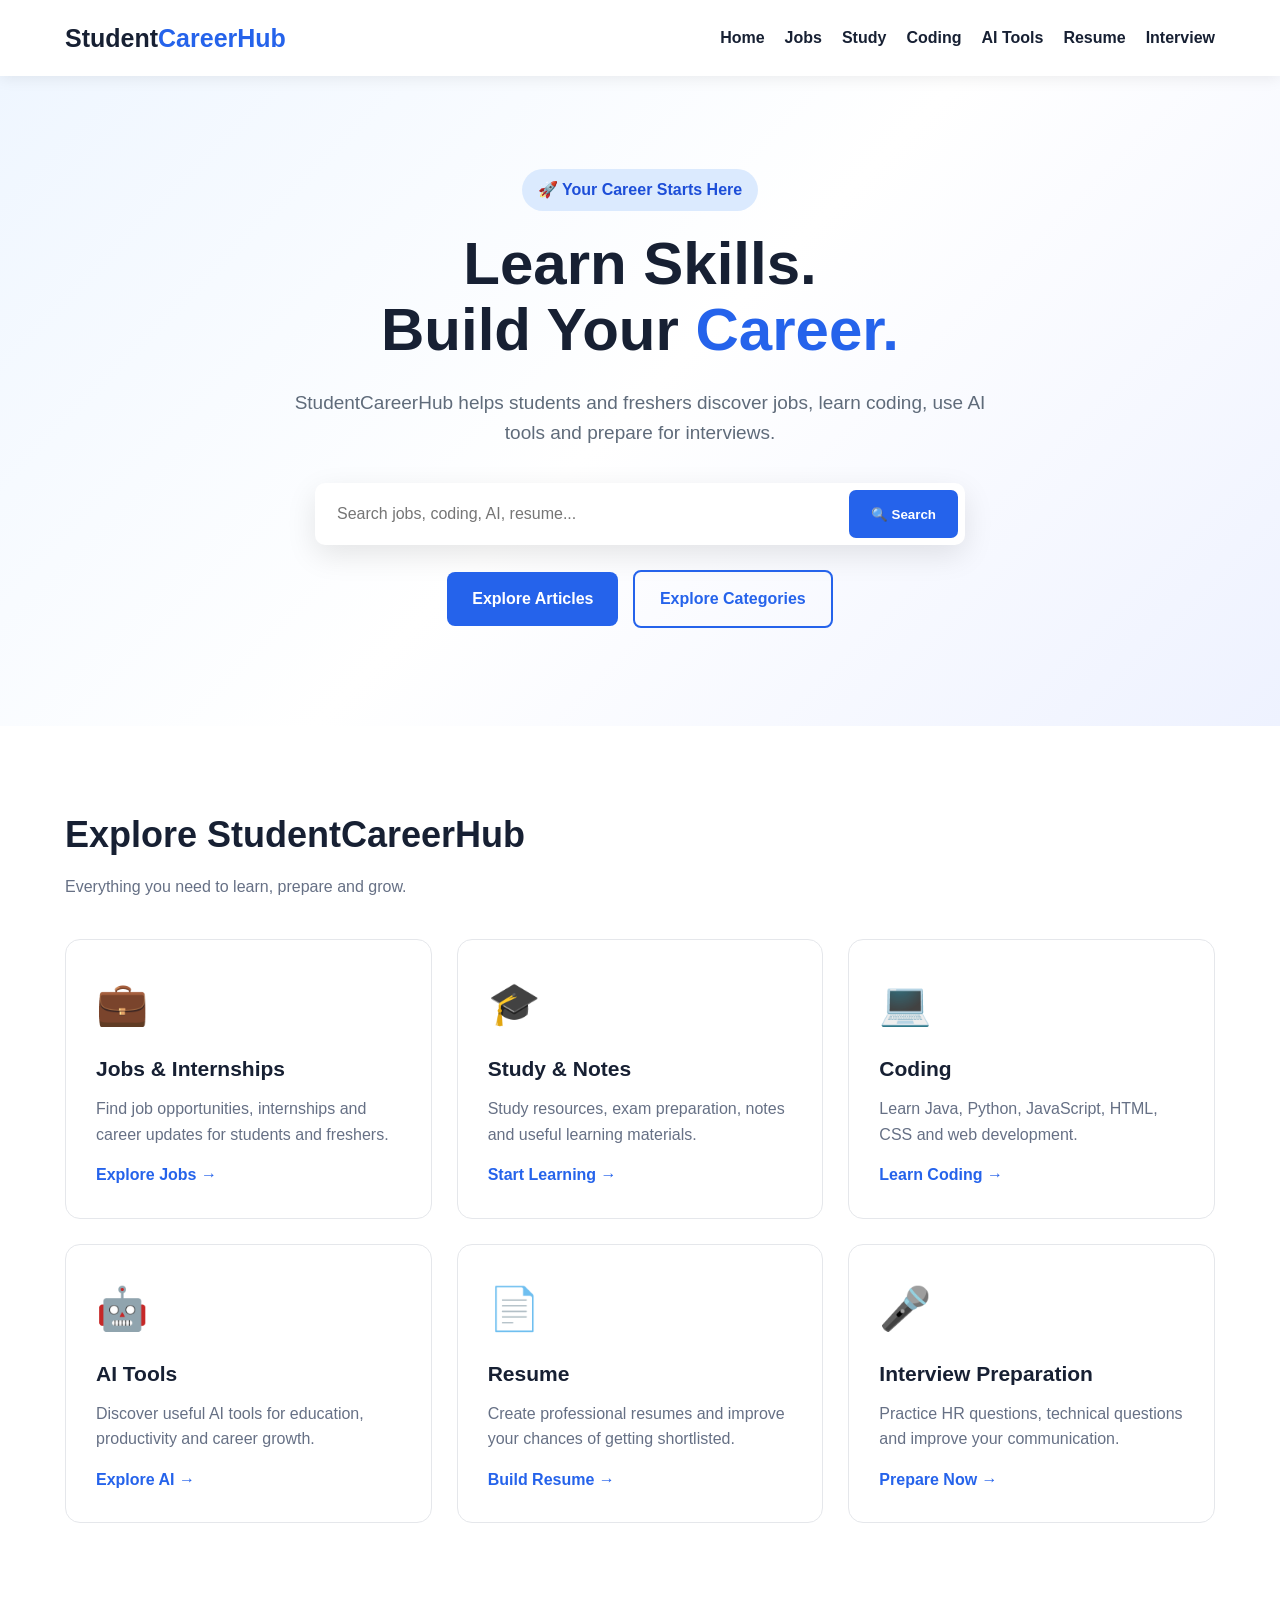
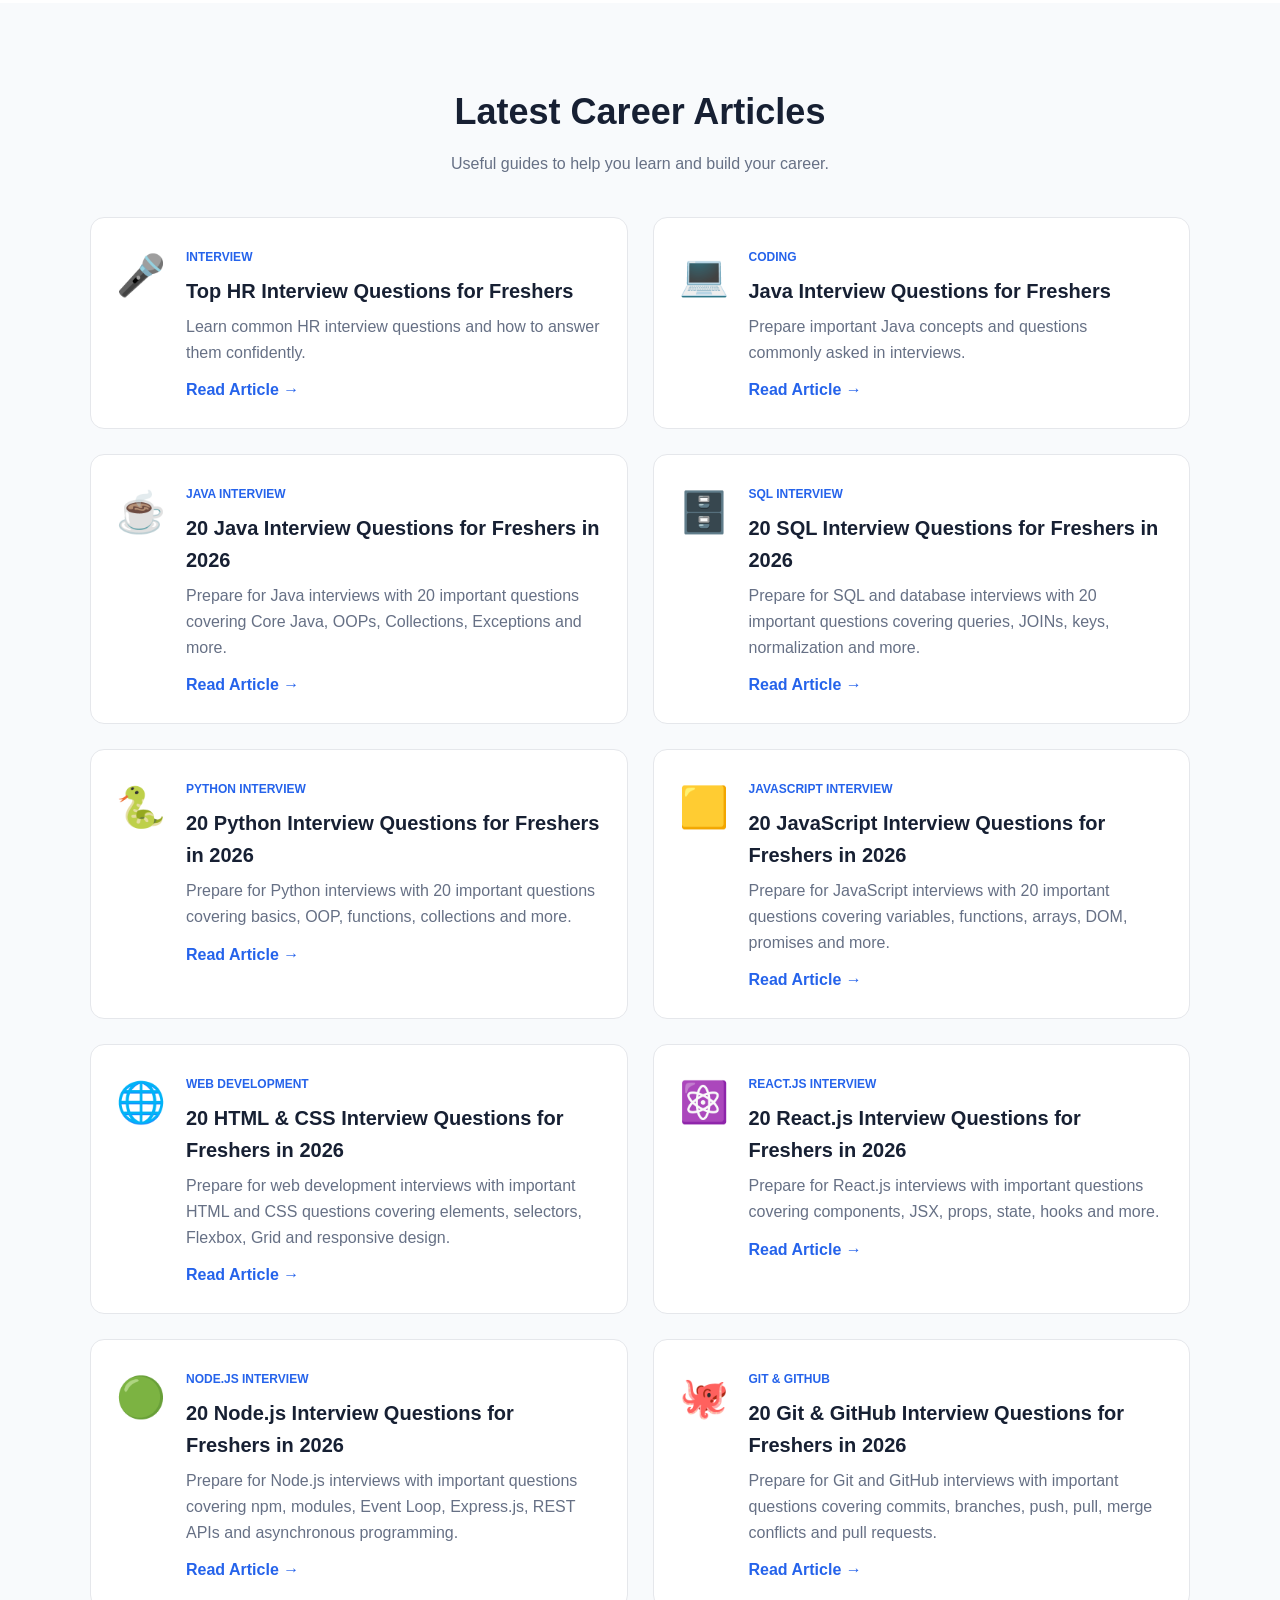
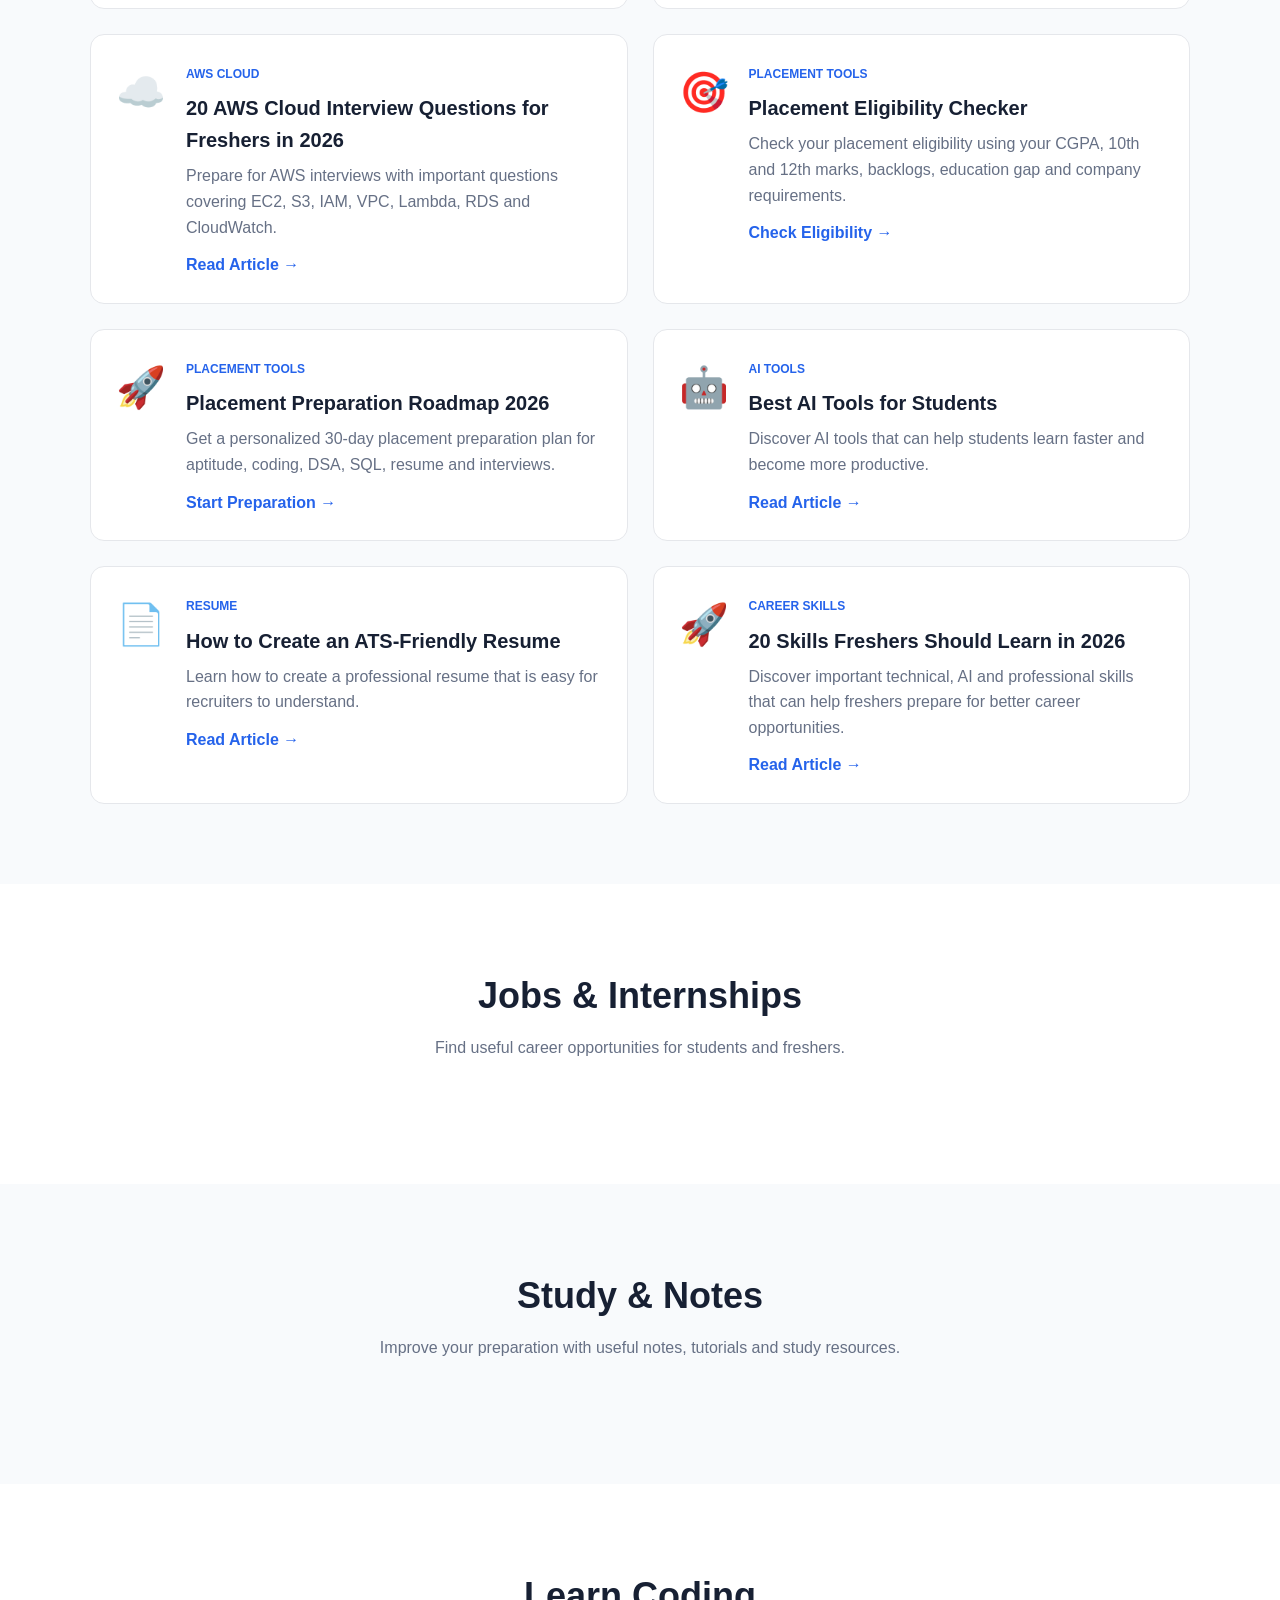
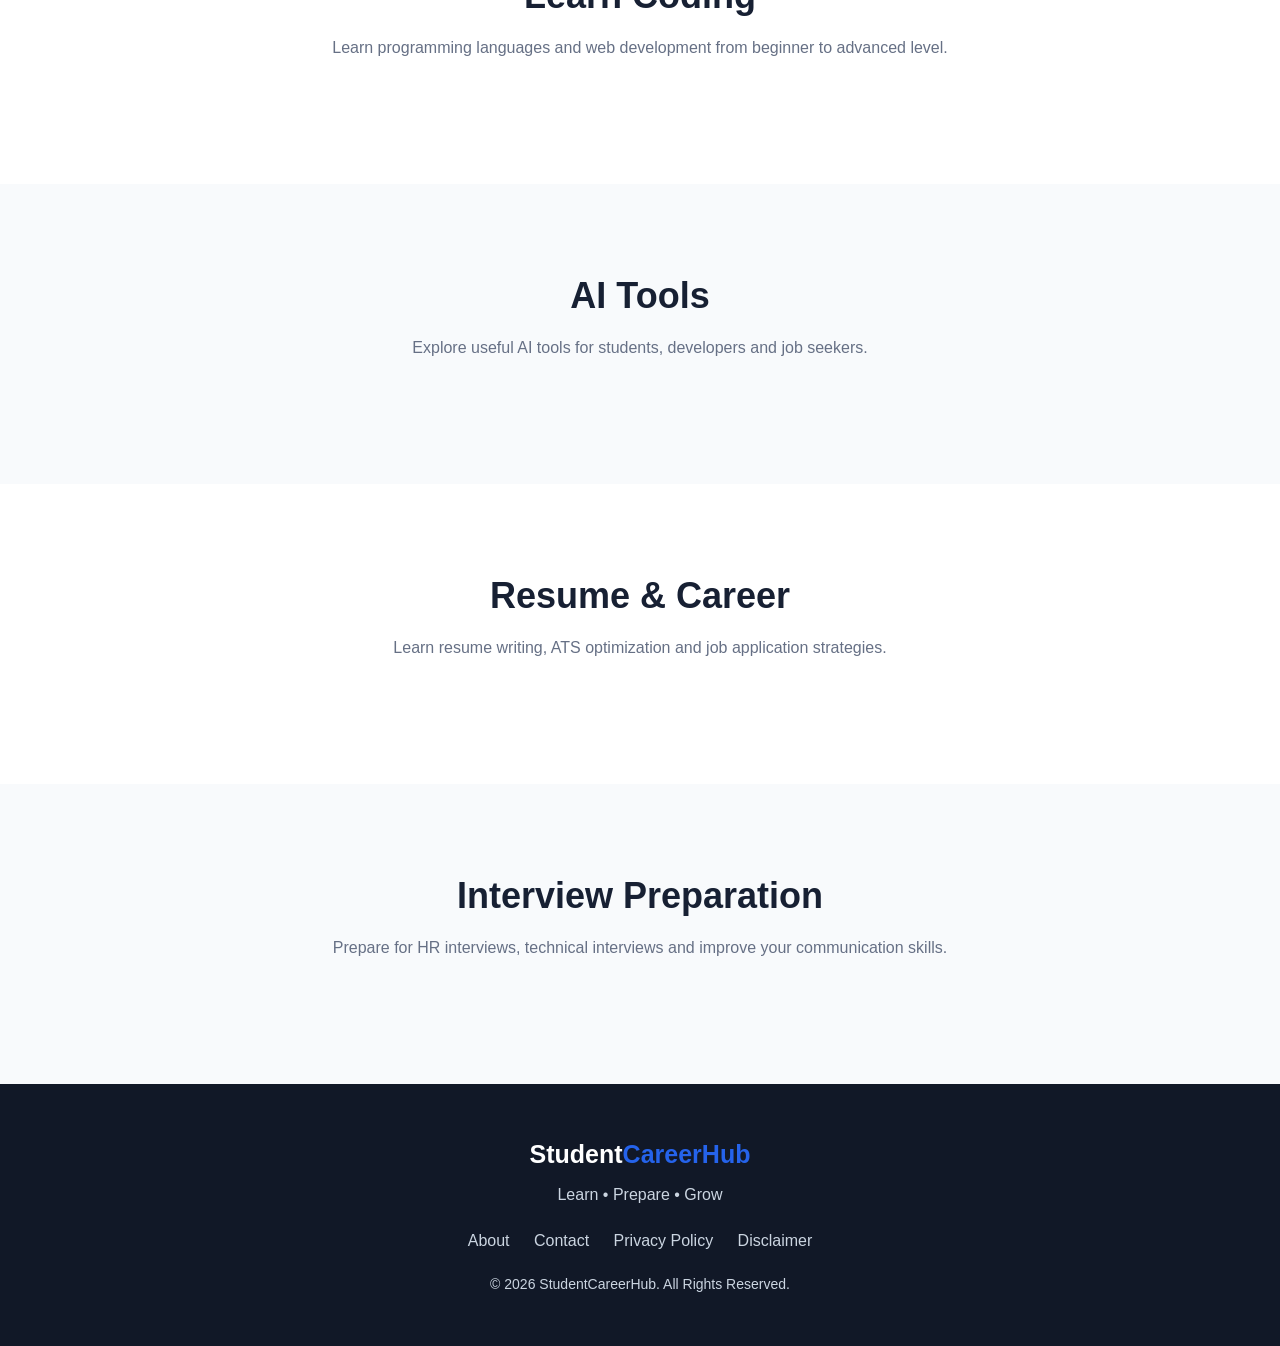
==== index.html @ 3f51d906 "Update index.html" ====
<!DOCTYPE html>
<html lang="en">
<head>

    <meta charset="UTF-8">
    <meta name="viewport" content="width=device-width, initial-scale=1.0">

    <meta name="google-site-verification"
        content="4oYXq6Z_dn-Oo9JOSTXt0IVfnlADn9JGjfWMFpP42fE" />

    <title>StudentCareerHub - Jobs, Coding, AI & Career Guidance</title>

    <meta name="description"
        content="StudentCareerHub provides students with career guidance, jobs, coding tutorials, AI tools, resume tips and interview preparation.">

    <link rel="stylesheet" href="style.css">

</head>

<body>


<!-- ================= NAVBAR ================= -->

<header>

    <nav class="navbar">

        <div class="logo">
            Student<span>CareerHub</span>
        </div>

        <ul class="nav-links">

            <li>
                <a href="#home">Home</a>
            </li>

            <li>
                <a href="#jobs">Jobs</a>
            </li>

            <li>
                <a href="#study">Study</a>
            </li>

            <li>
                <a href="#coding">Coding</a>
            </li>

            <li>
                <a href="#ai">AI Tools</a>
            </li>

            <li>
                <a href="#resume">Resume</a>
            </li>

            <li>
                <a href="#interview">Interview</a>
            </li>

        </ul>

    </nav>

</header>


<!-- ================= HERO ================= -->

<section id="home" class="hero">

    <div class="hero-content">

        <div class="badge">
            🚀 Your Career Starts Here
        </div>

        <h1>
            Learn Skills.<br>
            Build Your <span>Career.</span>
        </h1>

        <p>
            StudentCareerHub helps students and freshers discover
            jobs, learn coding, use AI tools and prepare for interviews.
        </p>


        <!-- SEARCH -->

        <div class="search-box">

            <input
                type="text"
                id="searchInput"
                placeholder="Search jobs, coding, AI, resume..."
            >

            <button onclick="searchContent()">
                🔍 Search
            </button>

        </div>


        <div class="hero-buttons">

            <a href="#latest" class="btn primary">
                Explore Articles
            </a>

            <a href="#categories" class="btn secondary">
                Explore Categories
            </a>

        </div>

    </div>

</section>


<!-- ================= CATEGORIES ================= -->

<section id="categories" class="categories">

    <h2>Explore StudentCareerHub</h2>

    <p class="section-description">
        Everything you need to learn, prepare and grow.
    </p>


    <div class="category-grid">


        <div class="category-card">

            <div class="icon">
                💼
            </div>

            <h3>
                Jobs & Internships
            </h3>

            <p>
                Find job opportunities, internships and
                career updates for students and freshers.
            </p>

            <a href="#jobs">
                Explore Jobs →
            </a>

        </div>



        <div class="category-card">

            <div class="icon">
                🎓
            </div>

            <h3>
                Study & Notes
            </h3>

            <p>
                Study resources, exam preparation,
                notes and useful learning materials.
            </p>

            <a href="#study">
                Start Learning →
            </a>

        </div>



        <div class="category-card">

            <div class="icon">
                💻
            </div>

            <h3>
                Coding
            </h3>

            <p>
                Learn Java, Python, JavaScript,
                HTML, CSS and web development.
            </p>

            <a href="#coding">
                Learn Coding →
            </a>

        </div>



        <div class="category-card">

            <div class="icon">
                🤖
            </div>

            <h3>
                AI Tools
            </h3>

            <p>
                Discover useful AI tools for education,
                productivity and career growth.
            </p>

            <a href="#ai">
                Explore AI →
            </a>

        </div>



        <div class="category-card">

            <div class="icon">
                📄
            </div>

            <h3>
                Resume
            </h3>

            <p>
                Create professional resumes and
                improve your chances of getting shortlisted.
            </p>

            <a href="#resume">
                Build Resume →
            </a>

        </div>



        <div class="category-card">

            <div class="icon">
                🎤
            </div>

            <h3>
                Interview Preparation
            </h3>

            <p>
                Practice HR questions, technical questions
                and improve your communication.
            </p>

            <a href="#interview">
                Prepare Now →
            </a>

        </div>


    </div>

</section>


<!-- ================= LATEST ARTICLES ================= -->

<section id="latest" class="latest">

    <div class="section-heading">

        <h2>
            Latest Career Articles
        </h2>

        <p>
            Useful guides to help you learn and build your career.
        </p>

    </div>


    <div class="article-grid">


        <!-- HR INTERVIEW -->

        <article class="article-card">

            <div class="article-icon">
                🎤
            </div>

            <div class="article-content">

                <span>
                    INTERVIEW
                </span>

                <h3>
                    Top HR Interview Questions for Freshers
                </h3>

                <p>
                    Learn common HR interview questions
                    and how to answer them confidently.
                </p>

                <a href="hr-interview-questions.html">
                    Read Article →
                </a>

            </div>

        </article>


        <!-- JAVA -->

        <article class="article-card">

            <div class="article-icon">
                💻
            </div>

            <div class="article-content">

                <span>
                    CODING
                </span>

                <h3>
                    Java Interview Questions for Freshers
                </h3>

                <p>
                    Prepare important Java concepts and
                    questions commonly asked in interviews.
                </p>

                <a href="java-interview-questions.html">
                    Read Article →
                </a>

            </div>

        </article>


        <!-- JAVA 2026 -->

        <article class="article-card">

            <div class="article-icon">
                ☕
            </div>

            <div class="article-content">

                <span>
                    JAVA INTERVIEW
                </span>

                <h3>
                    20 Java Interview Questions for Freshers in 2026
                </h3>

                <p>
                    Prepare for Java interviews with 20 important
                    questions covering Core Java, OOPs, Collections,
                    Exceptions and more.
                </p>

                <a href="java-interview-questions-2026.html">
                    Read Article →
                </a>

            </div>

        </article>


        <!-- SQL -->

        <article class="article-card">

            <div class="article-icon">
                🗄️
            </div>

            <div class="article-content">

                <span>
                    SQL INTERVIEW
                </span>

                <h3>
                    20 SQL Interview Questions for Freshers in 2026
                </h3>

                <p>
                    Prepare for SQL and database interviews with 20
                    important questions covering queries, JOINs,
                    keys, normalization and more.
                </p>

                <a href="sql-interview-questions-2026.html">
                    Read Article →
                </a>

            </div>

        </article>


        <!-- PYTHON -->

        <article class="article-card">

            <div class="article-icon">
                🐍
            </div>

            <div class="article-content">

                <span>
                    PYTHON INTERVIEW
                </span>

                <h3>
                    20 Python Interview Questions for Freshers in 2026
                </h3>

                <p>
                    Prepare for Python interviews with 20 important
                    questions covering basics, OOP, functions,
                    collections and more.
                </p>

                <a href="python-interview-questions-2026.html">
                    Read Article →
                </a>

            </div>

        </article>


        <!-- JAVASCRIPT -->

        <article class="article-card">

            <div class="article-icon">
                🟨
            </div>

            <div class="article-content">

                <span>
                    JAVASCRIPT INTERVIEW
                </span>

                <h3>
                    20 JavaScript Interview Questions for Freshers in 2026
                </h3>

                <p>
                    Prepare for JavaScript interviews with 20 important
                    questions covering variables, functions, arrays,
                    DOM, promises and more.
                </p>

                <a href="javascript-interview-questions-2026.html">
                    Read Article →
                </a>

            </div>

        </article>


        <!-- HTML CSS -->

        <article class="article-card">

            <div class="article-icon">
                🌐
            </div>

            <div class="article-content">

                <span>
                    WEB DEVELOPMENT
                </span>

                <h3>
                    20 HTML & CSS Interview Questions for Freshers in 2026
                </h3>

                <p>
                    Prepare for web development interviews with important
                    HTML and CSS questions covering elements, selectors,
                    Flexbox, Grid and responsive design.
                </p>

                <a href="html-css-interview-questions-2026.html">
                    Read Article →
                </a>

            </div>

        </article>


        <!-- REACT -->

        <article class="article-card">

            <div class="article-icon">
                ⚛️
            </div>

            <div class="article-content">

                <span>
                    REACT.JS INTERVIEW
                </span>

                <h3>
                    20 React.js Interview Questions for Freshers in 2026
                </h3>

                <p>
                    Prepare for React.js interviews with important questions
                    covering components, JSX, props, state, hooks and more.
                </p>

                <a href="reactjs-interview-questions-2026.html">
                    Read Article →
                </a>

            </div>

        </article>


        <!-- NODE JS -->

        <article class="article-card">

            <div class="article-icon">
                🟢
            </div>

            <div class="article-content">

                <span>
                    NODE.JS INTERVIEW
                </span>

                <h3>
                    20 Node.js Interview Questions for Freshers in 2026
                </h3>

                <p>
                    Prepare for Node.js interviews with important questions
                    covering npm, modules, Event Loop, Express.js, REST APIs
                    and asynchronous programming.
                </p>

                <a href="nodejs-interview-questions-2026.html">
                    Read Article →
                </a>

            </div>

        </article>


        <!-- GIT & GITHUB -->

        <article class="article-card">

            <div class="article-icon">
                🐙
            </div>

            <div class="article-content">

                <span>
                    GIT & GITHUB
                </span>

                <h3>
                    20 Git & GitHub Interview Questions for Freshers in 2026
                </h3>

                <p>
                    Prepare for Git and GitHub interviews with important
                    questions covering commits, branches, push, pull,
                    merge conflicts and pull requests.
                </p>

                <a href="git-github-interview-questions-2026.html">
                    Read Article →
                </a>

            </div>

        </article>


        <!-- AWS -->

        <article class="article-card">

            <div class="article-icon">
                ☁️
            </div>

            <div class="article-content">

                <span>
                    AWS CLOUD
                </span>

                <h3>
                    20 AWS Cloud Interview Questions for Freshers in 2026
                </h3>

                <p>
                    Prepare for AWS interviews with important questions
                    covering EC2, S3, IAM, VPC, Lambda, RDS and CloudWatch.
                </p>

                <a href="aws-cloud-interview-questions-2026.html">
                    Read Article →
                </a>

            </div>

        </article>


        <!-- ================= NEW PLACEMENT ELIGIBILITY CHECKER ================= -->

        <article class="article-card">

            <div class="article-icon">
                🎯
            </div>

            <div class="article-content">

                <span>
                    PLACEMENT TOOLS
                </span>

                <h3>
                    Placement Eligibility Checker
                </h3>

                <p>
                    Check your placement eligibility using your CGPA,
                    10th and 12th marks, backlogs, education gap and
                    company requirements.
                </p>

                <a href="placement-eligibility-checker.html">
                    Check Eligibility →
                </a>

            </div>

        </article>


        <!-- ================= NEW PLACEMENT PREPARATION ROADMAP ================= -->

        <article class="article-card">

            <div class="article-icon">
                🚀
            </div>

            <div class="article-content">

                <span>
                    PLACEMENT TOOLS
                </span>

                <h3>
                    Placement Preparation Roadmap 2026
                </h3>

                <p>
                    Get a personalized 30-day placement preparation plan
                    for aptitude, coding, DSA, SQL, resume and interviews.
                </p>

                <a href="placement-preparation-roadmap.html">
                    Start Preparation →
                </a>

            </div>

        </article>


        <!-- AI TOOLS -->

        <article class="article-card">

            <div class="article-icon">
                🤖
            </div>

            <div class="article-content">

                <span>
                    AI TOOLS
                </span>

                <h3>
                    Best AI Tools for Students
                </h3>

                <p>
                    Discover AI tools that can help students
                    learn faster and become more productive.
                </p>

                <a href="ai-tools-for-students.html">
                    Read Article →
                </a>

            </div>

        </article>


        <!-- RESUME -->

        <article class="article-card">

            <div class="article-icon">
                📄
            </div>

            <div class="article-content">

                <span>
                    RESUME
                </span>

                <h3>
                    How to Create an ATS-Friendly Resume
                </h3>

                <p>
                    Learn how to create a professional resume
                    that is easy for recruiters to understand.
                </p>

                <a href="ats-friendly-resume.html">
                    Read Article →
                </a>

            </div>

        </article>


        <!-- CAREER SKILLS -->

        <article class="article-card">

            <div class="article-icon">
                🚀
            </div>

            <div class="article-content">

                <span>
                    CAREER SKILLS
                </span>

                <h3>
                    20 Skills Freshers Should Learn in 2026
                </h3>

                <p>
                    Discover important technical, AI and professional
                    skills that can help freshers prepare for better
                    career opportunities.
                </p>

                <a href="skills-for-freshers-2026.html">
                    Read Article →
                </a>

            </div>

        </article>


    </div>

</section>


<!-- ================= JOBS ================= -->

<section id="jobs" class="content-section">

    <div class="section-heading">

        <h2>
            Jobs & Internships
        </h2>

        <p>
            Find useful career opportunities for students
            and freshers.
        </p>

    </div>

</section>


<!-- ================= STUDY ================= -->

<section id="study" class="content-section light">

    <div class="section-heading">

        <h2>
            Study & Notes
        </h2>

        <p>
            Improve your preparation with useful notes,
            tutorials and study resources.
        </p>

    </div>

</section>


<!-- ================= CODING ================= -->

<section id="coding" class="content-section">

    <div class="section-heading">

        <h2>
            Learn Coding
        </h2>

        <p>
            Learn programming languages and web development
            from beginner to advanced level.
        </p>

    </div>

</section>


<!-- ================= AI ================= -->

<section id="ai" class="content-section light">

    <div class="section-heading">

        <h2>
            AI Tools
        </h2>

        <p>
            Explore useful AI tools for students,
            developers and job seekers.
        </p>

    </div>

</section>


<!-- ================= RESUME ================= -->

<section id="resume" class="content-section">

    <div class="section-heading">

        <h2>
            Resume & Career
        </h2>

        <p>
            Learn resume writing, ATS optimization and
            job application strategies.
        </p>

    </div>

</section>


<!-- ================= INTERVIEW ================= -->

<section id="interview" class="content-section light">

    <div class="section-heading">

        <h2>
            Interview Preparation
        </h2>

        <p>
            Prepare for HR interviews, technical interviews
            and improve your communication skills.
        </p>

    </div>

</section>


<!-- ================= FOOTER ================= -->

<footer>

    <div class="footer-logo">
        Student<span>CareerHub</span>
    </div>

    <p>
        Learn • Prepare • Grow
    </p>

    <div class="footer-links">

        <a href="#">
            About
        </a>

        <a href="#">
            Contact
        </a>

        <a href="#">
            Privacy Policy
        </a>

        <a href="#">
            Disclaimer
        </a>

    </div>

    <p class="copyright">
        © 2026 StudentCareerHub. All Rights Reserved.
    </p>

</footer>


<!-- ================= JAVASCRIPT ================= -->

<script>

function searchContent() {

    const input =
        document.getElementById("searchInput").value
        .toLowerCase()
        .trim();

    if (input === "") {

        alert("Please enter something to search.");

        return;
    }

    alert(
        "Search feature is ready. We will connect it with articles in the next step."
    );

}

</script>


</body>
</html>
---- style.css ----
* {
    margin: 0;
    padding: 0;
    box-sizing: border-box;
}

html {
    scroll-behavior: smooth;
}

body {
    font-family: Arial, Helvetica, sans-serif;
    color: #172033;
    background: #ffffff;
    line-height: 1.6;
}


/* ================= NAVBAR ================= */

header {
    position: sticky;
    top: 0;
    z-index: 1000;

    background: #ffffff;

    box-shadow: 0 2px 15px rgba(0, 0, 0, 0.08);
}

.navbar {
    max-width: 1200px;
    margin: auto;

    padding: 18px 25px;

    display: flex;
    justify-content: space-between;
    align-items: center;
}

.logo {
    font-size: 25px;
    font-weight: 800;
}

.logo span,
.footer-logo span {
    color: #2563eb;
}

.nav-links {
    display: flex;
    list-style: none;
    gap: 20px;
}

.nav-links a {
    text-decoration: none;
    color: #172033;
    font-weight: 600;

    transition: 0.3s;
}

.nav-links a:hover {
    color: #2563eb;
}


/* ================= HERO ================= */

.hero {
    min-height: 650px;

    display: flex;
    justify-content: center;
    align-items: center;

    text-align: center;

    padding: 80px 20px;

    background:
        linear-gradient(
            135deg,
            #eff6ff,
            #ffffff,
            #eef2ff
        );
}

.hero-content {
    max-width: 850px;
}

.badge {
    display: inline-block;

    padding: 8px 16px;

    border-radius: 50px;

    background: #dbeafe;

    color: #1d4ed8;

    font-weight: 700;

    margin-bottom: 20px;
}

.hero h1 {
    font-size: 60px;
    line-height: 1.1;

    margin-bottom: 25px;
}

.hero h1 span {
    color: #2563eb;
}

.hero-content > p {
    font-size: 19px;

    color: #5f6b7a;

    max-width: 700px;

    margin: auto;
}


/* ================= SEARCH ================= */

.search-box {
    max-width: 650px;

    margin: 35px auto 20px;

    display: flex;

    background: white;

    padding: 7px;

    border-radius: 10px;

    box-shadow: 0 10px 30px rgba(0, 0, 0, 0.1);
}

.search-box input {
    flex: 1;

    border: none;

    outline: none;

    padding: 15px;

    font-size: 16px;
}

.search-box button {
    border: none;

    background: #2563eb;

    color: white;

    padding: 0 22px;

    border-radius: 7px;

    font-weight: 700;

    cursor: pointer;
}


/* ================= BUTTONS ================= */

.hero-buttons {
    margin-top: 20px;
}

.btn {
    display: inline-block;

    padding: 14px 25px;

    margin: 5px;

    border-radius: 8px;

    text-decoration: none;

    font-weight: 700;
}

.primary {
    background: #2563eb;
    color: white;
}

.secondary {
    border: 2px solid #2563eb;
    color: #2563eb;
}


/* ================= CATEGORIES ================= */

.categories {
    max-width: 1200px;

    margin: auto;

    padding: 80px 25px;
}

.categories h2,
.section-heading h2 {
    font-size: 36px;

    margin-bottom: 10px;
}

.section-description,
.section-heading p {
    color: #667085;

    margin-bottom: 40px;
}

.category-grid {
    display: grid;

    grid-template-columns: repeat(3, 1fr);

    gap: 25px;
}

.category-card {
    padding: 30px;

    border: 1px solid #e5e7eb;

    border-radius: 15px;

    background: white;

    transition: 0.3s;
}

.category-card:hover {
    transform: translateY(-7px);

    box-shadow:
        0 15px 35px rgba(0, 0, 0, 0.08);
}

.icon {
    font-size: 42px;

    margin-bottom: 15px;
}

.category-card h3 {
    font-size: 21px;

    margin-bottom: 10px;
}

.category-card p {
    color: #667085;

    margin-bottom: 15px;
}

.category-card a,
.article-content a {
    color: #2563eb;

    text-decoration: none;

    font-weight: 700;
}


/* ================= ARTICLES ================= */

.latest {
    padding: 80px 25px;

    background: #f8fafc;
}

.section-heading {
    text-align: center;

    max-width: 800px;

    margin: auto;
}

.article-grid {
    max-width: 1100px;

    margin: 40px auto 0;

    display: grid;

    grid-template-columns: repeat(2, 1fr);

    gap: 25px;
}

.article-card {
    display: flex;

    gap: 20px;

    padding: 25px;

    background: white;

    border: 1px solid #e5e7eb;

    border-radius: 14px;

    transition: 0.3s;
}

.article-card:hover {
    transform: translateY(-5px);

    box-shadow: 0 12px 30px rgba(0, 0, 0, 0.08);
}

.article-icon {
    font-size: 40px;
}

.article-content span {
    font-size: 12px;

    font-weight: 800;

    color: #2563eb;
}

.article-content h3 {
    margin: 7px 0;

    font-size: 20px;
}

.article-content p {
    color: #667085;

    margin-bottom: 12px;
}


/* ================= CONTENT ================= */

.content-section {
    min-height: 300px;

    padding: 80px 25px;

    display: flex;

    align-items: center;

    justify-content: center;
}

.content-section.light {
    background: #f8fafc;
}


/* ================= FOOTER ================= */

footer {
    background: #111827;

    color: white;

    text-align: center;

    padding: 50px 20px;
}

.footer-logo {
    font-size: 25px;

    font-weight: 800;

    margin-bottom: 8px;
}

footer p {
    color: #cbd5e1;
}

.footer-links {
    margin: 20px 0;
}

.footer-links a {
    color: #cbd5e1;

    text-decoration: none;

    margin: 0 10px;
}

.footer-links a:hover {
    color: white;
}

.copyright {
    font-size: 14px;
}


/* ================= MOBILE ================= */

@media (max-width: 900px) {

    .nav-links {
        display: none;
    }

    .hero h1 {
        font-size: 45px;
    }

    .category-grid {
        grid-template-columns: repeat(2, 1fr);
    }

    .article-grid {
        grid-template-columns: 1fr;
    }
}


@media (max-width: 600px) {

    .hero {
        min-height: 600px;
    }

    .hero h1 {
        font-size: 36px;
    }

    .hero-content > p {
        font-size: 16px;
    }

    .search-box {
        flex-direction: column;

        gap: 5px;
    }

    .search-box button {
        padding: 14px;
    }

    .category-grid {
        grid-template-columns: 1fr;
    }

    .categories h2,
    .section-heading h2 {
        font-size: 29px;
    }

    .article-card {
        flex-direction: column;
    }

    .footer-links a {
        display: block;

        margin: 8px;
    }
}
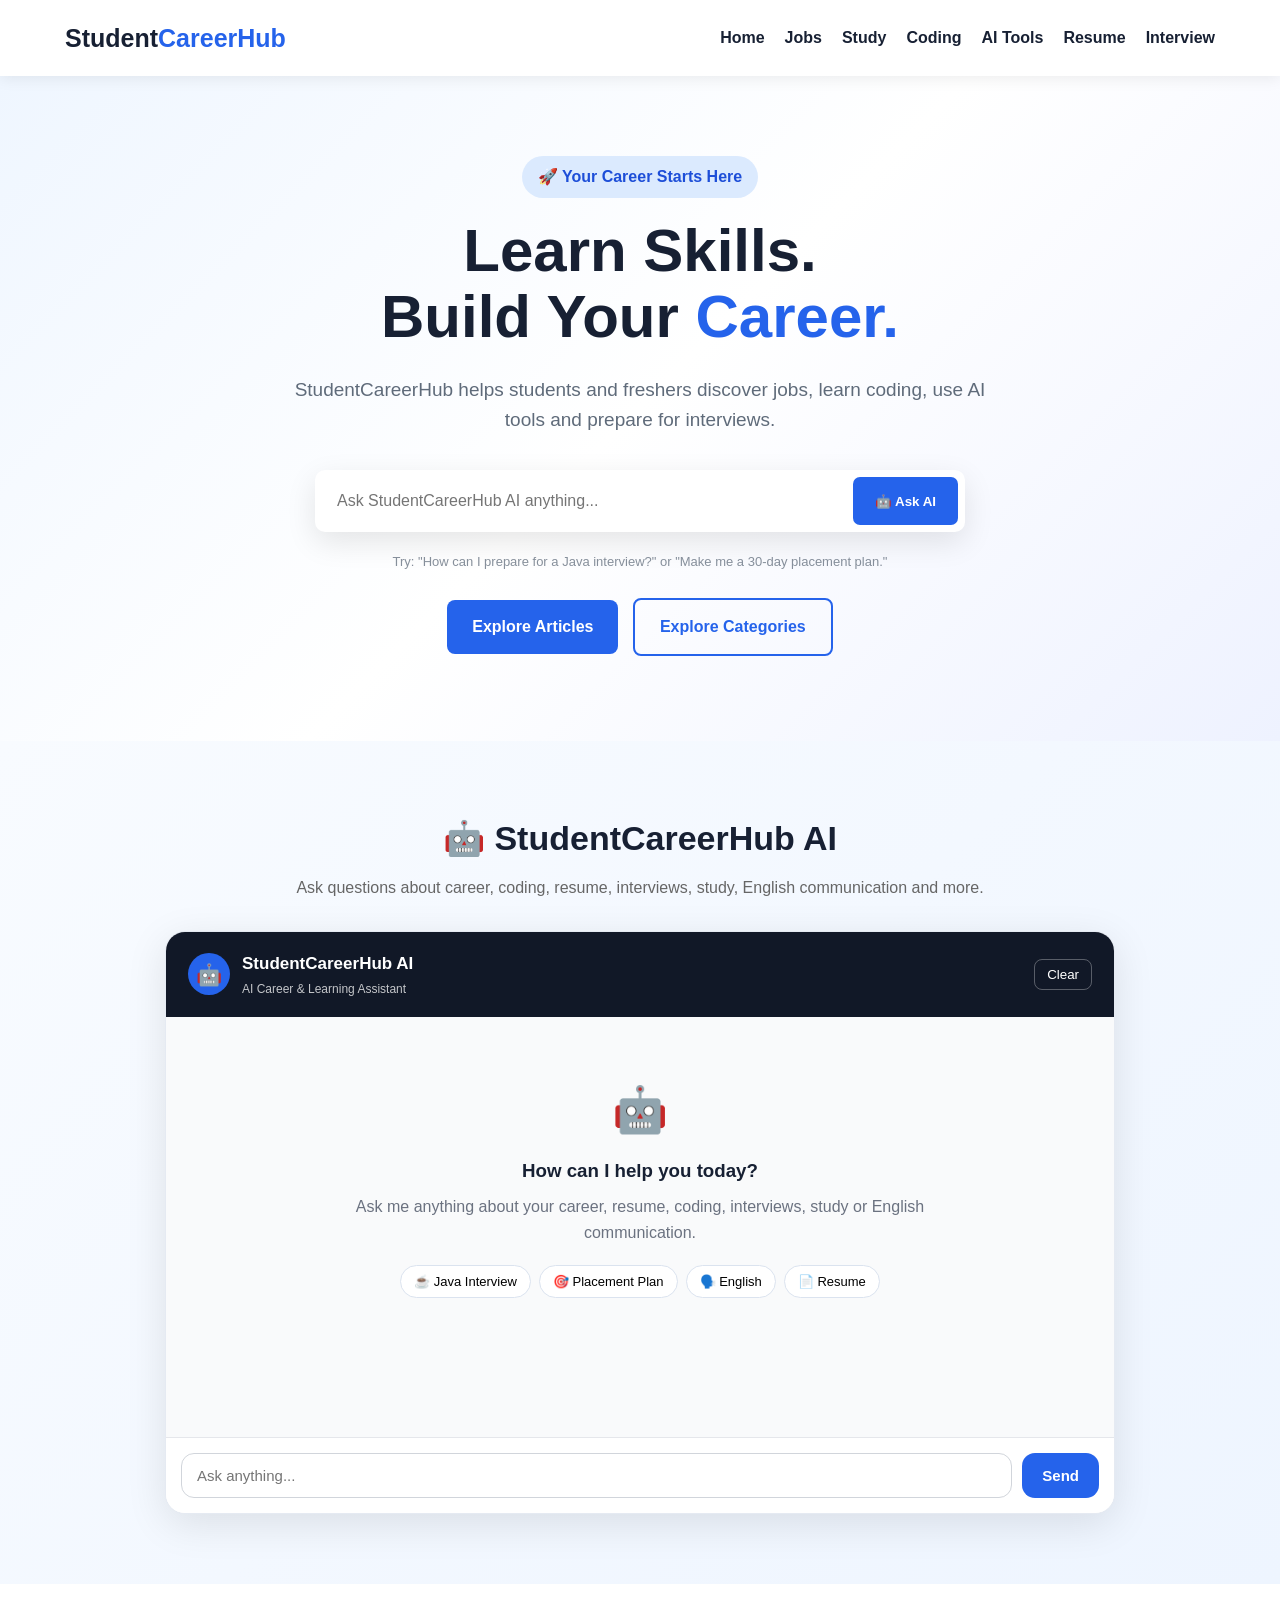
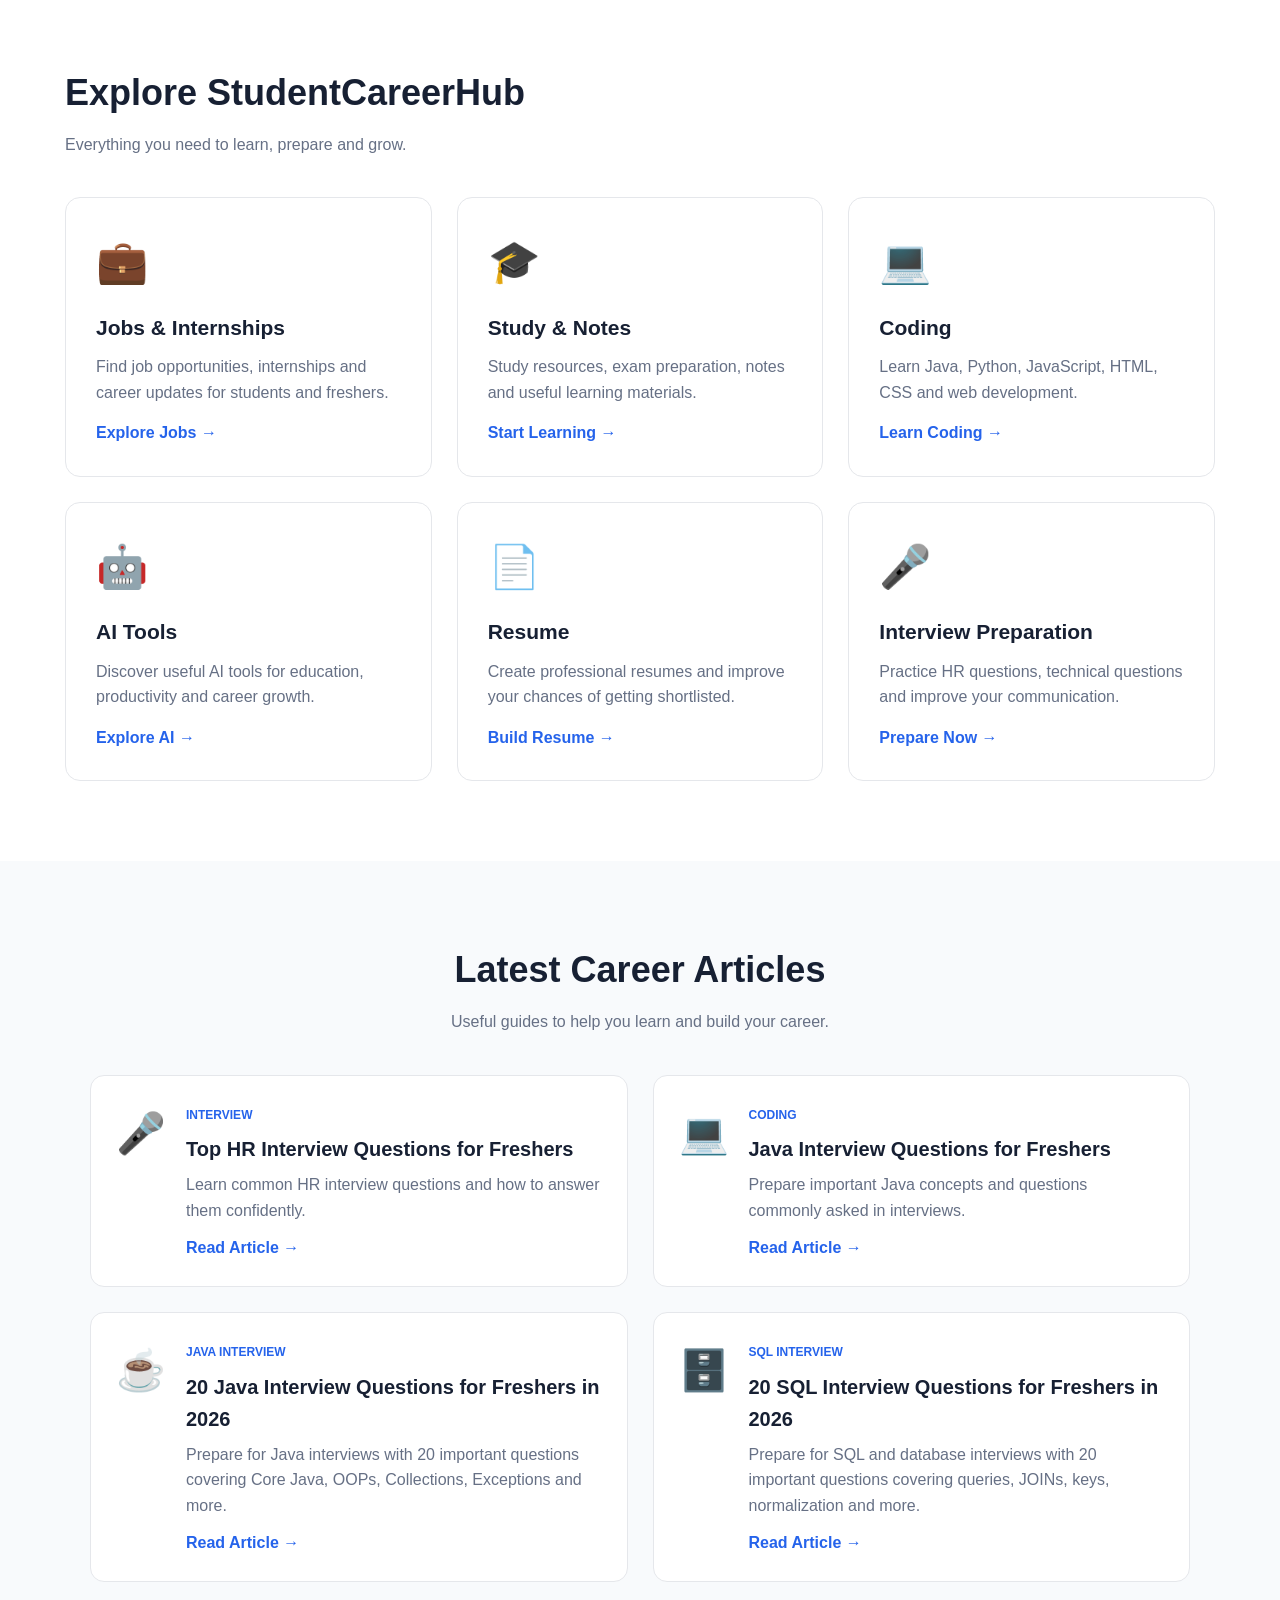
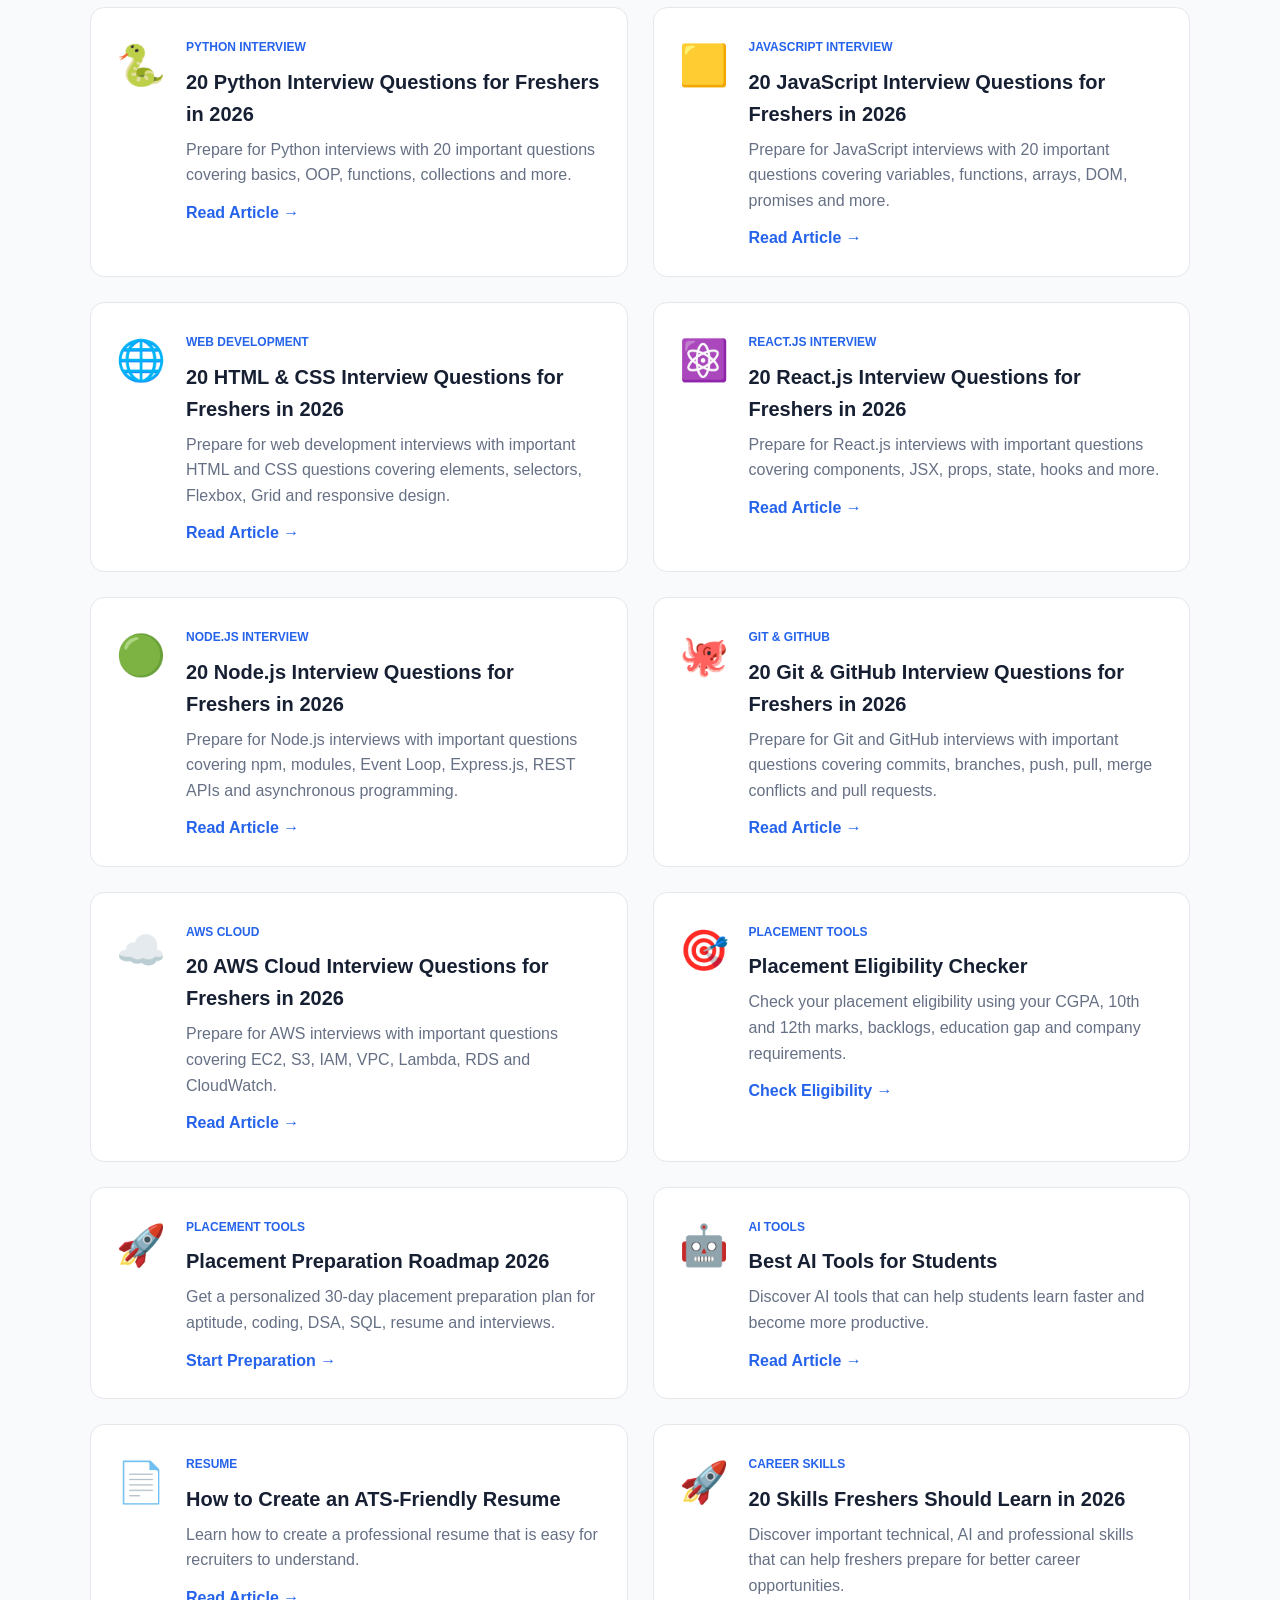
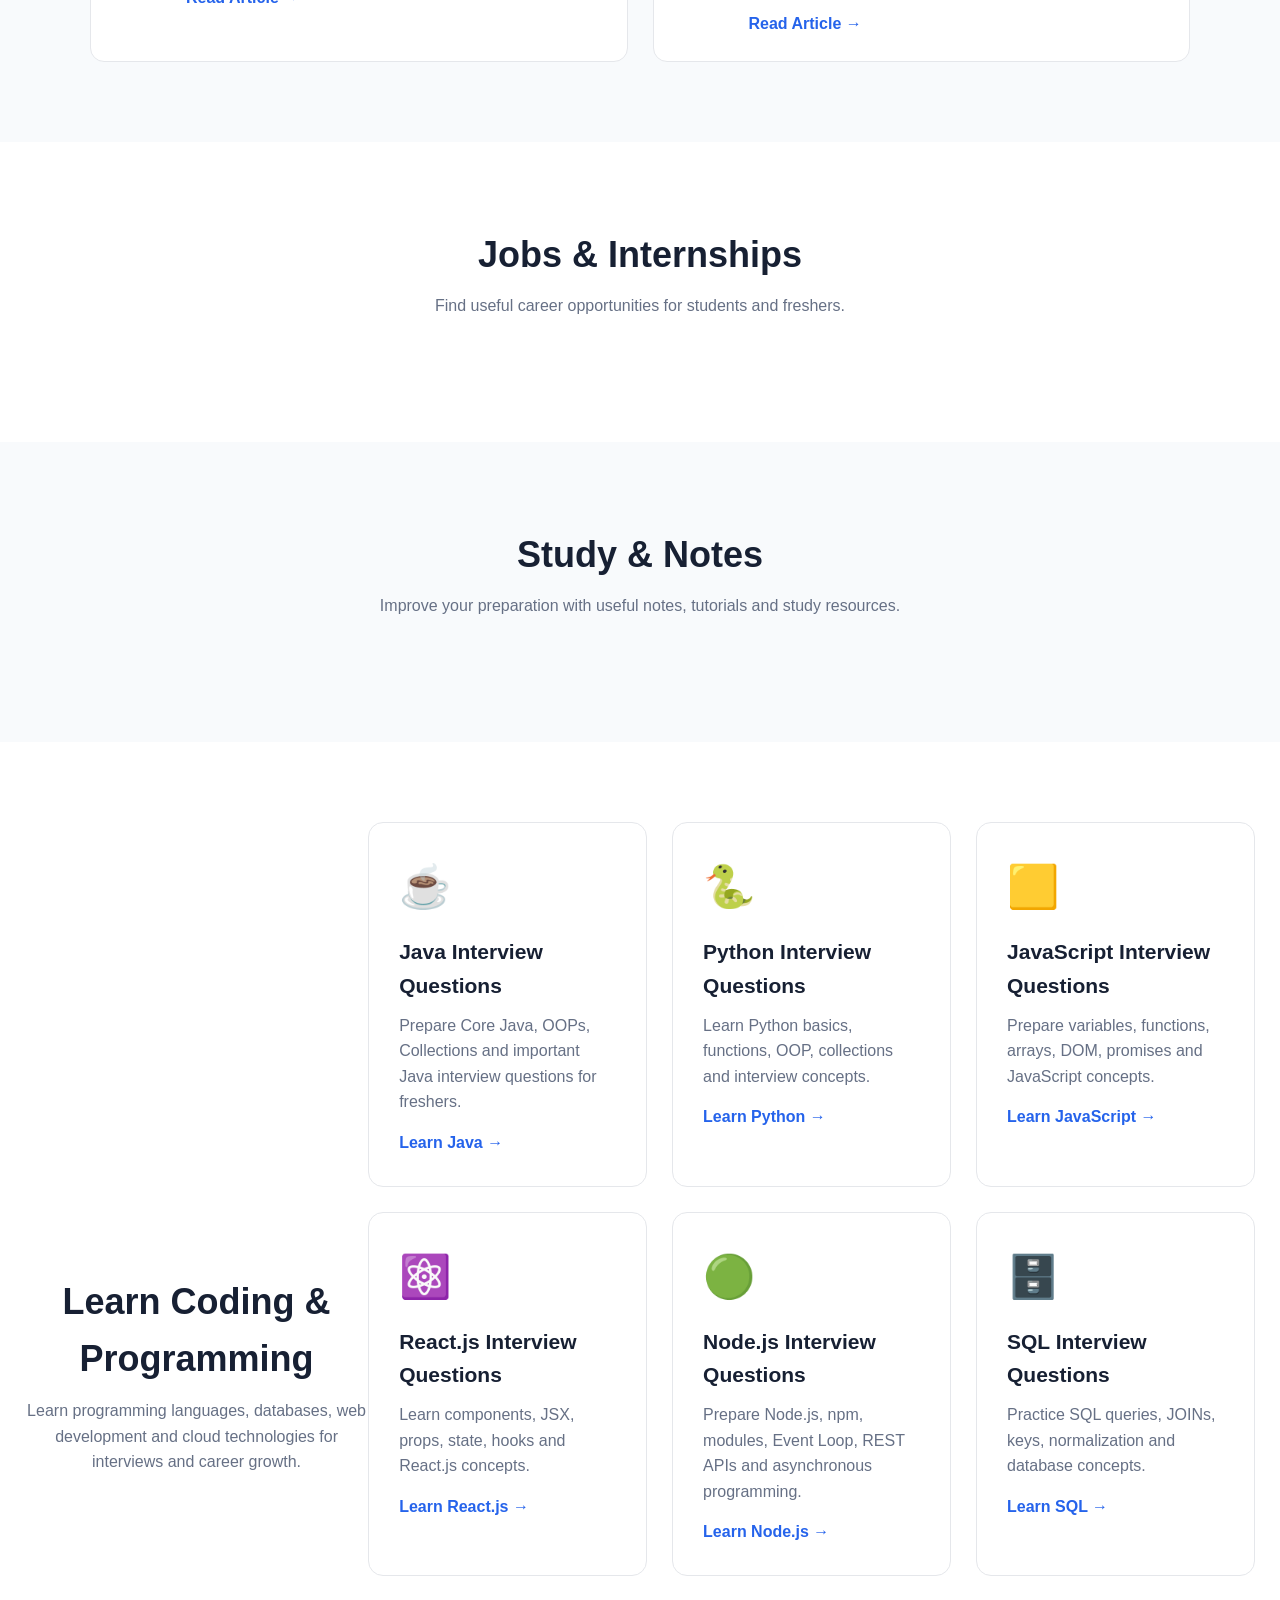
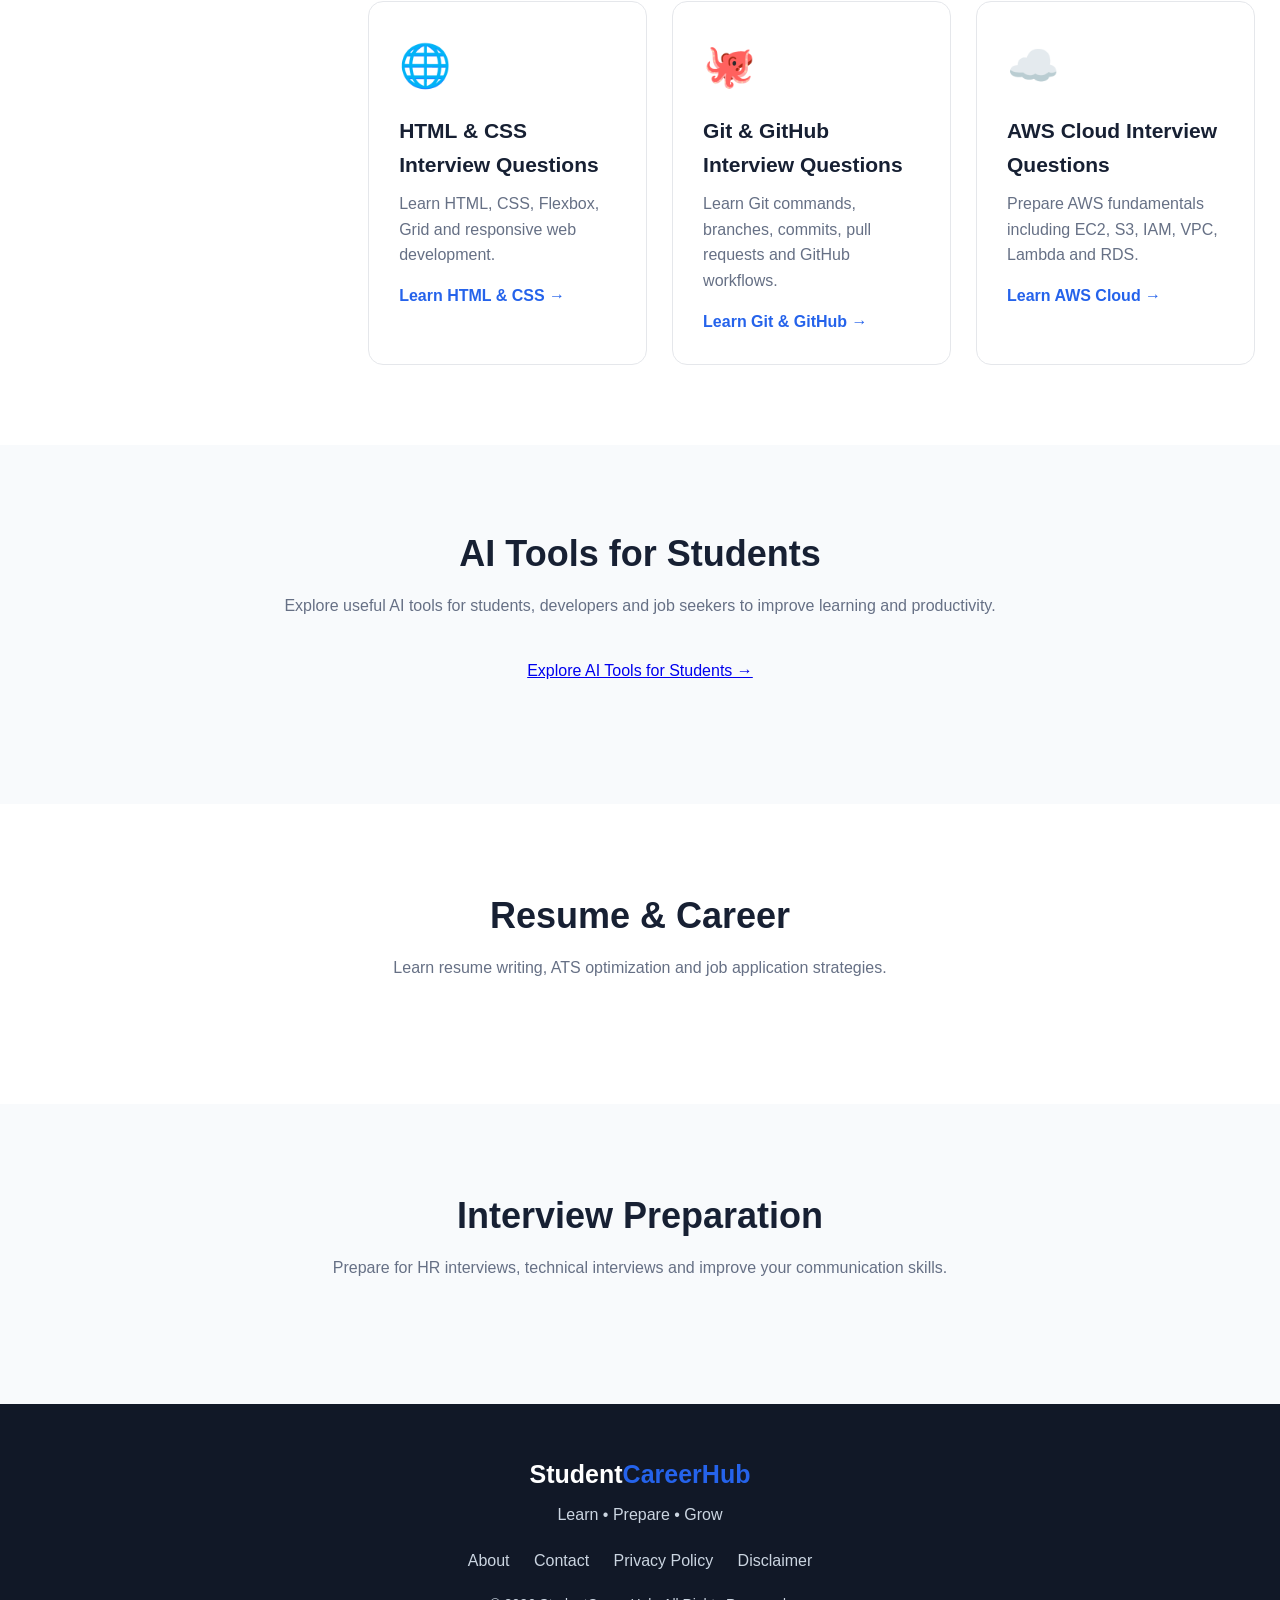
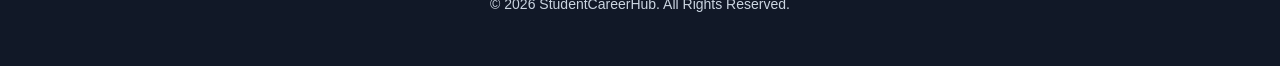
==== commit f998cfe8: "Update index.html" ====
--- a/index.html
+++ b/index.html
@@ -1,19 +1,376 @@
+
 <!DOCTYPE html>
 <html lang="en">
 <head>
 
     <meta charset="UTF-8">
+
     <meta name="viewport" content="width=device-width, initial-scale=1.0">
 
+    <!-- Google Search Console Verification -->
     <meta name="google-site-verification"
-        content="4oYXq6Z_dn-Oo9JOSTXt0IVfnlADn9JGjfWMFpP42fE" />
-
-    <title>StudentCareerHub - Jobs, Coding, AI & Career Guidance</title>
+        content="4oYXq6Z_dn-Oo9JOSTXt0IVfnlADn9JGjfWMFpP42fE">
+
+    <!-- ================= PRIMARY SEO ================= -->
+
+    <title>StudentCareerHub | Jobs, Coding & Career Guidance</title>
 
     <meta name="description"
-        content="StudentCareerHub provides students with career guidance, jobs, coding tutorials, AI tools, resume tips and interview preparation.">
-
+        content="Find jobs, internships, coding tutorials, AI tools, resume tips and interview preparation for students and freshers in 2026.">
+
+    <meta name="author"
+        content="StudentCareerHub">
+
+    <meta name="robots"
+        content="index, follow, max-image-preview:large, max-snippet:-1, max-video-preview:-1">
+
+    <link rel="canonical"
+        href="https://dwivediayush662-lang.github.io/studentcareerhub/">
+
+    <!-- ================= OPEN GRAPH ================= -->
+
+    <meta property="og:title"
+        content="StudentCareerHub | Jobs, Coding & Career Guidance">
+
+    <meta property="og:description"
+        content="Find jobs, internships, coding resources, AI tools, resume tips and interview preparation for students and freshers.">
+
+    <meta property="og:type"
+        content="website">
+
+    <meta property="og:url"
+        content="https://dwivediayush662-lang.github.io/studentcareerhub/">
+
+    <meta property="og:site_name"
+        content="StudentCareerHub">
+
+    <meta property="og:locale"
+        content="en_IN">
+
+    <!-- ================= TWITTER CARD ================= -->
+
+    <meta name="twitter:card"
+        content="summary">
+
+    <meta name="twitter:title"
+        content="StudentCareerHub | Jobs, Coding & Career Guidance">
+
+    <meta name="twitter:description"
+        content="Jobs, internships, coding, AI tools, resume tips and interview preparation for students and freshers.">
+
+    <!-- ================= STRUCTURED DATA ================= -->
+
+    <script type="application/ld+json">
+    {
+      "@context": "https://schema.org",
+      "@type": "WebSite",
+      "name": "StudentCareerHub",
+      "url": "https://dwivediayush662-lang.github.io/studentcareerhub/",
+      "description": "StudentCareerHub helps students and freshers with jobs, internships, coding, AI tools, resumes and interview preparation."
+    }
+    </script>
+
+    <script type="application/ld+json">
+    {
+      "@context": "https://schema.org",
+      "@type": "Organization",
+      "name": "StudentCareerHub",
+      "url": "https://dwivediayush662-lang.github.io/studentcareerhub/"
+    }
+    </script>
+
+    <!-- CSS -->
     <link rel="stylesheet" href="style.css">
+
+    <!-- ================= AI ASSISTANT STYLE ================= -->
+
+    <style>
+
+        .ai-assistant-section {
+            padding: 70px 20px;
+            background: linear-gradient(135deg, #f8fbff, #eef5ff);
+        }
+
+        .ai-assistant-container {
+            max-width: 950px;
+            margin: auto;
+        }
+
+        .ai-title {
+            text-align: center;
+            margin-bottom: 30px;
+        }
+
+        .ai-title h2 {
+            font-size: 34px;
+            margin-bottom: 10px;
+        }
+
+        .ai-title p {
+            color: #666;
+            font-size: 16px;
+        }
+
+        .ai-chat-box {
+            background: white;
+            border-radius: 20px;
+            box-shadow: 0 10px 40px rgba(0,0,0,0.10);
+            overflow: hidden;
+            border: 1px solid #e5eaf2;
+        }
+
+        .ai-chat-header {
+            padding: 18px 22px;
+            background: #111827;
+            color: white;
+            display: flex;
+            align-items: center;
+            justify-content: space-between;
+        }
+
+        .ai-brand {
+            display: flex;
+            align-items: center;
+            gap: 12px;
+        }
+
+        .ai-icon {
+            width: 42px;
+            height: 42px;
+            border-radius: 50%;
+            display: flex;
+            align-items: center;
+            justify-content: center;
+            background: #2563eb;
+            font-size: 21px;
+        }
+
+        .ai-brand h3 {
+            margin: 0;
+            font-size: 17px;
+        }
+
+        .ai-status {
+            margin: 3px 0 0;
+            font-size: 12px;
+            opacity: .75;
+        }
+
+        .clear-chat {
+            background: transparent;
+            border: 1px solid rgba(255,255,255,.3);
+            color: white;
+            border-radius: 8px;
+            padding: 7px 12px;
+            cursor: pointer;
+        }
+
+        .clear-chat:hover {
+            background: rgba(255,255,255,.1);
+        }
+
+        .ai-messages {
+            height: 420px;
+            overflow-y: auto;
+            padding: 22px;
+            background: #f9fafb;
+        }
+
+        .ai-message {
+            display: flex;
+            margin-bottom: 18px;
+        }
+
+        .ai-message.user {
+            justify-content: flex-end;
+        }
+
+        .message-bubble {
+            max-width: 78%;
+            padding: 13px 16px;
+            border-radius: 16px;
+            line-height: 1.55;
+            font-size: 15px;
+            white-space: pre-wrap;
+            word-wrap: break-word;
+        }
+
+        .ai-message.assistant .message-bubble {
+            background: white;
+            color: #1f2937;
+            border: 1px solid #e5e7eb;
+            border-bottom-left-radius: 5px;
+        }
+
+        .ai-message.user .message-bubble {
+            background: #2563eb;
+            color: white;
+            border-bottom-right-radius: 5px;
+        }
+
+        .ai-welcome {
+            text-align: center;
+            padding: 35px 15px;
+        }
+
+        .ai-welcome-icon {
+            font-size: 45px;
+            margin-bottom: 10px;
+        }
+
+        .ai-welcome h3 {
+            margin-bottom: 8px;
+        }
+
+        .ai-welcome p {
+            color: #6b7280;
+            max-width: 600px;
+            margin: auto;
+        }
+
+        .ai-suggestions {
+            display: flex;
+            gap: 8px;
+            flex-wrap: wrap;
+            justify-content: center;
+            margin-top: 20px;
+        }
+
+        .ai-suggestion {
+            background: white;
+            border: 1px solid #dbe3ef;
+            border-radius: 20px;
+            padding: 8px 13px;
+            cursor: pointer;
+            font-size: 13px;
+        }
+
+        .ai-suggestion:hover {
+            border-color: #2563eb;
+            color: #2563eb;
+        }
+
+        .ai-input-area {
+            padding: 15px;
+            background: white;
+            border-top: 1px solid #e5e7eb;
+        }
+
+        .ai-input-form {
+            display: flex;
+            gap: 10px;
+        }
+
+        #aiInput {
+            flex: 1;
+            border: 1px solid #d1d5db;
+            border-radius: 13px;
+            padding: 13px 15px;
+            font-size: 15px;
+            outline: none;
+            resize: none;
+            font-family: inherit;
+        }
+
+        #aiInput:focus {
+            border-color: #2563eb;
+        }
+
+        #aiSendButton {
+            border: none;
+            border-radius: 13px;
+            padding: 0 20px;
+            background: #2563eb;
+            color: white;
+            cursor: pointer;
+            font-size: 15px;
+            font-weight: 600;
+        }
+
+        #aiSendButton:hover {
+            background: #1d4ed8;
+        }
+
+        #aiSendButton:disabled {
+            opacity: .6;
+            cursor: not-allowed;
+        }
+
+        .typing {
+            display: inline-flex;
+            gap: 4px;
+            align-items: center;
+        }
+
+        .typing span {
+            width: 7px;
+            height: 7px;
+            background: #777;
+            border-radius: 50%;
+            animation: typingAnimation 1.2s infinite;
+        }
+
+        .typing span:nth-child(2) {
+            animation-delay: .2s;
+        }
+
+        .typing span:nth-child(3) {
+            animation-delay: .4s;
+        }
+
+        @keyframes typingAnimation {
+            0%, 60%, 100% {
+                transform: translateY(0);
+                opacity: .5;
+            }
+
+            30% {
+                transform: translateY(-5px);
+                opacity: 1;
+            }
+        }
+
+        .ai-error {
+            color: #b91c1c;
+            background: #fee2e2;
+            border: 1px solid #fecaca;
+        }
+
+        @media (max-width: 600px) {
+
+            .ai-assistant-section {
+                padding: 45px 12px;
+            }
+
+            .ai-title h2 {
+                font-size: 27px;
+            }
+
+            .ai-messages {
+                height: 400px;
+                padding: 15px;
+            }
+
+            .message-bubble {
+                max-width: 88%;
+                font-size: 14px;
+            }
+
+            .ai-input-form {
+                gap: 7px;
+            }
+
+            #aiSendButton {
+                padding: 0 14px;
+            }
+
+            .clear-chat {
+                font-size: 11px;
+                padding: 6px 8px;
+            }
+        }
+
+    </style>
 
 </head>
 
@@ -32,33 +389,13 @@
 
         <ul class="nav-links">
 
-            <li>
-                <a href="#home">Home</a>
-            </li>
-
-            <li>
-                <a href="#jobs">Jobs</a>
-            </li>
-
-            <li>
-                <a href="#study">Study</a>
-            </li>
-
-            <li>
-                <a href="#coding">Coding</a>
-            </li>
-
-            <li>
-                <a href="#ai">AI Tools</a>
-            </li>
-
-            <li>
-                <a href="#resume">Resume</a>
-            </li>
-
-            <li>
-                <a href="#interview">Interview</a>
-            </li>
+            <li><a href="#home">Home</a></li>
+            <li><a href="#jobs">Jobs</a></li>
+            <li><a href="#study">Study</a></li>
+            <li><a href="#coding">Coding</a></li>
+            <li><a href="#ai">AI Tools</a></li>
+            <li><a href="#resume">Resume</a></li>
+            <li><a href="#interview">Interview</a></li>
 
         </ul>
 
@@ -87,23 +424,27 @@
             jobs, learn coding, use AI tools and prepare for interviews.
         </p>
 
-
-        <!-- SEARCH -->
+        <!-- SEARCH / AI -->
 
         <div class="search-box">
 
             <input
                 type="text"
                 id="searchInput"
-                placeholder="Search jobs, coding, AI, resume..."
+                placeholder="Ask StudentCareerHub AI anything..."
+                autocomplete="off"
             >
 
             <button onclick="searchContent()">
-                🔍 Search
+                🤖 Ask AI
             </button>
 
         </div>
 
+        <p style="font-size:13px; margin-top:10px; opacity:.75;">
+            Try: "How can I prepare for a Java interview?" or
+            "Make me a 30-day placement plan."
+        </p>
 
         <div class="hero-buttons">
 
@@ -122,6 +463,135 @@
 </section>
 
 
+<!-- ================= AI ASSISTANT ================= -->
+
+<section id="studentcareerhub-ai" class="ai-assistant-section">
+
+    <div class="ai-assistant-container">
+
+        <div class="ai-title">
+
+            <h2>
+                🤖 StudentCareerHub AI
+            </h2>
+
+            <p>
+                Ask questions about career, coding, resume, interviews,
+                study, English communication and more.
+            </p>
+
+        </div>
+
+        <div class="ai-chat-box">
+
+            <div class="ai-chat-header">
+
+                <div class="ai-brand">
+
+                    <div class="ai-icon">
+                        🤖
+                    </div>
+
+                    <div>
+                        <h3>StudentCareerHub AI</h3>
+
+                        <p class="ai-status">
+                            AI Career & Learning Assistant
+                        </p>
+                    </div>
+
+                </div>
+
+                <button
+                    class="clear-chat"
+                    onclick="clearChat()">
+                    Clear
+                </button>
+
+            </div>
+
+
+            <div id="aiMessages" class="ai-messages">
+
+                <div class="ai-welcome">
+
+                    <div class="ai-welcome-icon">
+                        🤖
+                    </div>
+
+                    <h3>
+                        How can I help you today?
+                    </h3>
+
+                    <p>
+                        Ask me anything about your career, resume,
+                        coding, interviews, study or English communication.
+                    </p>
+
+                    <div class="ai-suggestions">
+
+                        <button
+                            class="ai-suggestion"
+                            onclick="useSuggestion('How should I prepare for a Java interview?')">
+                            ☕ Java Interview
+                        </button>
+
+                        <button
+                            class="ai-suggestion"
+                            onclick="useSuggestion('Create a 30-day placement preparation plan for me.')">
+                            🎯 Placement Plan
+                        </button>
+
+                        <button
+                            class="ai-suggestion"
+                            onclick="useSuggestion('How can I improve my English communication for interviews?')">
+                            🗣️ English
+                        </button>
+
+                        <button
+                            class="ai-suggestion"
+                            onclick="useSuggestion('How can I make my resume ATS friendly?')">
+                            📄 Resume
+                        </button>
+
+                    </div>
+
+                </div>
+
+            </div>
+
+
+            <div class="ai-input-area">
+
+                <form
+                    class="ai-input-form"
+                    onsubmit="sendAIMessage(event)">
+
+                    <input
+                        type="text"
+                        id="aiInput"
+                        placeholder="Ask anything..."
+                        autocomplete="off"
+                        maxlength="12000"
+                    >
+
+                    <button
+                        type="submit"
+                        id="aiSendButton">
+                        Send
+                    </button>
+
+                </form>
+
+            </div>
+
+        </div>
+
+    </div>
+
+</section>
+
+
 <!-- ================= CATEGORIES ================= -->
 
 <section id="categories" class="categories">
@@ -132,146 +602,102 @@
         Everything you need to learn, prepare and grow.
     </p>
 
-
     <div class="category-grid">
 
-
         <div class="category-card">
 
-            <div class="icon">
-                💼
-            </div>
-
-            <h3>
-                Jobs & Internships
-            </h3>
+            <div class="icon">💼</div>
+
+            <h3>Jobs & Internships</h3>
 
             <p>
                 Find job opportunities, internships and
                 career updates for students and freshers.
             </p>
 
-            <a href="#jobs">
-                Explore Jobs →
-            </a>
-
-        </div>
-
+            <a href="#jobs">Explore Jobs →</a>
+
+        </div>
 
 
         <div class="category-card">
 
-            <div class="icon">
-                🎓
-            </div>
-
-            <h3>
-                Study & Notes
-            </h3>
+            <div class="icon">🎓</div>
+
+            <h3>Study & Notes</h3>
 
             <p>
                 Study resources, exam preparation,
                 notes and useful learning materials.
             </p>
 
-            <a href="#study">
-                Start Learning →
-            </a>
-
-        </div>
-
+            <a href="#study">Start Learning →</a>
+
+        </div>
 
 
         <div class="category-card">
 
-            <div class="icon">
-                💻
-            </div>
-
-            <h3>
-                Coding
-            </h3>
+            <div class="icon">💻</div>
+
+            <h3>Coding</h3>
 
             <p>
                 Learn Java, Python, JavaScript,
                 HTML, CSS and web development.
             </p>
 
-            <a href="#coding">
-                Learn Coding →
-            </a>
-
-        </div>
-
+            <a href="#coding">Learn Coding →</a>
+
+        </div>
 
 
         <div class="category-card">
 
-            <div class="icon">
-                🤖
-            </div>
-
-            <h3>
-                AI Tools
-            </h3>
+            <div class="icon">🤖</div>
+
+            <h3>AI Tools</h3>
 
             <p>
                 Discover useful AI tools for education,
                 productivity and career growth.
             </p>
 
-            <a href="#ai">
-                Explore AI →
-            </a>
-
-        </div>
-
+            <a href="#ai">Explore AI →</a>
+
+        </div>
 
 
         <div class="category-card">
 
-            <div class="icon">
-                📄
-            </div>
-
-            <h3>
-                Resume
-            </h3>
+            <div class="icon">📄</div>
+
+            <h3>Resume</h3>
 
             <p>
                 Create professional resumes and
                 improve your chances of getting shortlisted.
             </p>
 
-            <a href="#resume">
-                Build Resume →
-            </a>
-
-        </div>
-
+            <a href="#resume">Build Resume →</a>
+
+        </div>
 
 
         <div class="category-card">
 
-            <div class="icon">
-                🎤
-            </div>
-
-            <h3>
-                Interview Preparation
-            </h3>
+            <div class="icon">🎤</div>
+
+            <h3>Interview Preparation</h3>
 
             <p>
                 Practice HR questions, technical questions
                 and improve your communication.
             </p>
 
-            <a href="#interview">
-                Prepare Now →
-            </a>
-
-        </div>
-
+            <a href="#interview">Prepare Now →</a>
+
+        </div>
 
     </div>
 
@@ -284,9 +710,7 @@
 
     <div class="section-heading">
 
-        <h2>
-            Latest Career Articles
-        </h2>
+        <h2>Latest Career Articles</h2>
 
         <p>
             Useful guides to help you learn and build your career.
@@ -298,19 +722,13 @@
     <div class="article-grid">
 
 
-        <!-- HR INTERVIEW -->
-
         <article class="article-card">
 
-            <div class="article-icon">
-                🎤
-            </div>
+            <div class="article-icon">🎤</div>
 
             <div class="article-content">
 
-                <span>
-                    INTERVIEW
-                </span>
+                <span>INTERVIEW</span>
 
                 <h3>
                     Top HR Interview Questions for Freshers
@@ -330,19 +748,13 @@
         </article>
 
 
-        <!-- JAVA -->
-
         <article class="article-card">
 
-            <div class="article-icon">
-                💻
-            </div>
+            <div class="article-icon">💻</div>
 
             <div class="article-content">
 
-                <span>
-                    CODING
-                </span>
+                <span>CODING</span>
 
                 <h3>
                     Java Interview Questions for Freshers
@@ -362,19 +774,13 @@
         </article>
 
 
-        <!-- JAVA 2026 -->
-
         <article class="article-card">
 
-            <div class="article-icon">
-                ☕
-            </div>
+            <div class="article-icon">☕</div>
 
             <div class="article-content">
 
-                <span>
-                    JAVA INTERVIEW
-                </span>
+                <span>JAVA INTERVIEW</span>
 
                 <h3>
                     20 Java Interview Questions for Freshers in 2026
@@ -395,19 +801,13 @@
         </article>
 
 
-        <!-- SQL -->
-
         <article class="article-card">
 
-            <div class="article-icon">
-                🗄️
-            </div>
+            <div class="article-icon">🗄️</div>
 
             <div class="article-content">
 
-                <span>
-                    SQL INTERVIEW
-                </span>
+                <span>SQL INTERVIEW</span>
 
                 <h3>
                     20 SQL Interview Questions for Freshers in 2026
@@ -428,19 +828,13 @@
         </article>
 
 
-        <!-- PYTHON -->
-
         <article class="article-card">
 
-            <div class="article-icon">
-                🐍
-            </div>
+            <div class="article-icon">🐍</div>
 
             <div class="article-content">
 
-                <span>
-                    PYTHON INTERVIEW
-                </span>
+                <span>PYTHON INTERVIEW</span>
 
                 <h3>
                     20 Python Interview Questions for Freshers in 2026
@@ -461,19 +855,13 @@
         </article>
 
 
-        <!-- JAVASCRIPT -->
-
         <article class="article-card">
 
-            <div class="article-icon">
-                🟨
-            </div>
+            <div class="article-icon">🟨</div>
 
             <div class="article-content">
 
-                <span>
-                    JAVASCRIPT INTERVIEW
-                </span>
+                <span>JAVASCRIPT INTERVIEW</span>
 
                 <h3>
                     20 JavaScript Interview Questions for Freshers in 2026
@@ -494,19 +882,13 @@
         </article>
 
 
-        <!-- HTML CSS -->
-
         <article class="article-card">
 
-            <div class="article-icon">
-                🌐
-            </div>
+            <div class="article-icon">🌐</div>
 
             <div class="article-content">
 
-                <span>
-                    WEB DEVELOPMENT
-                </span>
+                <span>WEB DEVELOPMENT</span>
 
                 <h3>
                     20 HTML & CSS Interview Questions for Freshers in 2026
@@ -527,19 +909,13 @@
         </article>
 
 
-        <!-- REACT -->
-
         <article class="article-card">
 
-            <div class="article-icon">
-                ⚛️
-            </div>
+            <div class="article-icon">⚛️</div>
 
             <div class="article-content">
 
-                <span>
-                    REACT.JS INTERVIEW
-                </span>
+                <span>REACT.JS INTERVIEW</span>
 
                 <h3>
                     20 React.js Interview Questions for Freshers in 2026
@@ -559,19 +935,13 @@
         </article>
 
 
-        <!-- NODE JS -->
-
         <article class="article-card">
 
-            <div class="article-icon">
-                🟢
-            </div>
+            <div class="article-icon">🟢</div>
 
             <div class="article-content">
 
-                <span>
-                    NODE.JS INTERVIEW
-                </span>
+                <span>NODE.JS INTERVIEW</span>
 
                 <h3>
                     20 Node.js Interview Questions for Freshers in 2026
@@ -592,19 +962,13 @@
         </article>
 
 
-        <!-- GIT & GITHUB -->
-
         <article class="article-card">
 
-            <div class="article-icon">
-                🐙
-            </div>
+            <div class="article-icon">🐙</div>
 
             <div class="article-content">
 
-                <span>
-                    GIT & GITHUB
-                </span>
+                <span>GIT & GITHUB</span>
 
                 <h3>
                     20 Git & GitHub Interview Questions for Freshers in 2026
@@ -625,19 +989,13 @@
         </article>
 
 
-        <!-- AWS -->
-
         <article class="article-card">
 
-            <div class="article-icon">
-                ☁️
-            </div>
+            <div class="article-icon">☁️</div>
 
             <div class="article-content">
 
-                <span>
-                    AWS CLOUD
-                </span>
+                <span>AWS CLOUD</span>
 
                 <h3>
                     20 AWS Cloud Interview Questions for Freshers in 2026
@@ -657,19 +1015,13 @@
         </article>
 
 
-        <!-- ================= NEW PLACEMENT ELIGIBILITY CHECKER ================= -->
-
         <article class="article-card">
 
-            <div class="article-icon">
-                🎯
-            </div>
+            <div class="article-icon">🎯</div>
 
             <div class="article-content">
 
-                <span>
-                    PLACEMENT TOOLS
-                </span>
+                <span>PLACEMENT TOOLS</span>
 
                 <h3>
                     Placement Eligibility Checker
@@ -690,19 +1042,13 @@
         </article>
 
 
-        <!-- ================= NEW PLACEMENT PREPARATION ROADMAP ================= -->
-
         <article class="article-card">
 
-            <div class="article-icon">
-                🚀
-            </div>
+            <div class="article-icon">🚀</div>
 
             <div class="article-content">
 
-                <span>
-                    PLACEMENT TOOLS
-                </span>
+                <span>PLACEMENT TOOLS</span>
 
                 <h3>
                     Placement Preparation Roadmap 2026
@@ -722,19 +1068,13 @@
         </article>
 
 
-        <!-- AI TOOLS -->
-
         <article class="article-card">
 
-            <div class="article-icon">
-                🤖
-            </div>
+            <div class="article-icon">🤖</div>
 
             <div class="article-content">
 
-                <span>
-                    AI TOOLS
-                </span>
+                <span>AI TOOLS</span>
 
                 <h3>
                     Best AI Tools for Students
@@ -754,19 +1094,13 @@
         </article>
 
 
-        <!-- RESUME -->
-
         <article class="article-card">
 
-            <div class="article-icon">
-                📄
-            </div>
+            <div class="article-icon">📄</div>
 
             <div class="article-content">
 
-                <span>
-                    RESUME
-                </span>
+                <span>RESUME</span>
 
                 <h3>
                     How to Create an ATS-Friendly Resume
@@ -786,19 +1120,13 @@
         </article>
 
 
-        <!-- CAREER SKILLS -->
-
         <article class="article-card">
 
-            <div class="article-icon">
-                🚀
-            </div>
+            <div class="article-icon">🚀</div>
 
             <div class="article-content">
 
-                <span>
-                    CAREER SKILLS
-                </span>
+                <span>CAREER SKILLS</span>
 
                 <h3>
                     20 Skills Freshers Should Learn in 2026
@@ -818,7 +1146,6 @@
 
         </article>
 
-
     </div>
 
 </section>
@@ -830,9 +1157,7 @@
 
     <div class="section-heading">
 
-        <h2>
-            Jobs & Internships
-        </h2>
+        <h2>Jobs & Internships</h2>
 
         <p>
             Find useful career opportunities for students
@@ -850,9 +1175,7 @@
 
     <div class="section-heading">
 
-        <h2>
-            Study & Notes
-        </h2>
+        <h2>Study & Notes</h2>
 
         <p>
             Improve your preparation with useful notes,
@@ -871,16 +1194,128 @@
     <div class="section-heading">
 
         <h2>
-            Learn Coding
+            Learn Coding & Programming
         </h2>
 
         <p>
-            Learn programming languages and web development
-            from beginner to advanced level.
+            Learn programming languages, databases, web development
+            and cloud technologies for interviews and career growth.
         </p>
 
     </div>
 
+    <div class="category-grid">
+
+        <div class="category-card">
+            <div class="icon">☕</div>
+            <h3>Java Interview Questions</h3>
+            <p>
+                Prepare Core Java, OOPs, Collections and important
+                Java interview questions for freshers.
+            </p>
+            <a href="java-interview-questions-2026.html">
+                Learn Java →
+            </a>
+        </div>
+
+        <div class="category-card">
+            <div class="icon">🐍</div>
+            <h3>Python Interview Questions</h3>
+            <p>
+                Learn Python basics, functions, OOP, collections
+                and interview concepts.
+            </p>
+            <a href="python-interview-questions-2026.html">
+                Learn Python →
+            </a>
+        </div>
+
+        <div class="category-card">
+            <div class="icon">🟨</div>
+            <h3>JavaScript Interview Questions</h3>
+            <p>
+                Prepare variables, functions, arrays, DOM,
+                promises and JavaScript concepts.
+            </p>
+            <a href="javascript-interview-questions-2026.html">
+                Learn JavaScript →
+            </a>
+        </div>
+
+        <div class="category-card">
+            <div class="icon">⚛️</div>
+            <h3>React.js Interview Questions</h3>
+            <p>
+                Learn components, JSX, props, state, hooks
+                and React.js concepts.
+            </p>
+            <a href="reactjs-interview-questions-2026.html">
+                Learn React.js →
+            </a>
+        </div>
+
+        <div class="category-card">
+            <div class="icon">🟢</div>
+            <h3>Node.js Interview Questions</h3>
+            <p>
+                Prepare Node.js, npm, modules, Event Loop,
+                REST APIs and asynchronous programming.
+            </p>
+            <a href="nodejs-interview-questions-2026.html">
+                Learn Node.js →
+            </a>
+        </div>
+
+        <div class="category-card">
+            <div class="icon">🗄️</div>
+            <h3>SQL Interview Questions</h3>
+            <p>
+                Practice SQL queries, JOINs, keys,
+                normalization and database concepts.
+            </p>
+            <a href="sql-interview-questions-2026.html">
+                Learn SQL →
+            </a>
+        </div>
+
+        <div class="category-card">
+            <div class="icon">🌐</div>
+            <h3>HTML & CSS Interview Questions</h3>
+            <p>
+                Learn HTML, CSS, Flexbox, Grid and
+                responsive web development.
+            </p>
+            <a href="html-css-interview-questions-2026.html">
+                Learn HTML & CSS →
+            </a>
+        </div>
+
+        <div class="category-card">
+            <div class="icon">🐙</div>
+            <h3>Git & GitHub Interview Questions</h3>
+            <p>
+                Learn Git commands, branches, commits,
+                pull requests and GitHub workflows.
+            </p>
+            <a href="git-github-interview-questions-2026.html">
+                Learn Git & GitHub →
+            </a>
+        </div>
+
+        <div class="category-card">
+            <div class="icon">☁️</div>
+            <h3>AWS Cloud Interview Questions</h3>
+            <p>
+                Prepare AWS fundamentals including EC2,
+                S3, IAM, VPC, Lambda and RDS.
+            </p>
+            <a href="aws-cloud-interview-questions-2026.html">
+                Learn AWS Cloud →
+            </a>
+        </div>
+
+    </div>
+
 </section>
 
 
@@ -890,15 +1325,19 @@
 
     <div class="section-heading">
 
-        <h2>
-            AI Tools
-        </h2>
+        <h2>AI Tools for Students</h2>
 
         <p>
-            Explore useful AI tools for students,
-            developers and job seekers.
+            Explore useful AI tools for students, developers
+            and job seekers to improve learning and productivity.
         </p>
 
+        <p>
+            <a href="ai-tools-for-students.html">
+                Explore AI Tools for Students →
+            </a>
+        </p>
+
     </div>
 
 </section>
@@ -910,9 +1349,7 @@
 
     <div class="section-heading">
 
-        <h2>
-            Resume & Career
-        </h2>
+        <h2>Resume & Career</h2>
 
         <p>
             Learn resume writing, ATS optimization and
@@ -930,9 +1367,7 @@
 
     <div class="section-heading">
 
-        <h2>
-            Interview Preparation
-        </h2>
+        <h2>Interview Preparation</h2>
 
         <p>
             Prepare for HR interviews, technical interviews
@@ -958,21 +1393,10 @@
 
     <div class="footer-links">
 
-        <a href="#">
-            About
-        </a>
-
-        <a href="#">
-            Contact
-        </a>
-
-        <a href="#">
-            Privacy Policy
-        </a>
-
-        <a href="#">
-            Disclaimer
-        </a>
+        <a href="#">About</a>
+        <a href="#">Contact</a>
+        <a href="#">Privacy Policy</a>
+        <a href="#">Disclaimer</a>
 
     </div>
 
@@ -983,32 +1407,344 @@
 </footer>
 
 
-<!-- ================= JAVASCRIPT ================= -->
+<!-- ================= AI JAVASCRIPT ================= -->
 
 <script>
 
+const AI_WORKER_URL =
+    "https://studentcareerhub-ai.dwivediayush662.workers.dev/api/chat";
+
+let conversationHistory = [];
+
+
+/* ================= HERO SEARCH ================= */
+
 function searchContent() {
 
     const input =
-        document.getElementById("searchInput").value
-        .toLowerCase()
-        .trim();
-
-    if (input === "") {
-
-        alert("Please enter something to search.");
+        document.getElementById("searchInput").value.trim();
+
+    if (!input) {
+
+        alert("Please enter your question.");
 
         return;
     }
 
-    alert(
-        "Search feature is ready. We will connect it with articles in the next step."
-    );
-
+    document.getElementById("aiInput").value = input;
+
+    document
+        .getElementById("studentcareerhub-ai")
+        .scrollIntoView({
+            behavior: "smooth"
+        });
+
+    setTimeout(() => {
+
+        sendAIMessage();
+
+    }, 500);
 }
+
+
+/* ================= SUGGESTION ================= */
+
+function useSuggestion(text) {
+
+    document.getElementById("aiInput").value = text;
+
+    sendAIMessage();
+
+}
+
+
+/* ================= ADD MESSAGE ================= */
+
+function addMessage(role, text) {
+
+    const messages =
+        document.getElementById("aiMessages");
+
+    const welcome =
+        messages.querySelector(".ai-welcome");
+
+    if (welcome) {
+        welcome.remove();
+    }
+
+    const message =
+        document.createElement("div");
+
+    message.className =
+        "ai-message " + role;
+
+    const bubble =
+        document.createElement("div");
+
+    bubble.className =
+        "message-bubble";
+
+    bubble.textContent = text;
+
+    message.appendChild(bubble);
+
+    messages.appendChild(message);
+
+    messages.scrollTop =
+        messages.scrollHeight;
+}
+
+
+/* ================= TYPING ================= */
+
+function showTyping() {
+
+    const messages =
+        document.getElementById("aiMessages");
+
+    const typing =
+        document.createElement("div");
+
+    typing.id = "aiTyping";
+
+    typing.className =
+        "ai-message assistant";
+
+    typing.innerHTML = `
+        <div class="message-bubble">
+            <div class="typing">
+                <span></span>
+                <span></span>
+                <span></span>
+            </div>
+        </div>
+    `;
+
+    messages.appendChild(typing);
+
+    messages.scrollTop =
+        messages.scrollHeight;
+}
+
+
+function removeTyping() {
+
+    const typing =
+        document.getElementById("aiTyping");
+
+    if (typing) {
+        typing.remove();
+    }
+
+}
+
+
+/* ================= SEND AI MESSAGE ================= */
+
+async function sendAIMessage(event) {
+
+    if (event) {
+        event.preventDefault();
+    }
+
+    const input =
+        document.getElementById("aiInput");
+
+    const sendButton =
+        document.getElementById("aiSendButton");
+
+    const text =
+        input.value.trim();
+
+    if (!text) {
+        return;
+    }
+
+    addMessage("user", text);
+
+    conversationHistory.push({
+        role: "user",
+        content: text
+    });
+
+    input.value = "";
+
+    sendButton.disabled = true;
+
+    sendButton.textContent = "Thinking...";
+
+    showTyping();
+
+
+    try {
+
+        const response =
+            await fetch(AI_WORKER_URL, {
+
+                method: "POST",
+
+                headers: {
+                    "Content-Type": "application/json"
+                },
+
+                body: JSON.stringify({
+                    messages: conversationHistory
+                })
+
+            });
+
+
+        const data =
+            await response.json();
+
+
+        removeTyping();
+
+
+        if (!response.ok) {
+
+            throw new Error(
+                data.error ||
+                "AI service is temporarily unavailable."
+            );
+
+        }
+
+
+        const answer =
+            data.answer ||
+            "Sorry, I could not generate an answer.";
+
+
+        addMessage(
+            "assistant",
+            answer
+        );
+
+
+        conversationHistory.push({
+            role: "assistant",
+            content: answer
+        });
+
+
+    } catch (error) {
+
+        removeTyping();
+
+        addMessage(
+            "assistant",
+            "⚠️ " + error.message
+        );
+
+    }
+
+
+    sendButton.disabled = false;
+
+    sendButton.textContent = "Send";
+
+    input.focus();
+
+}
+
+
+/* ================= CLEAR CHAT ================= */
+
+function clearChat() {
+
+    conversationHistory = [];
+
+    const messages =
+        document.getElementById("aiMessages");
+
+    messages.innerHTML = `
+
+        <div class="ai-welcome">
+
+            <div class="ai-welcome-icon">
+                🤖
+            </div>
+
+            <h3>
+                How can I help you today?
+            </h3>
+
+            <p>
+                Ask me anything about your career, resume,
+                coding, interviews, study or English communication.
+            </p>
+
+            <div class="ai-suggestions">
+
+                <button
+                    class="ai-suggestion"
+                    onclick="useSuggestion('How should I prepare for a Java interview?')">
+                    ☕ Java Interview
+                </button>
+
+                <button
+                    class="ai-suggestion"
+                    onclick="useSuggestion('Create a 30-day placement preparation plan for me.')">
+                    🎯 Placement Plan
+                </button>
+
+                <button
+                    class="ai-suggestion"
+                    onclick="useSuggestion('How can I improve my English communication for interviews?')">
+                    🗣️ English
+                </button>
+
+                <button
+                    class="ai-suggestion"
+                    onclick="useSuggestion('How can I make my resume ATS friendly?')">
+                    📄 Resume
+                </button>
+
+            </div>
+
+        </div>
+    `;
+
+}
+
+
+/* ================= ENTER KEY ================= */
+
+document
+    .getElementById("aiInput")
+    .addEventListener("keydown", function(event) {
+
+        if (event.key === "Enter") {
+
+            event.preventDefault();
+
+            sendAIMessage();
+
+        }
+
+    });
+
+
+/* ================= HERO ENTER KEY ================= */
+
+document
+    .getElementById("searchInput")
+    .addEventListener("keydown", function(event) {
+
+        if (event.key === "Enter") {
+
+            event.preventDefault();
+
+            searchContent();
+
+        }
+
+    });
 
 </script>
 
 
 </body>
 </html>
+
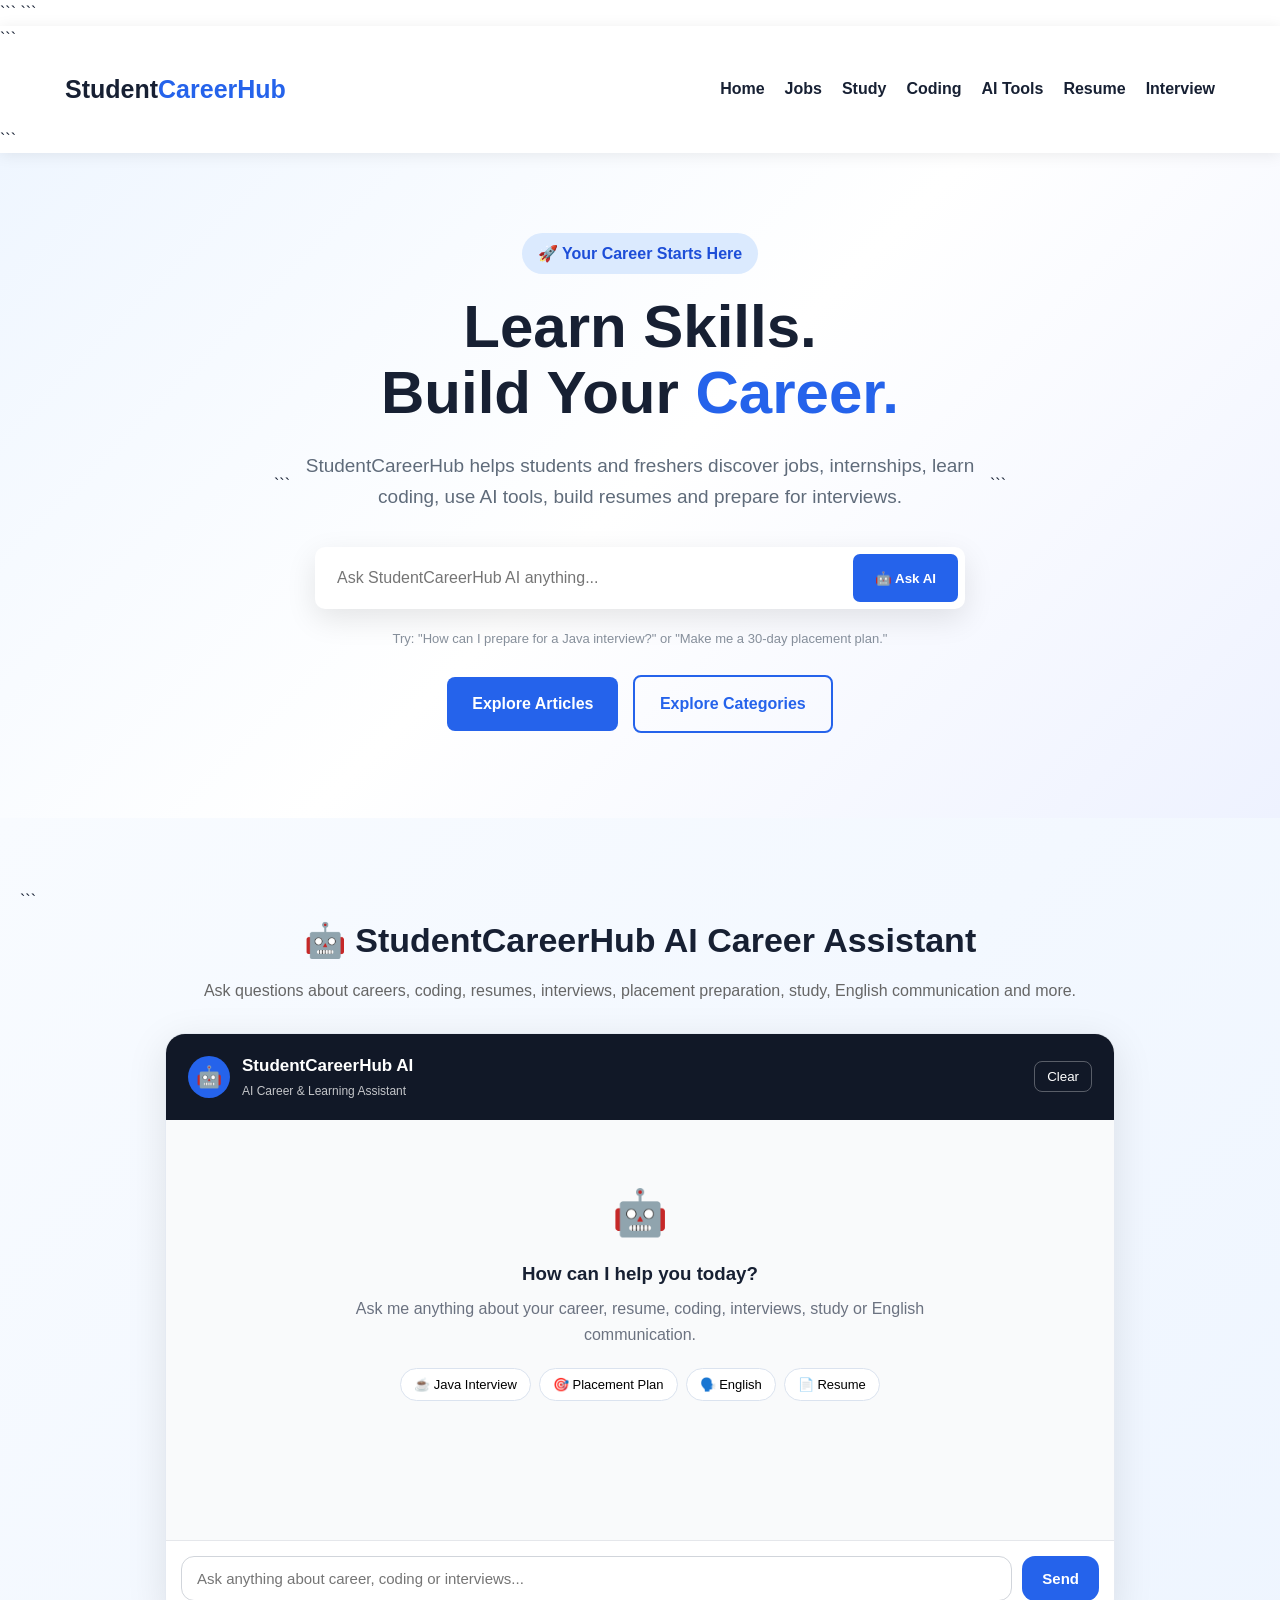
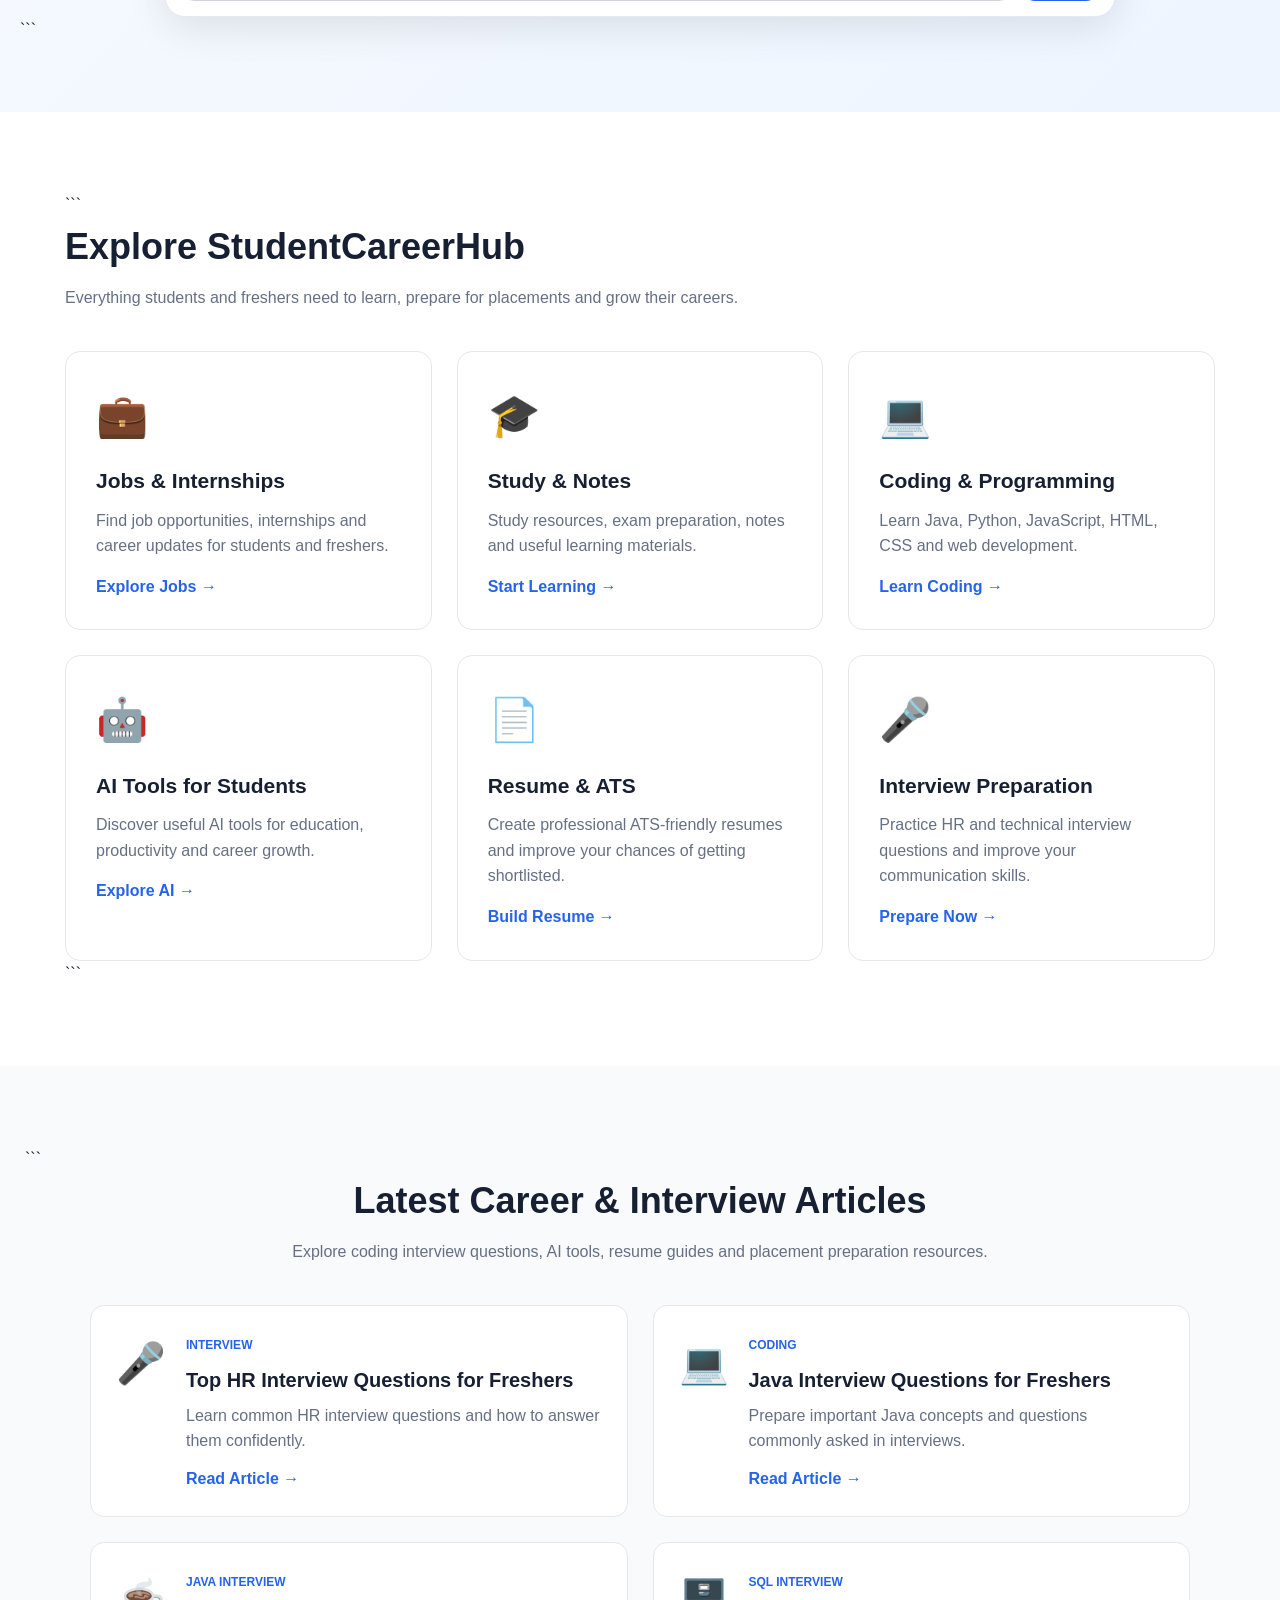
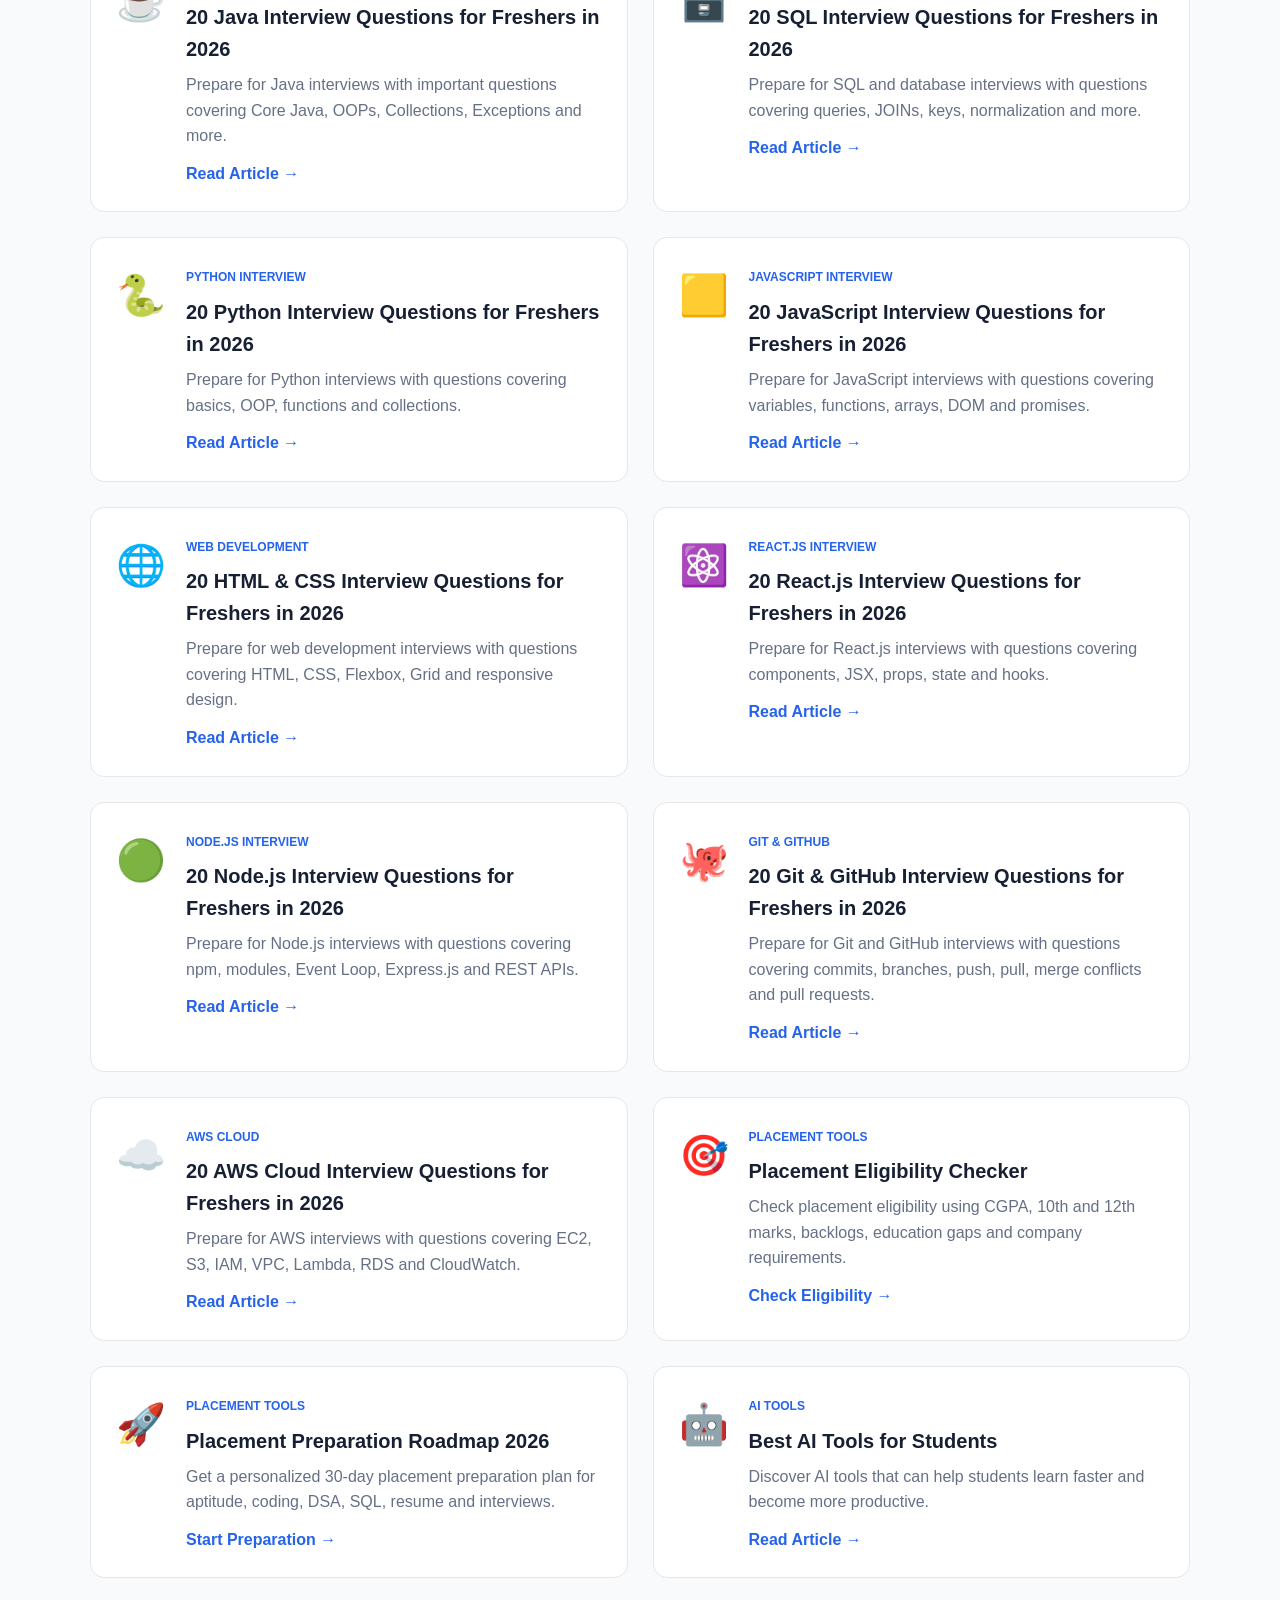
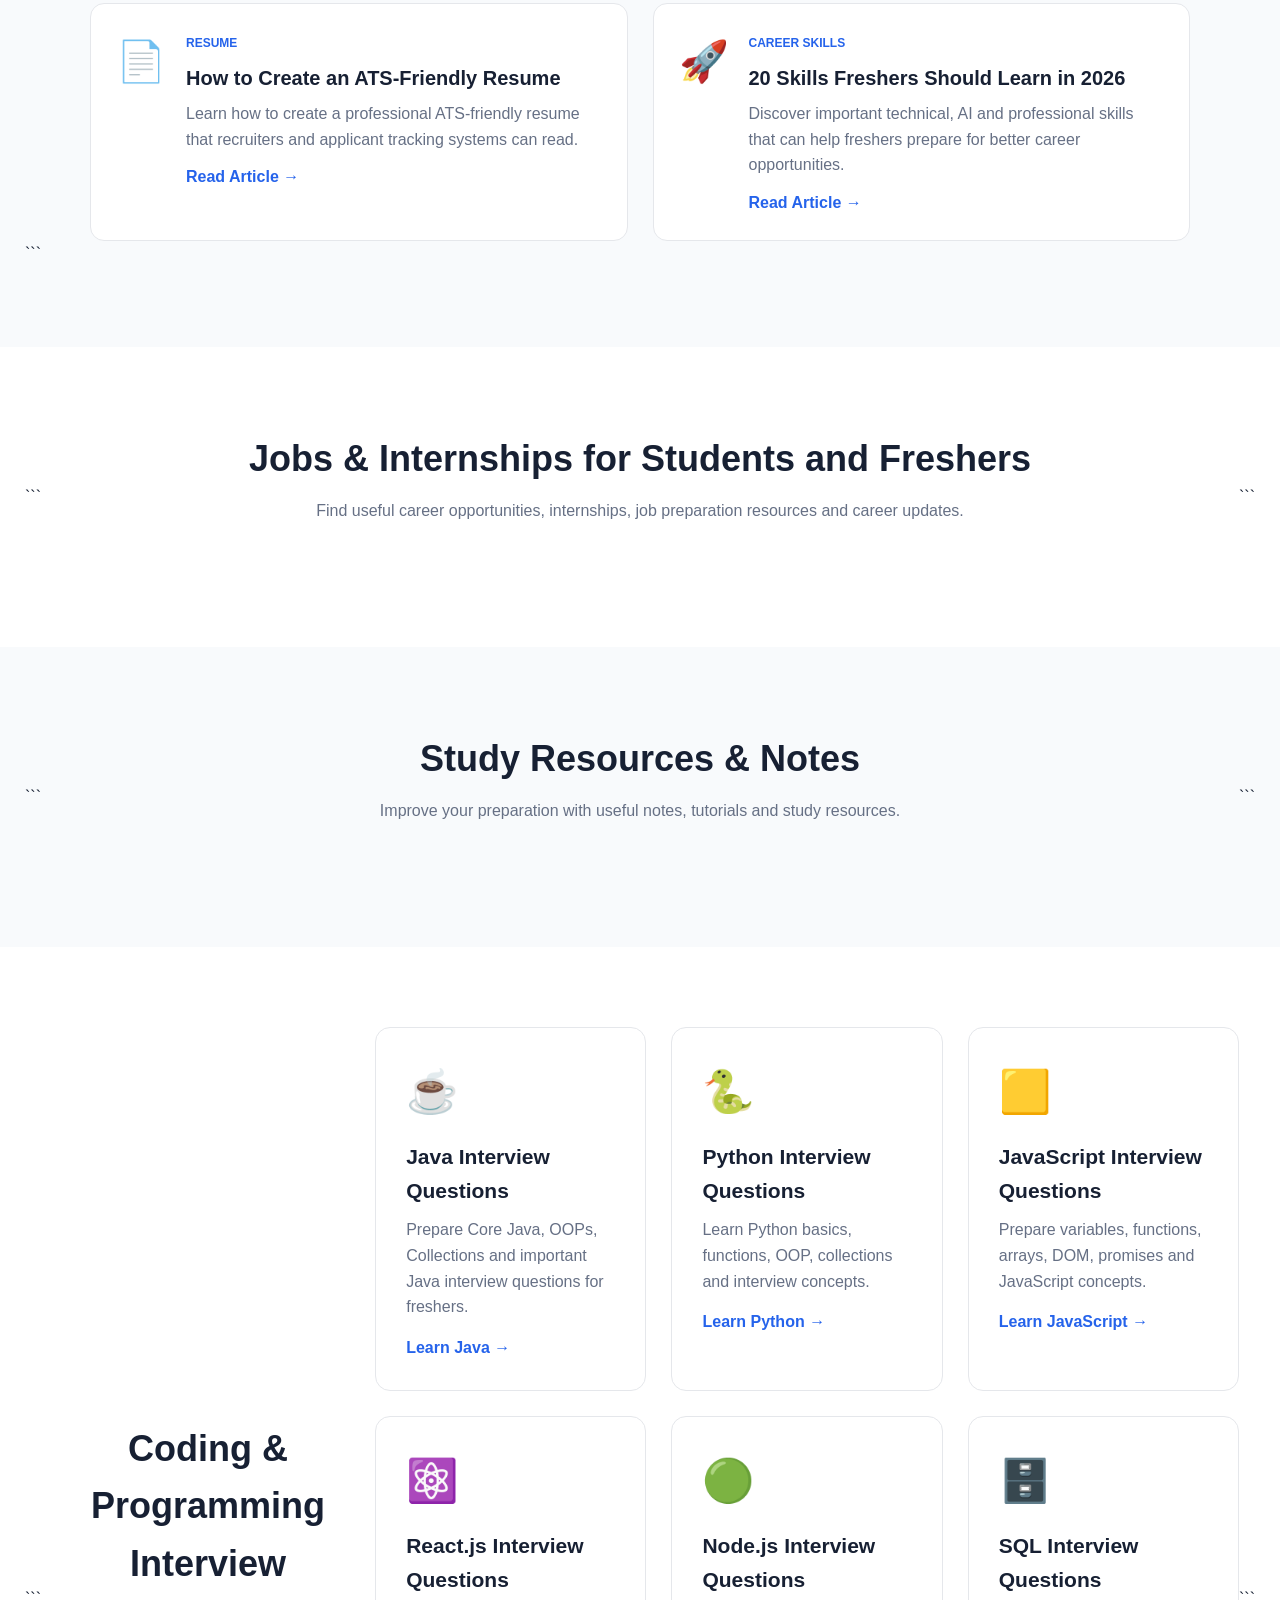
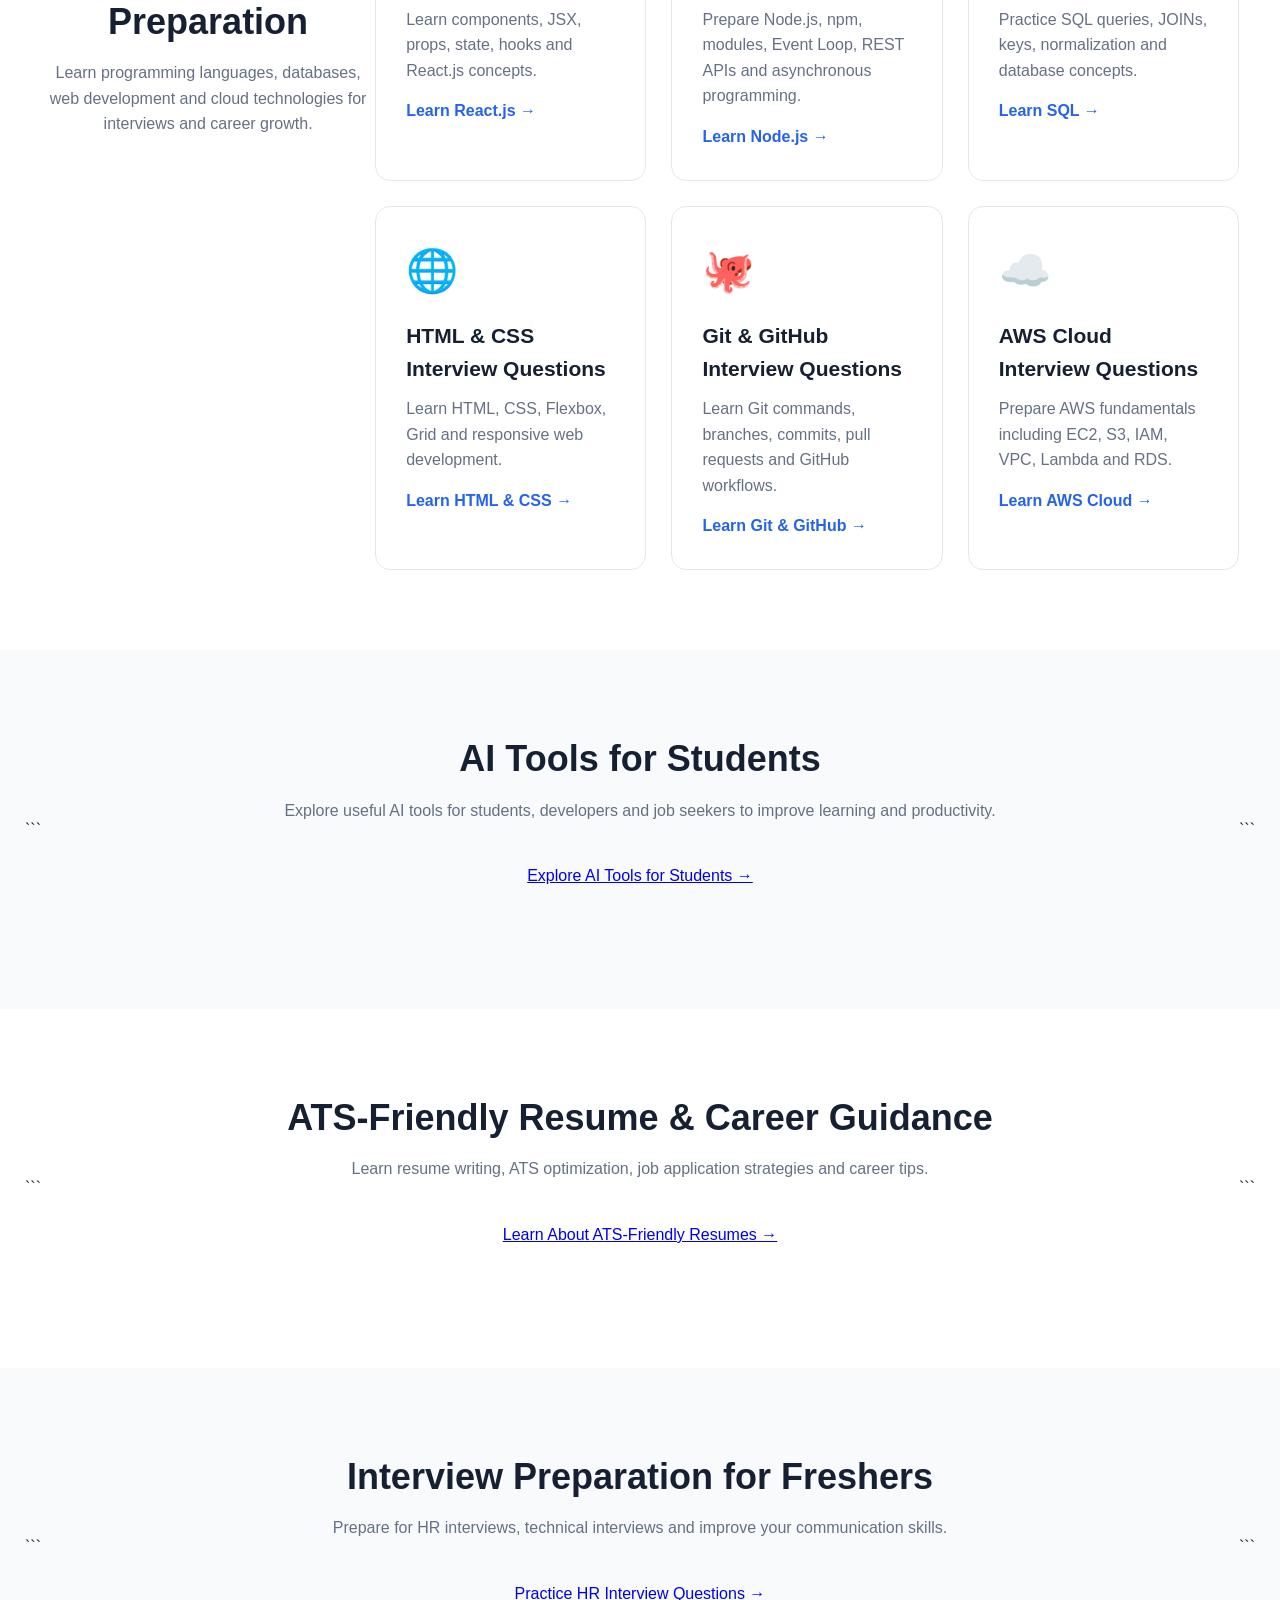
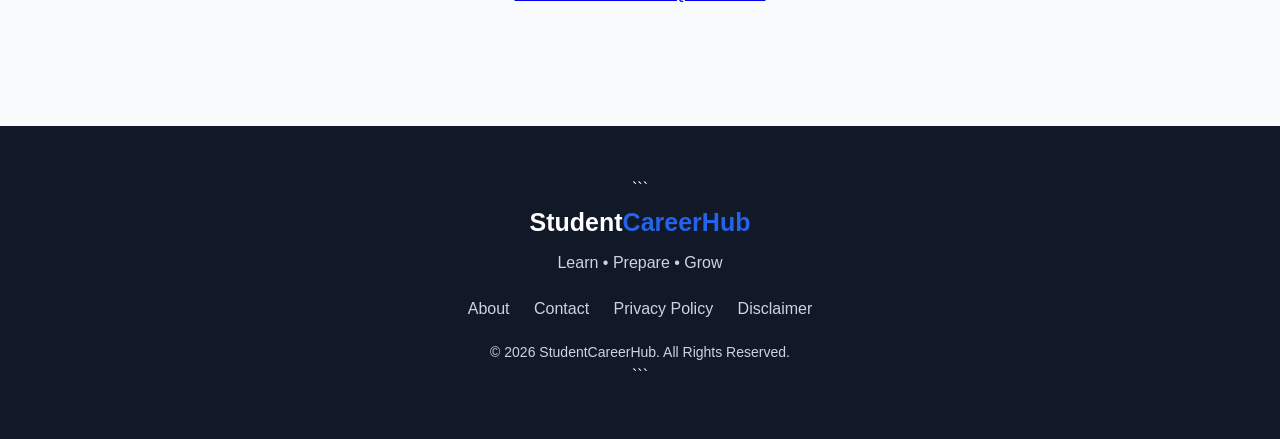
==== commit fbbbaa8c: "Update index.html" ====
--- a/index.html
+++ b/index.html
@@ -1,1418 +1,1487 @@
-
 <!DOCTYPE html>
+
 <html lang="en">
 <head>
 
-    <meta charset="UTF-8">
-
-    <meta name="viewport" content="width=device-width, initial-scale=1.0">
-
-    <!-- Google Search Console Verification -->
-    <meta name="google-site-verification"
-        content="4oYXq6Z_dn-Oo9JOSTXt0IVfnlADn9JGjfWMFpP42fE">
-
-    <!-- ================= PRIMARY SEO ================= -->
-
-    <title>StudentCareerHub | Jobs, Coding & Career Guidance</title>
-
-    <meta name="description"
-        content="Find jobs, internships, coding tutorials, AI tools, resume tips and interview preparation for students and freshers in 2026.">
-
-    <meta name="author"
-        content="StudentCareerHub">
-
-    <meta name="robots"
-        content="index, follow, max-image-preview:large, max-snippet:-1, max-video-preview:-1">
-
-    <link rel="canonical"
-        href="https://dwivediayush662-lang.github.io/studentcareerhub/">
-
-    <!-- ================= OPEN GRAPH ================= -->
-
-    <meta property="og:title"
-        content="StudentCareerHub | Jobs, Coding & Career Guidance">
-
-    <meta property="og:description"
-        content="Find jobs, internships, coding resources, AI tools, resume tips and interview preparation for students and freshers.">
-
-    <meta property="og:type"
-        content="website">
-
-    <meta property="og:url"
-        content="https://dwivediayush662-lang.github.io/studentcareerhub/">
-
-    <meta property="og:site_name"
-        content="StudentCareerHub">
-
-    <meta property="og:locale"
-        content="en_IN">
-
-    <!-- ================= TWITTER CARD ================= -->
-
-    <meta name="twitter:card"
-        content="summary">
-
-    <meta name="twitter:title"
-        content="StudentCareerHub | Jobs, Coding & Career Guidance">
-
-    <meta name="twitter:description"
-        content="Jobs, internships, coding, AI tools, resume tips and interview preparation for students and freshers.">
-
-    <!-- ================= STRUCTURED DATA ================= -->
-
-    <script type="application/ld+json">
-    {
-      "@context": "https://schema.org",
-      "@type": "WebSite",
-      "name": "StudentCareerHub",
-      "url": "https://dwivediayush662-lang.github.io/studentcareerhub/",
-      "description": "StudentCareerHub helps students and freshers with jobs, internships, coding, AI tools, resumes and interview preparation."
-    }
-    </script>
-
-    <script type="application/ld+json">
-    {
-      "@context": "https://schema.org",
-      "@type": "Organization",
-      "name": "StudentCareerHub",
-      "url": "https://dwivediayush662-lang.github.io/studentcareerhub/"
-    }
-    </script>
-
-    <!-- CSS -->
-    <link rel="stylesheet" href="style.css">
-
-    <!-- ================= AI ASSISTANT STYLE ================= -->
-
-    <style>
+```
+<meta charset="UTF-8">
+
+<meta name="viewport" content="width=device-width, initial-scale=1.0">
+
+<meta name="theme-color" content="#2563eb">
+
+<!-- Google Search Console Verification -->
+<meta name="google-site-verification"
+    content="4oYXq6Z_dn-Oo9JOSTXt0IVfnlADn9JGjfWMFpP42fE">
+
+<!-- ================= PRIMARY SEO ================= -->
+
+<title>StudentCareerHub – Jobs, Internships, Coding & Career Guidance</title>
+
+<meta name="description"
+    content="StudentCareerHub helps students and freshers find jobs and internships, learn coding, explore AI tools, build ATS-friendly resumes and prepare for interviews in 2026.">
+
+<meta name="keywords"
+    content="jobs for freshers, internships for students, coding tutorials, Java interview questions, Python interview questions, JavaScript interview questions, React.js interview questions, SQL interview questions, AI tools for students, ATS resume, interview preparation, placement preparation 2026">
+
+<meta name="author"
+    content="StudentCareerHub">
+
+<meta name="robots"
+    content="index, follow, max-image-preview:large, max-snippet:-1, max-video-preview:-1">
+
+<link rel="canonical"
+    href="https://dwivediayush662-lang.github.io/studentcareerhub/">
+
+<!-- ================= OPEN GRAPH ================= -->
+
+<meta property="og:title"
+    content="StudentCareerHub – Jobs, Coding & Career Guidance">
+
+<meta property="og:description"
+    content="Find jobs, internships, coding resources, AI tools, resume tips, placement preparation and interview questions for students and freshers.">
+
+<meta property="og:type"
+    content="website">
+
+<meta property="og:url"
+    content="https://dwivediayush662-lang.github.io/studentcareerhub/">
+
+<meta property="og:site_name"
+    content="StudentCareerHub">
+
+<meta property="og:locale"
+    content="en_IN">
+
+<!-- ================= TWITTER CARD ================= -->
+
+<meta name="twitter:card"
+    content="summary">
+
+<meta name="twitter:title"
+    content="StudentCareerHub – Jobs, Coding & Career Guidance">
+
+<meta name="twitter:description"
+    content="Jobs, internships, coding, AI tools, resumes, placements and interview preparation for students and freshers.">
+
+<!-- ================= STRUCTURED DATA ================= -->
+
+<!-- WebSite Schema -->
+<script type="application/ld+json">
+{
+  "@context": "https://schema.org",
+  "@type": "WebSite",
+  "name": "StudentCareerHub",
+  "alternateName": "Student Career Hub",
+  "url": "https://dwivediayush662-lang.github.io/studentcareerhub/",
+  "description": "StudentCareerHub provides jobs, internships, coding resources, AI tools, resume guidance, placement preparation and interview preparation for students and freshers."
+}
+</script>
+
+<!-- Organization Schema -->
+<script type="application/ld+json">
+{
+  "@context": "https://schema.org",
+  "@type": "Organization",
+  "name": "StudentCareerHub",
+  "url": "https://dwivediayush662-lang.github.io/studentcareerhub/",
+  "description": "Career and learning platform for students and freshers."
+}
+</script>
+
+<!-- WebPage Schema -->
+<script type="application/ld+json">
+{
+  "@context": "https://schema.org",
+  "@type": "WebPage",
+  "name": "StudentCareerHub – Jobs, Internships, Coding & Career Guidance",
+  "url": "https://dwivediayush662-lang.github.io/studentcareerhub/",
+  "description": "StudentCareerHub helps students and freshers with jobs, internships, coding, AI tools, resumes, placement preparation and interviews.",
+  "isPartOf": {
+    "@type": "WebSite",
+    "name": "StudentCareerHub",
+    "url": "https://dwivediayush662-lang.github.io/studentcareerhub/"
+  }
+}
+</script>
+
+<!-- CSS -->
+<link rel="stylesheet" href="style.css">
+
+<!-- ================= AI ASSISTANT STYLE ================= -->
+
+<style>
+
+    .ai-assistant-section {
+        padding: 70px 20px;
+        background: linear-gradient(135deg, #f8fbff, #eef5ff);
+    }
+
+    .ai-assistant-container {
+        max-width: 950px;
+        margin: auto;
+    }
+
+    .ai-title {
+        text-align: center;
+        margin-bottom: 30px;
+    }
+
+    .ai-title h2 {
+        font-size: 34px;
+        margin-bottom: 10px;
+    }
+
+    .ai-title p {
+        color: #666;
+        font-size: 16px;
+    }
+
+    .ai-chat-box {
+        background: white;
+        border-radius: 20px;
+        box-shadow: 0 10px 40px rgba(0,0,0,0.10);
+        overflow: hidden;
+        border: 1px solid #e5eaf2;
+    }
+
+    .ai-chat-header {
+        padding: 18px 22px;
+        background: #111827;
+        color: white;
+        display: flex;
+        align-items: center;
+        justify-content: space-between;
+    }
+
+    .ai-brand {
+        display: flex;
+        align-items: center;
+        gap: 12px;
+    }
+
+    .ai-icon {
+        width: 42px;
+        height: 42px;
+        border-radius: 50%;
+        display: flex;
+        align-items: center;
+        justify-content: center;
+        background: #2563eb;
+        font-size: 21px;
+    }
+
+    .ai-brand h3 {
+        margin: 0;
+        font-size: 17px;
+    }
+
+    .ai-status {
+        margin: 3px 0 0;
+        font-size: 12px;
+        opacity: .75;
+    }
+
+    .clear-chat {
+        background: transparent;
+        border: 1px solid rgba(255,255,255,.3);
+        color: white;
+        border-radius: 8px;
+        padding: 7px 12px;
+        cursor: pointer;
+    }
+
+    .clear-chat:hover {
+        background: rgba(255,255,255,.1);
+    }
+
+    .ai-messages {
+        height: 420px;
+        overflow-y: auto;
+        padding: 22px;
+        background: #f9fafb;
+    }
+
+    .ai-message {
+        display: flex;
+        margin-bottom: 18px;
+    }
+
+    .ai-message.user {
+        justify-content: flex-end;
+    }
+
+    .message-bubble {
+        max-width: 78%;
+        padding: 13px 16px;
+        border-radius: 16px;
+        line-height: 1.55;
+        font-size: 15px;
+        white-space: pre-wrap;
+        word-wrap: break-word;
+    }
+
+    .ai-message.assistant .message-bubble {
+        background: white;
+        color: #1f2937;
+        border: 1px solid #e5e7eb;
+        border-bottom-left-radius: 5px;
+    }
+
+    .ai-message.user .message-bubble {
+        background: #2563eb;
+        color: white;
+        border-bottom-right-radius: 5px;
+    }
+
+    .ai-welcome {
+        text-align: center;
+        padding: 35px 15px;
+    }
+
+    .ai-welcome-icon {
+        font-size: 45px;
+        margin-bottom: 10px;
+    }
+
+    .ai-welcome h3 {
+        margin-bottom: 8px;
+    }
+
+    .ai-welcome p {
+        color: #6b7280;
+        max-width: 600px;
+        margin: auto;
+    }
+
+    .ai-suggestions {
+        display: flex;
+        gap: 8px;
+        flex-wrap: wrap;
+        justify-content: center;
+        margin-top: 20px;
+    }
+
+    .ai-suggestion {
+        background: white;
+        border: 1px solid #dbe3ef;
+        border-radius: 20px;
+        padding: 8px 13px;
+        cursor: pointer;
+        font-size: 13px;
+    }
+
+    .ai-suggestion:hover {
+        border-color: #2563eb;
+        color: #2563eb;
+    }
+
+    .ai-input-area {
+        padding: 15px;
+        background: white;
+        border-top: 1px solid #e5e7eb;
+    }
+
+    .ai-input-form {
+        display: flex;
+        gap: 10px;
+    }
+
+    #aiInput {
+        flex: 1;
+        border: 1px solid #d1d5db;
+        border-radius: 13px;
+        padding: 13px 15px;
+        font-size: 15px;
+        outline: none;
+        resize: none;
+        font-family: inherit;
+    }
+
+    #aiInput:focus {
+        border-color: #2563eb;
+    }
+
+    #aiSendButton {
+        border: none;
+        border-radius: 13px;
+        padding: 0 20px;
+        background: #2563eb;
+        color: white;
+        cursor: pointer;
+        font-size: 15px;
+        font-weight: 600;
+    }
+
+    #aiSendButton:hover {
+        background: #1d4ed8;
+    }
+
+    #aiSendButton:disabled {
+        opacity: .6;
+        cursor: not-allowed;
+    }
+
+    .typing {
+        display: inline-flex;
+        gap: 4px;
+        align-items: center;
+    }
+
+    .typing span {
+        width: 7px;
+        height: 7px;
+        background: #777;
+        border-radius: 50%;
+        animation: typingAnimation 1.2s infinite;
+    }
+
+    .typing span:nth-child(2) {
+        animation-delay: .2s;
+    }
+
+    .typing span:nth-child(3) {
+        animation-delay: .4s;
+    }
+
+    @keyframes typingAnimation {
+        0%, 60%, 100% {
+            transform: translateY(0);
+            opacity: .5;
+        }
+
+        30% {
+            transform: translateY(-5px);
+            opacity: 1;
+        }
+    }
+
+    .ai-error {
+        color: #b91c1c;
+        background: #fee2e2;
+        border: 1px solid #fecaca;
+    }
+
+    @media (max-width: 600px) {
 
         .ai-assistant-section {
-            padding: 70px 20px;
-            background: linear-gradient(135deg, #f8fbff, #eef5ff);
+            padding: 45px 12px;
         }
 
-        .ai-assistant-container {
-            max-width: 950px;
-            margin: auto;
+        .ai-title h2 {
+            font-size: 27px;
         }
 
-        .ai-title {
-            text-align: center;
-            margin-bottom: 30px;
+        .ai-messages {
+            height: 400px;
+            padding: 15px;
         }
 
-        .ai-title h2 {
-            font-size: 34px;
-            margin-bottom: 10px;
+        .message-bubble {
+            max-width: 88%;
+            font-size: 14px;
         }
 
-        .ai-title p {
-            color: #666;
-            font-size: 16px;
+        .ai-input-form {
+            gap: 7px;
         }
 
-        .ai-chat-box {
-            background: white;
-            border-radius: 20px;
-            box-shadow: 0 10px 40px rgba(0,0,0,0.10);
-            overflow: hidden;
-            border: 1px solid #e5eaf2;
+        #aiSendButton {
+            padding: 0 14px;
         }
 
-        .ai-chat-header {
-            padding: 18px 22px;
-            background: #111827;
-            color: white;
-            display: flex;
-            align-items: center;
-            justify-content: space-between;
+        .clear-chat {
+            font-size: 11px;
+            padding: 6px 8px;
         }
-
-        .ai-brand {
-            display: flex;
-            align-items: center;
-            gap: 12px;
-        }
-
-        .ai-icon {
-            width: 42px;
-            height: 42px;
-            border-radius: 50%;
-            display: flex;
-            align-items: center;
-            justify-content: center;
-            background: #2563eb;
-            font-size: 21px;
-        }
-
-        .ai-brand h3 {
-            margin: 0;
-            font-size: 17px;
-        }
-
-        .ai-status {
-            margin: 3px 0 0;
-            font-size: 12px;
-            opacity: .75;
-        }
-
-        .clear-chat {
-            background: transparent;
-            border: 1px solid rgba(255,255,255,.3);
-            color: white;
-            border-radius: 8px;
-            padding: 7px 12px;
-            cursor: pointer;
-        }
-
-        .clear-chat:hover {
-            background: rgba(255,255,255,.1);
-        }
-
-        .ai-messages {
-            height: 420px;
-            overflow-y: auto;
-            padding: 22px;
-            background: #f9fafb;
-        }
-
-        .ai-message {
-            display: flex;
-            margin-bottom: 18px;
-        }
-
-        .ai-message.user {
-            justify-content: flex-end;
-        }
-
-        .message-bubble {
-            max-width: 78%;
-            padding: 13px 16px;
-            border-radius: 16px;
-            line-height: 1.55;
-            font-size: 15px;
-            white-space: pre-wrap;
-            word-wrap: break-word;
-        }
-
-        .ai-message.assistant .message-bubble {
-            background: white;
-            color: #1f2937;
-            border: 1px solid #e5e7eb;
-            border-bottom-left-radius: 5px;
-        }
-
-        .ai-message.user .message-bubble {
-            background: #2563eb;
-            color: white;
-            border-bottom-right-radius: 5px;
-        }
-
-        .ai-welcome {
-            text-align: center;
-            padding: 35px 15px;
-        }
-
-        .ai-welcome-icon {
-            font-size: 45px;
-            margin-bottom: 10px;
-        }
-
-        .ai-welcome h3 {
-            margin-bottom: 8px;
-        }
-
-        .ai-welcome p {
-            color: #6b7280;
-            max-width: 600px;
-            margin: auto;
-        }
-
-        .ai-suggestions {
-            display: flex;
-            gap: 8px;
-            flex-wrap: wrap;
-            justify-content: center;
-            margin-top: 20px;
-        }
-
-        .ai-suggestion {
-            background: white;
-            border: 1px solid #dbe3ef;
-            border-radius: 20px;
-            padding: 8px 13px;
-            cursor: pointer;
-            font-size: 13px;
-        }
-
-        .ai-suggestion:hover {
-            border-color: #2563eb;
-            color: #2563eb;
-        }
-
-        .ai-input-area {
-            padding: 15px;
-            background: white;
-            border-top: 1px solid #e5e7eb;
-        }
-
-        .ai-input-form {
-            display: flex;
-            gap: 10px;
-        }
-
-        #aiInput {
-            flex: 1;
-            border: 1px solid #d1d5db;
-            border-radius: 13px;
-            padding: 13px 15px;
-            font-size: 15px;
-            outline: none;
-            resize: none;
-            font-family: inherit;
-        }
-
-        #aiInput:focus {
-            border-color: #2563eb;
-        }
-
-        #aiSendButton {
-            border: none;
-            border-radius: 13px;
-            padding: 0 20px;
-            background: #2563eb;
-            color: white;
-            cursor: pointer;
-            font-size: 15px;
-            font-weight: 600;
-        }
-
-        #aiSendButton:hover {
-            background: #1d4ed8;
-        }
-
-        #aiSendButton:disabled {
-            opacity: .6;
-            cursor: not-allowed;
-        }
-
-        .typing {
-            display: inline-flex;
-            gap: 4px;
-            align-items: center;
-        }
-
-        .typing span {
-            width: 7px;
-            height: 7px;
-            background: #777;
-            border-radius: 50%;
-            animation: typingAnimation 1.2s infinite;
-        }
-
-        .typing span:nth-child(2) {
-            animation-delay: .2s;
-        }
-
-        .typing span:nth-child(3) {
-            animation-delay: .4s;
-        }
-
-        @keyframes typingAnimation {
-            0%, 60%, 100% {
-                transform: translateY(0);
-                opacity: .5;
-            }
-
-            30% {
-                transform: translateY(-5px);
-                opacity: 1;
-            }
-        }
-
-        .ai-error {
-            color: #b91c1c;
-            background: #fee2e2;
-            border: 1px solid #fecaca;
-        }
-
-        @media (max-width: 600px) {
-
-            .ai-assistant-section {
-                padding: 45px 12px;
-            }
-
-            .ai-title h2 {
-                font-size: 27px;
-            }
-
-            .ai-messages {
-                height: 400px;
-                padding: 15px;
-            }
-
-            .message-bubble {
-                max-width: 88%;
-                font-size: 14px;
-            }
-
-            .ai-input-form {
-                gap: 7px;
-            }
-
-            #aiSendButton {
-                padding: 0 14px;
-            }
-
-            .clear-chat {
-                font-size: 11px;
-                padding: 6px 8px;
-            }
-        }
-
-    </style>
+    }
+
+</style>
+```
 
 </head>
 
 <body>
 
-
 <!-- ================= NAVBAR ================= -->
 
 <header>
 
-    <nav class="navbar">
-
-        <div class="logo">
-            Student<span>CareerHub</span>
-        </div>
-
-        <ul class="nav-links">
-
-            <li><a href="#home">Home</a></li>
-            <li><a href="#jobs">Jobs</a></li>
-            <li><a href="#study">Study</a></li>
-            <li><a href="#coding">Coding</a></li>
-            <li><a href="#ai">AI Tools</a></li>
-            <li><a href="#resume">Resume</a></li>
-            <li><a href="#interview">Interview</a></li>
-
-        </ul>
-
-    </nav>
+```
+<nav class="navbar" aria-label="Main navigation">
+
+    <div class="logo">
+        Student<span>CareerHub</span>
+    </div>
+
+    <ul class="nav-links">
+
+        <li><a href="#home">Home</a></li>
+        <li><a href="#jobs">Jobs</a></li>
+        <li><a href="#study">Study</a></li>
+        <li><a href="#coding">Coding</a></li>
+        <li><a href="#ai">AI Tools</a></li>
+        <li><a href="#resume">Resume</a></li>
+        <li><a href="#interview">Interview</a></li>
+
+    </ul>
+
+</nav>
+```
 
 </header>
 
-
 <!-- ================= HERO ================= -->
 
+<main>
+
 <section id="home" class="hero">
 
-    <div class="hero-content">
-
-        <div class="badge">
-            🚀 Your Career Starts Here
-        </div>
-
-        <h1>
-            Learn Skills.<br>
-            Build Your <span>Career.</span>
-        </h1>
+```
+<div class="hero-content">
+
+    <div class="badge">
+        🚀 Your Career Starts Here
+    </div>
+
+    <h1>
+        Learn Skills.<br>
+        Build Your <span>Career.</span>
+    </h1>
+
+    <p>
+        StudentCareerHub helps students and freshers discover
+        jobs, internships, learn coding, use AI tools,
+        build resumes and prepare for interviews.
+    </p>
+
+    <!-- SEARCH / AI -->
+
+    <div class="search-box">
+
+        <input
+            type="text"
+            id="searchInput"
+            placeholder="Ask StudentCareerHub AI anything..."
+            autocomplete="off"
+            aria-label="Ask StudentCareerHub AI"
+        >
+
+        <button
+            type="button"
+            onclick="searchContent()">
+            🤖 Ask AI
+        </button>
+
+    </div>
+
+    <p style="font-size:13px; margin-top:10px; opacity:.75;">
+        Try: "How can I prepare for a Java interview?" or
+        "Make me a 30-day placement plan."
+    </p>
+
+    <div class="hero-buttons">
+
+        <a href="#latest" class="btn primary">
+            Explore Articles
+        </a>
+
+        <a href="#categories" class="btn secondary">
+            Explore Categories
+        </a>
+
+    </div>
+
+</div>
+```
+
+</section>
+
+<!-- ================= AI ASSISTANT ================= -->
+
+<section id="studentcareerhub-ai"
+         class="ai-assistant-section"
+         aria-labelledby="ai-heading">
+
+```
+<div class="ai-assistant-container">
+
+    <div class="ai-title">
+
+        <h2 id="ai-heading">
+            🤖 StudentCareerHub AI Career Assistant
+        </h2>
 
         <p>
-            StudentCareerHub helps students and freshers discover
-            jobs, learn coding, use AI tools and prepare for interviews.
+            Ask questions about careers, coding, resumes,
+            interviews, placement preparation, study,
+            English communication and more.
         </p>
 
-        <!-- SEARCH / AI -->
-
-        <div class="search-box">
-
-            <input
-                type="text"
-                id="searchInput"
-                placeholder="Ask StudentCareerHub AI anything..."
-                autocomplete="off"
-            >
-
-            <button onclick="searchContent()">
-                🤖 Ask AI
+    </div>
+
+    <div class="ai-chat-box">
+
+        <div class="ai-chat-header">
+
+            <div class="ai-brand">
+
+                <div class="ai-icon">
+                    🤖
+                </div>
+
+                <div>
+                    <h3>StudentCareerHub AI</h3>
+
+                    <p class="ai-status">
+                        AI Career & Learning Assistant
+                    </p>
+                </div>
+
+            </div>
+
+            <button
+                type="button"
+                class="clear-chat"
+                onclick="clearChat()">
+                Clear
             </button>
 
         </div>
 
-        <p style="font-size:13px; margin-top:10px; opacity:.75;">
-            Try: "How can I prepare for a Java interview?" or
-            "Make me a 30-day placement plan."
+
+        <div id="aiMessages"
+             class="ai-messages"
+             aria-live="polite">
+
+            <div class="ai-welcome">
+
+                <div class="ai-welcome-icon">
+                    🤖
+                </div>
+
+                <h3>
+                    How can I help you today?
+                </h3>
+
+                <p>
+                    Ask me anything about your career, resume,
+                    coding, interviews, study or English communication.
+                </p>
+
+                <div class="ai-suggestions">
+
+                    <button
+                        type="button"
+                        class="ai-suggestion"
+                        onclick="useSuggestion('How should I prepare for a Java interview?')">
+                        ☕ Java Interview
+                    </button>
+
+                    <button
+                        type="button"
+                        class="ai-suggestion"
+                        onclick="useSuggestion('Create a 30-day placement preparation plan for me.')">
+                        🎯 Placement Plan
+                    </button>
+
+                    <button
+                        type="button"
+                        class="ai-suggestion"
+                        onclick="useSuggestion('How can I improve my English communication for interviews?')">
+                        🗣️ English
+                    </button>
+
+                    <button
+                        type="button"
+                        class="ai-suggestion"
+                        onclick="useSuggestion('How can I make my resume ATS friendly?')">
+                        📄 Resume
+                    </button>
+
+                </div>
+
+            </div>
+
+        </div>
+
+
+        <div class="ai-input-area">
+
+            <form
+                class="ai-input-form"
+                onsubmit="sendAIMessage(event)">
+
+                <input
+                    type="text"
+                    id="aiInput"
+                    placeholder="Ask anything about career, coding or interviews..."
+                    autocomplete="off"
+                    maxlength="12000"
+                    aria-label="Ask StudentCareerHub AI"
+                >
+
+                <button
+                    type="submit"
+                    id="aiSendButton">
+                    Send
+                </button>
+
+            </form>
+
+        </div>
+
+    </div>
+
+</div>
+```
+
+</section>
+
+<!-- ================= CATEGORIES ================= -->
+
+<section id="categories" class="categories">
+
+```
+<h2>Explore StudentCareerHub</h2>
+
+<p class="section-description">
+    Everything students and freshers need to learn,
+    prepare for placements and grow their careers.
+</p>
+
+<div class="category-grid">
+
+    <div class="category-card">
+
+        <div class="icon">💼</div>
+
+        <h3>Jobs & Internships</h3>
+
+        <p>
+            Find job opportunities, internships and
+            career updates for students and freshers.
         </p>
 
-        <div class="hero-buttons">
-
-            <a href="#latest" class="btn primary">
-                Explore Articles
-            </a>
-
-            <a href="#categories" class="btn secondary">
-                Explore Categories
-            </a>
-
-        </div>
-
-    </div>
-
-</section>
-
-
-<!-- ================= AI ASSISTANT ================= -->
-
-<section id="studentcareerhub-ai" class="ai-assistant-section">
-
-    <div class="ai-assistant-container">
-
-        <div class="ai-title">
-
-            <h2>
-                🤖 StudentCareerHub AI
-            </h2>
-
-            <p>
-                Ask questions about career, coding, resume, interviews,
-                study, English communication and more.
-            </p>
-
-        </div>
-
-        <div class="ai-chat-box">
-
-            <div class="ai-chat-header">
-
-                <div class="ai-brand">
-
-                    <div class="ai-icon">
-                        🤖
-                    </div>
-
-                    <div>
-                        <h3>StudentCareerHub AI</h3>
-
-                        <p class="ai-status">
-                            AI Career & Learning Assistant
-                        </p>
-                    </div>
-
-                </div>
-
-                <button
-                    class="clear-chat"
-                    onclick="clearChat()">
-                    Clear
-                </button>
-
-            </div>
-
-
-            <div id="aiMessages" class="ai-messages">
-
-                <div class="ai-welcome">
-
-                    <div class="ai-welcome-icon">
-                        🤖
-                    </div>
-
-                    <h3>
-                        How can I help you today?
-                    </h3>
-
-                    <p>
-                        Ask me anything about your career, resume,
-                        coding, interviews, study or English communication.
-                    </p>
-
-                    <div class="ai-suggestions">
-
-                        <button
-                            class="ai-suggestion"
-                            onclick="useSuggestion('How should I prepare for a Java interview?')">
-                            ☕ Java Interview
-                        </button>
-
-                        <button
-                            class="ai-suggestion"
-                            onclick="useSuggestion('Create a 30-day placement preparation plan for me.')">
-                            🎯 Placement Plan
-                        </button>
-
-                        <button
-                            class="ai-suggestion"
-                            onclick="useSuggestion('How can I improve my English communication for interviews?')">
-                            🗣️ English
-                        </button>
-
-                        <button
-                            class="ai-suggestion"
-                            onclick="useSuggestion('How can I make my resume ATS friendly?')">
-                            📄 Resume
-                        </button>
-
-                    </div>
-
-                </div>
-
-            </div>
-
-
-            <div class="ai-input-area">
-
-                <form
-                    class="ai-input-form"
-                    onsubmit="sendAIMessage(event)">
-
-                    <input
-                        type="text"
-                        id="aiInput"
-                        placeholder="Ask anything..."
-                        autocomplete="off"
-                        maxlength="12000"
-                    >
-
-                    <button
-                        type="submit"
-                        id="aiSendButton">
-                        Send
-                    </button>
-
-                </form>
-
-            </div>
-
-        </div>
-
-    </div>
-
-</section>
-
-
-<!-- ================= CATEGORIES ================= -->
-
-<section id="categories" class="categories">
-
-    <h2>Explore StudentCareerHub</h2>
-
-    <p class="section-description">
-        Everything you need to learn, prepare and grow.
-    </p>
-
-    <div class="category-grid">
-
-        <div class="category-card">
-
-            <div class="icon">💼</div>
-
-            <h3>Jobs & Internships</h3>
-
-            <p>
-                Find job opportunities, internships and
-                career updates for students and freshers.
-            </p>
-
-            <a href="#jobs">Explore Jobs →</a>
-
-        </div>
-
-
-        <div class="category-card">
-
-            <div class="icon">🎓</div>
-
-            <h3>Study & Notes</h3>
-
-            <p>
-                Study resources, exam preparation,
-                notes and useful learning materials.
-            </p>
-
-            <a href="#study">Start Learning →</a>
-
-        </div>
-
-
-        <div class="category-card">
-
-            <div class="icon">💻</div>
-
-            <h3>Coding</h3>
-
-            <p>
-                Learn Java, Python, JavaScript,
-                HTML, CSS and web development.
-            </p>
-
-            <a href="#coding">Learn Coding →</a>
-
-        </div>
-
-
-        <div class="category-card">
-
-            <div class="icon">🤖</div>
-
-            <h3>AI Tools</h3>
-
-            <p>
-                Discover useful AI tools for education,
-                productivity and career growth.
-            </p>
-
-            <a href="#ai">Explore AI →</a>
-
-        </div>
-
-
-        <div class="category-card">
-
-            <div class="icon">📄</div>
-
-            <h3>Resume</h3>
-
-            <p>
-                Create professional resumes and
-                improve your chances of getting shortlisted.
-            </p>
-
-            <a href="#resume">Build Resume →</a>
-
-        </div>
-
-
-        <div class="category-card">
-
-            <div class="icon">🎤</div>
-
-            <h3>Interview Preparation</h3>
-
-            <p>
-                Practice HR questions, technical questions
-                and improve your communication.
-            </p>
-
-            <a href="#interview">Prepare Now →</a>
-
-        </div>
-
-    </div>
-
-</section>
-
-
-<!-- ================= LATEST ARTICLES ================= -->
-
-<section id="latest" class="latest">
-
-    <div class="section-heading">
-
-        <h2>Latest Career Articles</h2>
+        <a href="#jobs">Explore Jobs →</a>
+
+    </div>
+
+
+    <div class="category-card">
+
+        <div class="icon">🎓</div>
+
+        <h3>Study & Notes</h3>
 
         <p>
-            Useful guides to help you learn and build your career.
+            Study resources, exam preparation,
+            notes and useful learning materials.
         </p>
 
-    </div>
-
-
-    <div class="article-grid">
-
-
-        <article class="article-card">
-
-            <div class="article-icon">🎤</div>
-
-            <div class="article-content">
-
-                <span>INTERVIEW</span>
-
-                <h3>
-                    Top HR Interview Questions for Freshers
-                </h3>
-
-                <p>
-                    Learn common HR interview questions
-                    and how to answer them confidently.
-                </p>
-
-                <a href="hr-interview-questions.html">
-                    Read Article →
-                </a>
-
-            </div>
-
-        </article>
-
-
-        <article class="article-card">
-
-            <div class="article-icon">💻</div>
-
-            <div class="article-content">
-
-                <span>CODING</span>
-
-                <h3>
-                    Java Interview Questions for Freshers
-                </h3>
-
-                <p>
-                    Prepare important Java concepts and
-                    questions commonly asked in interviews.
-                </p>
-
-                <a href="java-interview-questions.html">
-                    Read Article →
-                </a>
-
-            </div>
-
-        </article>
-
-
-        <article class="article-card">
-
-            <div class="article-icon">☕</div>
-
-            <div class="article-content">
-
-                <span>JAVA INTERVIEW</span>
-
-                <h3>
-                    20 Java Interview Questions for Freshers in 2026
-                </h3>
-
-                <p>
-                    Prepare for Java interviews with 20 important
-                    questions covering Core Java, OOPs, Collections,
-                    Exceptions and more.
-                </p>
-
-                <a href="java-interview-questions-2026.html">
-                    Read Article →
-                </a>
-
-            </div>
-
-        </article>
-
-
-        <article class="article-card">
-
-            <div class="article-icon">🗄️</div>
-
-            <div class="article-content">
-
-                <span>SQL INTERVIEW</span>
-
-                <h3>
-                    20 SQL Interview Questions for Freshers in 2026
-                </h3>
-
-                <p>
-                    Prepare for SQL and database interviews with 20
-                    important questions covering queries, JOINs,
-                    keys, normalization and more.
-                </p>
-
-                <a href="sql-interview-questions-2026.html">
-                    Read Article →
-                </a>
-
-            </div>
-
-        </article>
-
-
-        <article class="article-card">
-
-            <div class="article-icon">🐍</div>
-
-            <div class="article-content">
-
-                <span>PYTHON INTERVIEW</span>
-
-                <h3>
-                    20 Python Interview Questions for Freshers in 2026
-                </h3>
-
-                <p>
-                    Prepare for Python interviews with 20 important
-                    questions covering basics, OOP, functions,
-                    collections and more.
-                </p>
-
-                <a href="python-interview-questions-2026.html">
-                    Read Article →
-                </a>
-
-            </div>
-
-        </article>
-
-
-        <article class="article-card">
-
-            <div class="article-icon">🟨</div>
-
-            <div class="article-content">
-
-                <span>JAVASCRIPT INTERVIEW</span>
-
-                <h3>
-                    20 JavaScript Interview Questions for Freshers in 2026
-                </h3>
-
-                <p>
-                    Prepare for JavaScript interviews with 20 important
-                    questions covering variables, functions, arrays,
-                    DOM, promises and more.
-                </p>
-
-                <a href="javascript-interview-questions-2026.html">
-                    Read Article →
-                </a>
-
-            </div>
-
-        </article>
-
-
-        <article class="article-card">
-
-            <div class="article-icon">🌐</div>
-
-            <div class="article-content">
-
-                <span>WEB DEVELOPMENT</span>
-
-                <h3>
-                    20 HTML & CSS Interview Questions for Freshers in 2026
-                </h3>
-
-                <p>
-                    Prepare for web development interviews with important
-                    HTML and CSS questions covering elements, selectors,
-                    Flexbox, Grid and responsive design.
-                </p>
-
-                <a href="html-css-interview-questions-2026.html">
-                    Read Article →
-                </a>
-
-            </div>
-
-        </article>
-
-
-        <article class="article-card">
-
-            <div class="article-icon">⚛️</div>
-
-            <div class="article-content">
-
-                <span>REACT.JS INTERVIEW</span>
-
-                <h3>
-                    20 React.js Interview Questions for Freshers in 2026
-                </h3>
-
-                <p>
-                    Prepare for React.js interviews with important questions
-                    covering components, JSX, props, state, hooks and more.
-                </p>
-
-                <a href="reactjs-interview-questions-2026.html">
-                    Read Article →
-                </a>
-
-            </div>
-
-        </article>
-
-
-        <article class="article-card">
-
-            <div class="article-icon">🟢</div>
-
-            <div class="article-content">
-
-                <span>NODE.JS INTERVIEW</span>
-
-                <h3>
-                    20 Node.js Interview Questions for Freshers in 2026
-                </h3>
-
-                <p>
-                    Prepare for Node.js interviews with important questions
-                    covering npm, modules, Event Loop, Express.js, REST APIs
-                    and asynchronous programming.
-                </p>
-
-                <a href="nodejs-interview-questions-2026.html">
-                    Read Article →
-                </a>
-
-            </div>
-
-        </article>
-
-
-        <article class="article-card">
-
-            <div class="article-icon">🐙</div>
-
-            <div class="article-content">
-
-                <span>GIT & GITHUB</span>
-
-                <h3>
-                    20 Git & GitHub Interview Questions for Freshers in 2026
-                </h3>
-
-                <p>
-                    Prepare for Git and GitHub interviews with important
-                    questions covering commits, branches, push, pull,
-                    merge conflicts and pull requests.
-                </p>
-
-                <a href="git-github-interview-questions-2026.html">
-                    Read Article →
-                </a>
-
-            </div>
-
-        </article>
-
-
-        <article class="article-card">
-
-            <div class="article-icon">☁️</div>
-
-            <div class="article-content">
-
-                <span>AWS CLOUD</span>
-
-                <h3>
-                    20 AWS Cloud Interview Questions for Freshers in 2026
-                </h3>
-
-                <p>
-                    Prepare for AWS interviews with important questions
-                    covering EC2, S3, IAM, VPC, Lambda, RDS and CloudWatch.
-                </p>
-
-                <a href="aws-cloud-interview-questions-2026.html">
-                    Read Article →
-                </a>
-
-            </div>
-
-        </article>
-
-
-        <article class="article-card">
-
-            <div class="article-icon">🎯</div>
-
-            <div class="article-content">
-
-                <span>PLACEMENT TOOLS</span>
-
-                <h3>
-                    Placement Eligibility Checker
-                </h3>
-
-                <p>
-                    Check your placement eligibility using your CGPA,
-                    10th and 12th marks, backlogs, education gap and
-                    company requirements.
-                </p>
-
-                <a href="placement-eligibility-checker.html">
-                    Check Eligibility →
-                </a>
-
-            </div>
-
-        </article>
-
-
-        <article class="article-card">
-
-            <div class="article-icon">🚀</div>
-
-            <div class="article-content">
-
-                <span>PLACEMENT TOOLS</span>
-
-                <h3>
-                    Placement Preparation Roadmap 2026
-                </h3>
-
-                <p>
-                    Get a personalized 30-day placement preparation plan
-                    for aptitude, coding, DSA, SQL, resume and interviews.
-                </p>
-
-                <a href="placement-preparation-roadmap.html">
-                    Start Preparation →
-                </a>
-
-            </div>
-
-        </article>
-
-
-        <article class="article-card">
-
-            <div class="article-icon">🤖</div>
-
-            <div class="article-content">
-
-                <span>AI TOOLS</span>
-
-                <h3>
-                    Best AI Tools for Students
-                </h3>
-
-                <p>
-                    Discover AI tools that can help students
-                    learn faster and become more productive.
-                </p>
-
-                <a href="ai-tools-for-students.html">
-                    Read Article →
-                </a>
-
-            </div>
-
-        </article>
-
-
-        <article class="article-card">
-
-            <div class="article-icon">📄</div>
-
-            <div class="article-content">
-
-                <span>RESUME</span>
-
-                <h3>
-                    How to Create an ATS-Friendly Resume
-                </h3>
-
-                <p>
-                    Learn how to create a professional resume
-                    that is easy for recruiters to understand.
-                </p>
-
-                <a href="ats-friendly-resume.html">
-                    Read Article →
-                </a>
-
-            </div>
-
-        </article>
-
-
-        <article class="article-card">
-
-            <div class="article-icon">🚀</div>
-
-            <div class="article-content">
-
-                <span>CAREER SKILLS</span>
-
-                <h3>
-                    20 Skills Freshers Should Learn in 2026
-                </h3>
-
-                <p>
-                    Discover important technical, AI and professional
-                    skills that can help freshers prepare for better
-                    career opportunities.
-                </p>
-
-                <a href="skills-for-freshers-2026.html">
-                    Read Article →
-                </a>
-
-            </div>
-
-        </article>
-
-    </div>
-
-</section>
-
-
-<!-- ================= JOBS ================= -->
-
-<section id="jobs" class="content-section">
-
-    <div class="section-heading">
-
-        <h2>Jobs & Internships</h2>
+        <a href="#study">Start Learning →</a>
+
+    </div>
+
+
+    <div class="category-card">
+
+        <div class="icon">💻</div>
+
+        <h3>Coding & Programming</h3>
 
         <p>
-            Find useful career opportunities for students
-            and freshers.
+            Learn Java, Python, JavaScript,
+            HTML, CSS and web development.
         </p>
 
-    </div>
-
-</section>
-
-
-<!-- ================= STUDY ================= -->
-
-<section id="study" class="content-section light">
-
-    <div class="section-heading">
-
-        <h2>Study & Notes</h2>
+        <a href="#coding">Learn Coding →</a>
+
+    </div>
+
+
+    <div class="category-card">
+
+        <div class="icon">🤖</div>
+
+        <h3>AI Tools for Students</h3>
 
         <p>
-            Improve your preparation with useful notes,
-            tutorials and study resources.
+            Discover useful AI tools for education,
+            productivity and career growth.
         </p>
 
-    </div>
-
-</section>
-
-
-<!-- ================= CODING ================= -->
-
-<section id="coding" class="content-section">
-
-    <div class="section-heading">
-
-        <h2>
-            Learn Coding & Programming
-        </h2>
+        <a href="#ai">Explore AI →</a>
+
+    </div>
+
+
+    <div class="category-card">
+
+        <div class="icon">📄</div>
+
+        <h3>Resume & ATS</h3>
 
         <p>
-            Learn programming languages, databases, web development
-            and cloud technologies for interviews and career growth.
+            Create professional ATS-friendly resumes
+            and improve your chances of getting shortlisted.
         </p>
 
-    </div>
-
-    <div class="category-grid">
-
-        <div class="category-card">
-            <div class="icon">☕</div>
-            <h3>Java Interview Questions</h3>
-            <p>
-                Prepare Core Java, OOPs, Collections and important
-                Java interview questions for freshers.
-            </p>
-            <a href="java-interview-questions-2026.html">
-                Learn Java →
-            </a>
-        </div>
-
-        <div class="category-card">
-            <div class="icon">🐍</div>
-            <h3>Python Interview Questions</h3>
-            <p>
-                Learn Python basics, functions, OOP, collections
-                and interview concepts.
-            </p>
-            <a href="python-interview-questions-2026.html">
-                Learn Python →
-            </a>
-        </div>
-
-        <div class="category-card">
-            <div class="icon">🟨</div>
-            <h3>JavaScript Interview Questions</h3>
-            <p>
-                Prepare variables, functions, arrays, DOM,
-                promises and JavaScript concepts.
-            </p>
-            <a href="javascript-interview-questions-2026.html">
-                Learn JavaScript →
-            </a>
-        </div>
-
-        <div class="category-card">
-            <div class="icon">⚛️</div>
-            <h3>React.js Interview Questions</h3>
-            <p>
-                Learn components, JSX, props, state, hooks
-                and React.js concepts.
-            </p>
-            <a href="reactjs-interview-questions-2026.html">
-                Learn React.js →
-            </a>
-        </div>
-
-        <div class="category-card">
-            <div class="icon">🟢</div>
-            <h3>Node.js Interview Questions</h3>
-            <p>
-                Prepare Node.js, npm, modules, Event Loop,
-                REST APIs and asynchronous programming.
-            </p>
-            <a href="nodejs-interview-questions-2026.html">
-                Learn Node.js →
-            </a>
-        </div>
-
-        <div class="category-card">
-            <div class="icon">🗄️</div>
-            <h3>SQL Interview Questions</h3>
-            <p>
-                Practice SQL queries, JOINs, keys,
-                normalization and database concepts.
-            </p>
-            <a href="sql-interview-questions-2026.html">
-                Learn SQL →
-            </a>
-        </div>
-
-        <div class="category-card">
-            <div class="icon">🌐</div>
-            <h3>HTML & CSS Interview Questions</h3>
-            <p>
-                Learn HTML, CSS, Flexbox, Grid and
-                responsive web development.
-            </p>
-            <a href="html-css-interview-questions-2026.html">
-                Learn HTML & CSS →
-            </a>
-        </div>
-
-        <div class="category-card">
-            <div class="icon">🐙</div>
-            <h3>Git & GitHub Interview Questions</h3>
-            <p>
-                Learn Git commands, branches, commits,
-                pull requests and GitHub workflows.
-            </p>
-            <a href="git-github-interview-questions-2026.html">
-                Learn Git & GitHub →
-            </a>
-        </div>
-
-        <div class="category-card">
-            <div class="icon">☁️</div>
-            <h3>AWS Cloud Interview Questions</h3>
-            <p>
-                Prepare AWS fundamentals including EC2,
-                S3, IAM, VPC, Lambda and RDS.
-            </p>
-            <a href="aws-cloud-interview-questions-2026.html">
-                Learn AWS Cloud →
-            </a>
-        </div>
-
-    </div>
-
-</section>
-
-
-<!-- ================= AI ================= -->
-
-<section id="ai" class="content-section light">
-
-    <div class="section-heading">
-
-        <h2>AI Tools for Students</h2>
+        <a href="#resume">Build Resume →</a>
+
+    </div>
+
+
+    <div class="category-card">
+
+        <div class="icon">🎤</div>
+
+        <h3>Interview Preparation</h3>
 
         <p>
-            Explore useful AI tools for students, developers
-            and job seekers to improve learning and productivity.
-        </p>
-
-        <p>
-            <a href="ai-tools-for-students.html">
-                Explore AI Tools for Students →
-            </a>
-        </p>
-
-    </div>
-
-</section>
-
-
-<!-- ================= RESUME ================= -->
-
-<section id="resume" class="content-section">
-
-    <div class="section-heading">
-
-        <h2>Resume & Career</h2>
-
-        <p>
-            Learn resume writing, ATS optimization and
-            job application strategies.
-        </p>
-
-    </div>
-
-</section>
-
-
-<!-- ================= INTERVIEW ================= -->
-
-<section id="interview" class="content-section light">
-
-    <div class="section-heading">
-
-        <h2>Interview Preparation</h2>
-
-        <p>
-            Prepare for HR interviews, technical interviews
+            Practice HR and technical interview questions
             and improve your communication skills.
         </p>
 
-    </div>
+        <a href="#interview">Prepare Now →</a>
+
+    </div>
+
+</div>
+```
 
 </section>
 
+<!-- ================= LATEST ARTICLES ================= -->
+
+<section id="latest" class="latest">
+
+```
+<div class="section-heading">
+
+    <h2>Latest Career & Interview Articles</h2>
+
+    <p>
+        Explore coding interview questions, AI tools,
+        resume guides and placement preparation resources.
+    </p>
+
+</div>
+
+
+<div class="article-grid">
+
+
+    <article class="article-card">
+
+        <div class="article-icon">🎤</div>
+
+        <div class="article-content">
+
+            <span>INTERVIEW</span>
+
+            <h3>
+                Top HR Interview Questions for Freshers
+            </h3>
+
+            <p>
+                Learn common HR interview questions
+                and how to answer them confidently.
+            </p>
+
+            <a href="hr-interview-questions.html"
+               aria-label="Read HR Interview Questions for Freshers">
+                Read Article →
+            </a>
+
+        </div>
+
+    </article>
+
+
+    <article class="article-card">
+
+        <div class="article-icon">💻</div>
+
+        <div class="article-content">
+
+            <span>CODING</span>
+
+            <h3>
+                Java Interview Questions for Freshers
+            </h3>
+
+            <p>
+                Prepare important Java concepts and
+                questions commonly asked in interviews.
+            </p>
+
+            <a href="java-interview-questions.html"
+               aria-label="Read Java Interview Questions for Freshers">
+                Read Article →
+            </a>
+
+        </div>
+
+    </article>
+
+
+    <article class="article-card">
+
+        <div class="article-icon">☕</div>
+
+        <div class="article-content">
+
+            <span>JAVA INTERVIEW</span>
+
+            <h3>
+                20 Java Interview Questions for Freshers in 2026
+            </h3>
+
+            <p>
+                Prepare for Java interviews with important
+                questions covering Core Java, OOPs, Collections,
+                Exceptions and more.
+            </p>
+
+            <a href="java-interview-questions-2026.html">
+                Read Article →
+            </a>
+
+        </div>
+
+    </article>
+
+
+    <article class="article-card">
+
+        <div class="article-icon">🗄️</div>
+
+        <div class="article-content">
+
+            <span>SQL INTERVIEW</span>
+
+            <h3>
+                20 SQL Interview Questions for Freshers in 2026
+            </h3>
+
+            <p>
+                Prepare for SQL and database interviews with
+                questions covering queries, JOINs, keys,
+                normalization and more.
+            </p>
+
+            <a href="sql-interview-questions-2026.html">
+                Read Article →
+            </a>
+
+        </div>
+
+    </article>
+
+
+    <article class="article-card">
+
+        <div class="article-icon">🐍</div>
+
+        <div class="article-content">
+
+            <span>PYTHON INTERVIEW</span>
+
+            <h3>
+                20 Python Interview Questions for Freshers in 2026
+            </h3>
+
+            <p>
+                Prepare for Python interviews with questions
+                covering basics, OOP, functions and collections.
+            </p>
+
+            <a href="python-interview-questions-2026.html">
+                Read Article →
+            </a>
+
+        </div>
+
+    </article>
+
+
+    <article class="article-card">
+
+        <div class="article-icon">🟨</div>
+
+        <div class="article-content">
+
+            <span>JAVASCRIPT INTERVIEW</span>
+
+            <h3>
+                20 JavaScript Interview Questions for Freshers in 2026
+            </h3>
+
+            <p>
+                Prepare for JavaScript interviews with questions
+                covering variables, functions, arrays, DOM and promises.
+            </p>
+
+            <a href="javascript-interview-questions-2026.html">
+                Read Article →
+            </a>
+
+        </div>
+
+    </article>
+
+
+    <article class="article-card">
+
+        <div class="article-icon">🌐</div>
+
+        <div class="article-content">
+
+            <span>WEB DEVELOPMENT</span>
+
+            <h3>
+                20 HTML & CSS Interview Questions for Freshers in 2026
+            </h3>
+
+            <p>
+                Prepare for web development interviews with questions
+                covering HTML, CSS, Flexbox, Grid and responsive design.
+            </p>
+
+            <a href="html-css-interview-questions-2026.html">
+                Read Article →
+            </a>
+
+        </div>
+
+    </article>
+
+
+    <article class="article-card">
+
+        <div class="article-icon">⚛️</div>
+
+        <div class="article-content">
+
+            <span>REACT.JS INTERVIEW</span>
+
+            <h3>
+                20 React.js Interview Questions for Freshers in 2026
+            </h3>
+
+            <p>
+                Prepare for React.js interviews with questions
+                covering components, JSX, props, state and hooks.
+            </p>
+
+            <a href="reactjs-interview-questions-2026.html">
+                Read Article →
+            </a>
+
+        </div>
+
+    </article>
+
+
+    <article class="article-card">
+
+        <div class="article-icon">🟢</div>
+
+        <div class="article-content">
+
+            <span>NODE.JS INTERVIEW</span>
+
+            <h3>
+                20 Node.js Interview Questions for Freshers in 2026
+            </h3>
+
+            <p>
+                Prepare for Node.js interviews with questions covering
+                npm, modules, Event Loop, Express.js and REST APIs.
+            </p>
+
+            <a href="nodejs-interview-questions-2026.html">
+                Read Article →
+            </a>
+
+        </div>
+
+    </article>
+
+
+    <article class="article-card">
+
+        <div class="article-icon">🐙</div>
+
+        <div class="article-content">
+
+            <span>GIT & GITHUB</span>
+
+            <h3>
+                20 Git & GitHub Interview Questions for Freshers in 2026
+            </h3>
+
+            <p>
+                Prepare for Git and GitHub interviews with questions
+                covering commits, branches, push, pull, merge conflicts
+                and pull requests.
+            </p>
+
+            <a href="git-github-interview-questions-2026.html">
+                Read Article →
+            </a>
+
+        </div>
+
+    </article>
+
+
+    <article class="article-card">
+
+        <div class="article-icon">☁️</div>
+
+        <div class="article-content">
+
+            <span>AWS CLOUD</span>
+
+            <h3>
+                20 AWS Cloud Interview Questions for Freshers in 2026
+            </h3>
+
+            <p>
+                Prepare for AWS interviews with questions covering
+                EC2, S3, IAM, VPC, Lambda, RDS and CloudWatch.
+            </p>
+
+            <a href="aws-cloud-interview-questions-2026.html">
+                Read Article →
+            </a>
+
+        </div>
+
+    </article>
+
+
+    <article class="article-card">
+
+        <div class="article-icon">🎯</div>
+
+        <div class="article-content">
+
+            <span>PLACEMENT TOOLS</span>
+
+            <h3>
+                Placement Eligibility Checker
+            </h3>
+
+            <p>
+                Check placement eligibility using CGPA, 10th and
+                12th marks, backlogs, education gaps and company
+                requirements.
+            </p>
+
+            <a href="placement-eligibility-checker.html">
+                Check Eligibility →
+            </a>
+
+        </div>
+
+    </article>
+
+
+    <article class="article-card">
+
+        <div class="article-icon">🚀</div>
+
+        <div class="article-content">
+
+            <span>PLACEMENT TOOLS</span>
+
+            <h3>
+                Placement Preparation Roadmap 2026
+            </h3>
+
+            <p>
+                Get a personalized 30-day placement preparation plan
+                for aptitude, coding, DSA, SQL, resume and interviews.
+            </p>
+
+            <a href="placement-preparation-roadmap.html">
+                Start Preparation →
+            </a>
+
+        </div>
+
+    </article>
+
+
+    <article class="article-card">
+
+        <div class="article-icon">🤖</div>
+
+        <div class="article-content">
+
+            <span>AI TOOLS</span>
+
+            <h3>
+                Best AI Tools for Students
+            </h3>
+
+            <p>
+                Discover AI tools that can help students
+                learn faster and become more productive.
+            </p>
+
+            <a href="ai-tools-for-students.html">
+                Read Article →
+            </a>
+
+        </div>
+
+    </article>
+
+
+    <article class="article-card">
+
+        <div class="article-icon">📄</div>
+
+        <div class="article-content">
+
+            <span>RESUME</span>
+
+            <h3>
+                How to Create an ATS-Friendly Resume
+            </h3>
+
+            <p>
+                Learn how to create a professional ATS-friendly resume
+                that recruiters and applicant tracking systems can read.
+            </p>
+
+            <a href="ats-friendly-resume.html">
+                Read Article →
+            </a>
+
+        </div>
+
+    </article>
+
+
+    <article class="article-card">
+
+        <div class="article-icon">🚀</div>
+
+        <div class="article-content">
+
+            <span>CAREER SKILLS</span>
+
+            <h3>
+                20 Skills Freshers Should Learn in 2026
+            </h3>
+
+            <p>
+                Discover important technical, AI and professional
+                skills that can help freshers prepare for better
+                career opportunities.
+            </p>
+
+            <a href="skills-for-freshers-2026.html">
+                Read Article →
+            </a>
+
+        </div>
+
+    </article>
+
+</div>
+```
+
+</section>
+
+<!-- ================= JOBS ================= -->
+
+<section id="jobs" class="content-section">
+
+```
+<div class="section-heading">
+
+    <h2>Jobs & Internships for Students and Freshers</h2>
+
+    <p>
+        Find useful career opportunities, internships,
+        job preparation resources and career updates.
+    </p>
+
+</div>
+```
+
+</section>
+
+<!-- ================= STUDY ================= -->
+
+<section id="study" class="content-section light">
+
+```
+<div class="section-heading">
+
+    <h2>Study Resources & Notes</h2>
+
+    <p>
+        Improve your preparation with useful notes,
+        tutorials and study resources.
+    </p>
+
+</div>
+```
+
+</section>
+
+<!-- ================= CODING ================= -->
+
+<section id="coding" class="content-section">
+
+```
+<div class="section-heading">
+
+    <h2>
+        Coding & Programming Interview Preparation
+    </h2>
+
+    <p>
+        Learn programming languages, databases, web development
+        and cloud technologies for interviews and career growth.
+    </p>
+
+</div>
+
+<div class="category-grid">
+
+    <div class="category-card">
+        <div class="icon">☕</div>
+        <h3>Java Interview Questions</h3>
+        <p>
+            Prepare Core Java, OOPs, Collections and important
+            Java interview questions for freshers.
+        </p>
+        <a href="java-interview-questions-2026.html">
+            Learn Java →
+        </a>
+    </div>
+
+    <div class="category-card">
+        <div class="icon">🐍</div>
+        <h3>Python Interview Questions</h3>
+        <p>
+            Learn Python basics, functions, OOP, collections
+            and interview concepts.
+        </p>
+        <a href="python-interview-questions-2026.html">
+            Learn Python →
+        </a>
+    </div>
+
+    <div class="category-card">
+        <div class="icon">🟨</div>
+        <h3>JavaScript Interview Questions</h3>
+        <p>
+            Prepare variables, functions, arrays, DOM,
+            promises and JavaScript concepts.
+        </p>
+        <a href="javascript-interview-questions-2026.html">
+            Learn JavaScript →
+        </a>
+    </div>
+
+    <div class="category-card">
+        <div class="icon">⚛️</div>
+        <h3>React.js Interview Questions</h3>
+        <p>
+            Learn components, JSX, props, state, hooks
+            and React.js concepts.
+        </p>
+        <a href="reactjs-interview-questions-2026.html">
+            Learn React.js →
+        </a>
+    </div>
+
+    <div class="category-card">
+        <div class="icon">🟢</div>
+        <h3>Node.js Interview Questions</h3>
+        <p>
+            Prepare Node.js, npm, modules, Event Loop,
+            REST APIs and asynchronous programming.
+        </p>
+        <a href="nodejs-interview-questions-2026.html">
+            Learn Node.js →
+        </a>
+    </div>
+
+    <div class="category-card">
+        <div class="icon">🗄️</div>
+        <h3>SQL Interview Questions</h3>
+        <p>
+            Practice SQL queries, JOINs, keys,
+            normalization and database concepts.
+        </p>
+        <a href="sql-interview-questions-2026.html">
+            Learn SQL →
+        </a>
+    </div>
+
+    <div class="category-card">
+        <div class="icon">🌐</div>
+        <h3>HTML & CSS Interview Questions</h3>
+        <p>
+            Learn HTML, CSS, Flexbox, Grid and
+            responsive web development.
+        </p>
+        <a href="html-css-interview-questions-2026.html">
+            Learn HTML & CSS →
+        </a>
+    </div>
+
+    <div class="category-card">
+        <div class="icon">🐙</div>
+        <h3>Git & GitHub Interview Questions</h3>
+        <p>
+            Learn Git commands, branches, commits,
+            pull requests and GitHub workflows.
+        </p>
+        <a href="git-github-interview-questions-2026.html">
+            Learn Git & GitHub →
+        </a>
+    </div>
+
+    <div class="category-card">
+        <div class="icon">☁️</div>
+        <h3>AWS Cloud Interview Questions</h3>
+        <p>
+            Prepare AWS fundamentals including EC2,
+            S3, IAM, VPC, Lambda and RDS.
+        </p>
+        <a href="aws-cloud-interview-questions-2026.html">
+            Learn AWS Cloud →
+        </a>
+    </div>
+
+</div>
+```
+
+</section>
+
+<!-- ================= AI ================= -->
+
+<section id="ai" class="content-section light">
+
+```
+<div class="section-heading">
+
+    <h2>AI Tools for Students</h2>
+
+    <p>
+        Explore useful AI tools for students, developers
+        and job seekers to improve learning and productivity.
+    </p>
+
+    <p>
+        <a href="ai-tools-for-students.html">
+            Explore AI Tools for Students →
+        </a>
+    </p>
+
+</div>
+```
+
+</section>
+
+<!-- ================= RESUME ================= -->
+
+<section id="resume" class="content-section">
+
+```
+<div class="section-heading">
+
+    <h2>ATS-Friendly Resume & Career Guidance</h2>
+
+    <p>
+        Learn resume writing, ATS optimization,
+        job application strategies and career tips.
+    </p>
+
+    <p>
+        <a href="ats-friendly-resume.html">
+            Learn About ATS-Friendly Resumes →
+        </a>
+    </p>
+
+</div>
+```
+
+</section>
+
+<!-- ================= INTERVIEW ================= -->
+
+<section id="interview" class="content-section light">
+
+```
+<div class="section-heading">
+
+    <h2>Interview Preparation for Freshers</h2>
+
+    <p>
+        Prepare for HR interviews, technical interviews
+        and improve your communication skills.
+    </p>
+
+    <p>
+        <a href="hr-interview-questions.html">
+            Practice HR Interview Questions →
+        </a>
+    </p>
+
+</div>
+```
+
+</section>
+
+</main>
 
 <!-- ================= FOOTER ================= -->
 
 <footer>
 
-    <div class="footer-logo">
-        Student<span>CareerHub</span>
-    </div>
-
-    <p>
-        Learn • Prepare • Grow
-    </p>
-
-    <div class="footer-links">
-
-        <a href="#">About</a>
-        <a href="#">Contact</a>
-        <a href="#">Privacy Policy</a>
-        <a href="#">Disclaimer</a>
-
-    </div>
-
-    <p class="copyright">
-        © 2026 StudentCareerHub. All Rights Reserved.
-    </p>
+```
+<div class="footer-logo">
+    Student<span>CareerHub</span>
+</div>
+
+<p>
+    Learn • Prepare • Grow
+</p>
+
+<div class="footer-links">
+
+    <a href="about.html">About</a>
+    <a href="contact.html">Contact</a>
+    <a href="privacy-policy.html">Privacy Policy</a>
+    <a href="disclaimer.html">Disclaimer</a>
+
+</div>
+
+<p class="copyright">
+    © 2026 StudentCareerHub. All Rights Reserved.
+</p>
+```
 
 </footer>
 
-
 <!-- ================= AI JAVASCRIPT ================= -->
 
 <script>
 
 const AI_WORKER_URL =
-    "https://studentcareerhub-ai.dwivediayush662.workers.dev/api/chat";
+    "https://studentcareerhub-ai.dwivedyash662.workers.dev/api/chat";
 
 let conversationHistory = [];
 
@@ -1678,24 +1747,28 @@
             <div class="ai-suggestions">
 
                 <button
+                    type="button"
                     class="ai-suggestion"
                     onclick="useSuggestion('How should I prepare for a Java interview?')">
                     ☕ Java Interview
                 </button>
 
                 <button
+                    type="button"
                     class="ai-suggestion"
                     onclick="useSuggestion('Create a 30-day placement preparation plan for me.')">
                     🎯 Placement Plan
                 </button>
 
                 <button
+                    type="button"
                     class="ai-suggestion"
                     onclick="useSuggestion('How can I improve my English communication for interviews?')">
                     🗣️ English
                 </button>
 
                 <button
+                    type="button"
                     class="ai-suggestion"
                     onclick="useSuggestion('How can I make my resume ATS friendly?')">
                     📄 Resume
@@ -1744,7 +1817,5 @@
 
 </script>
 
-
 </body>
 </html>
-
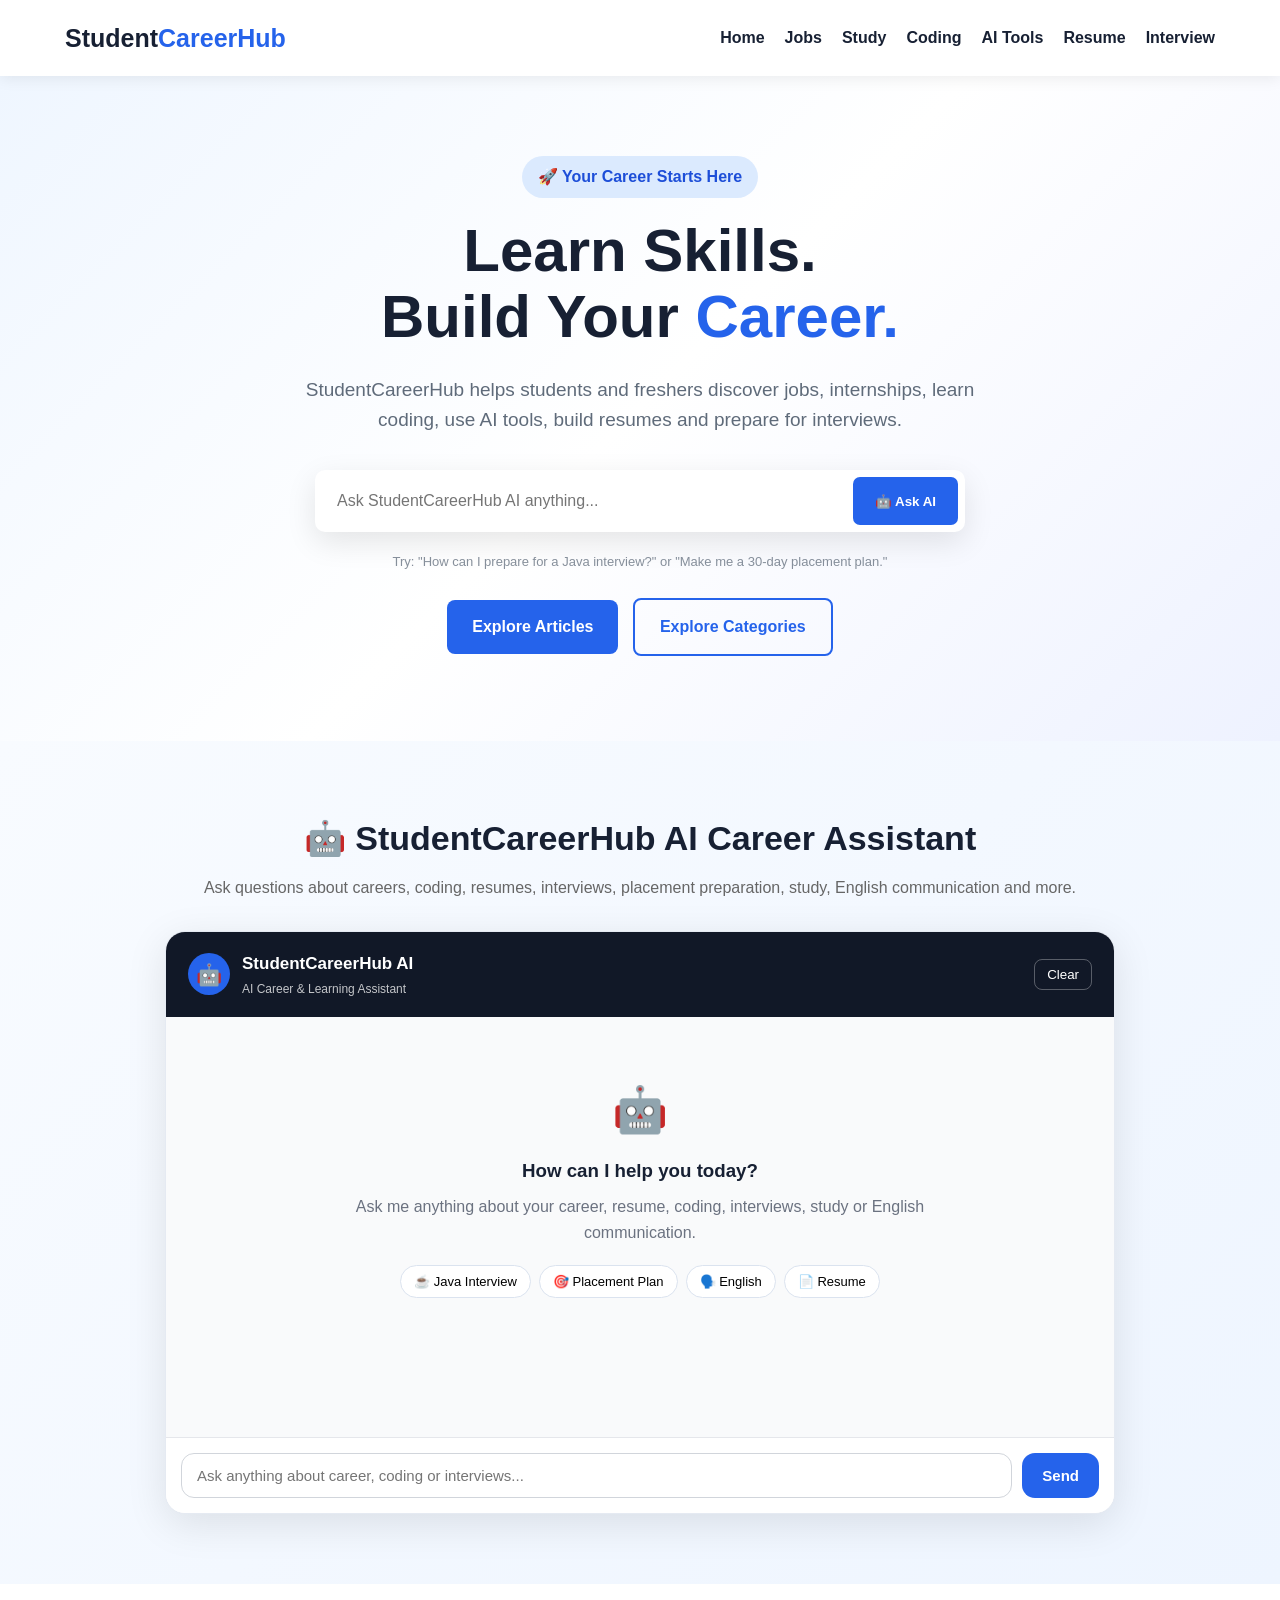
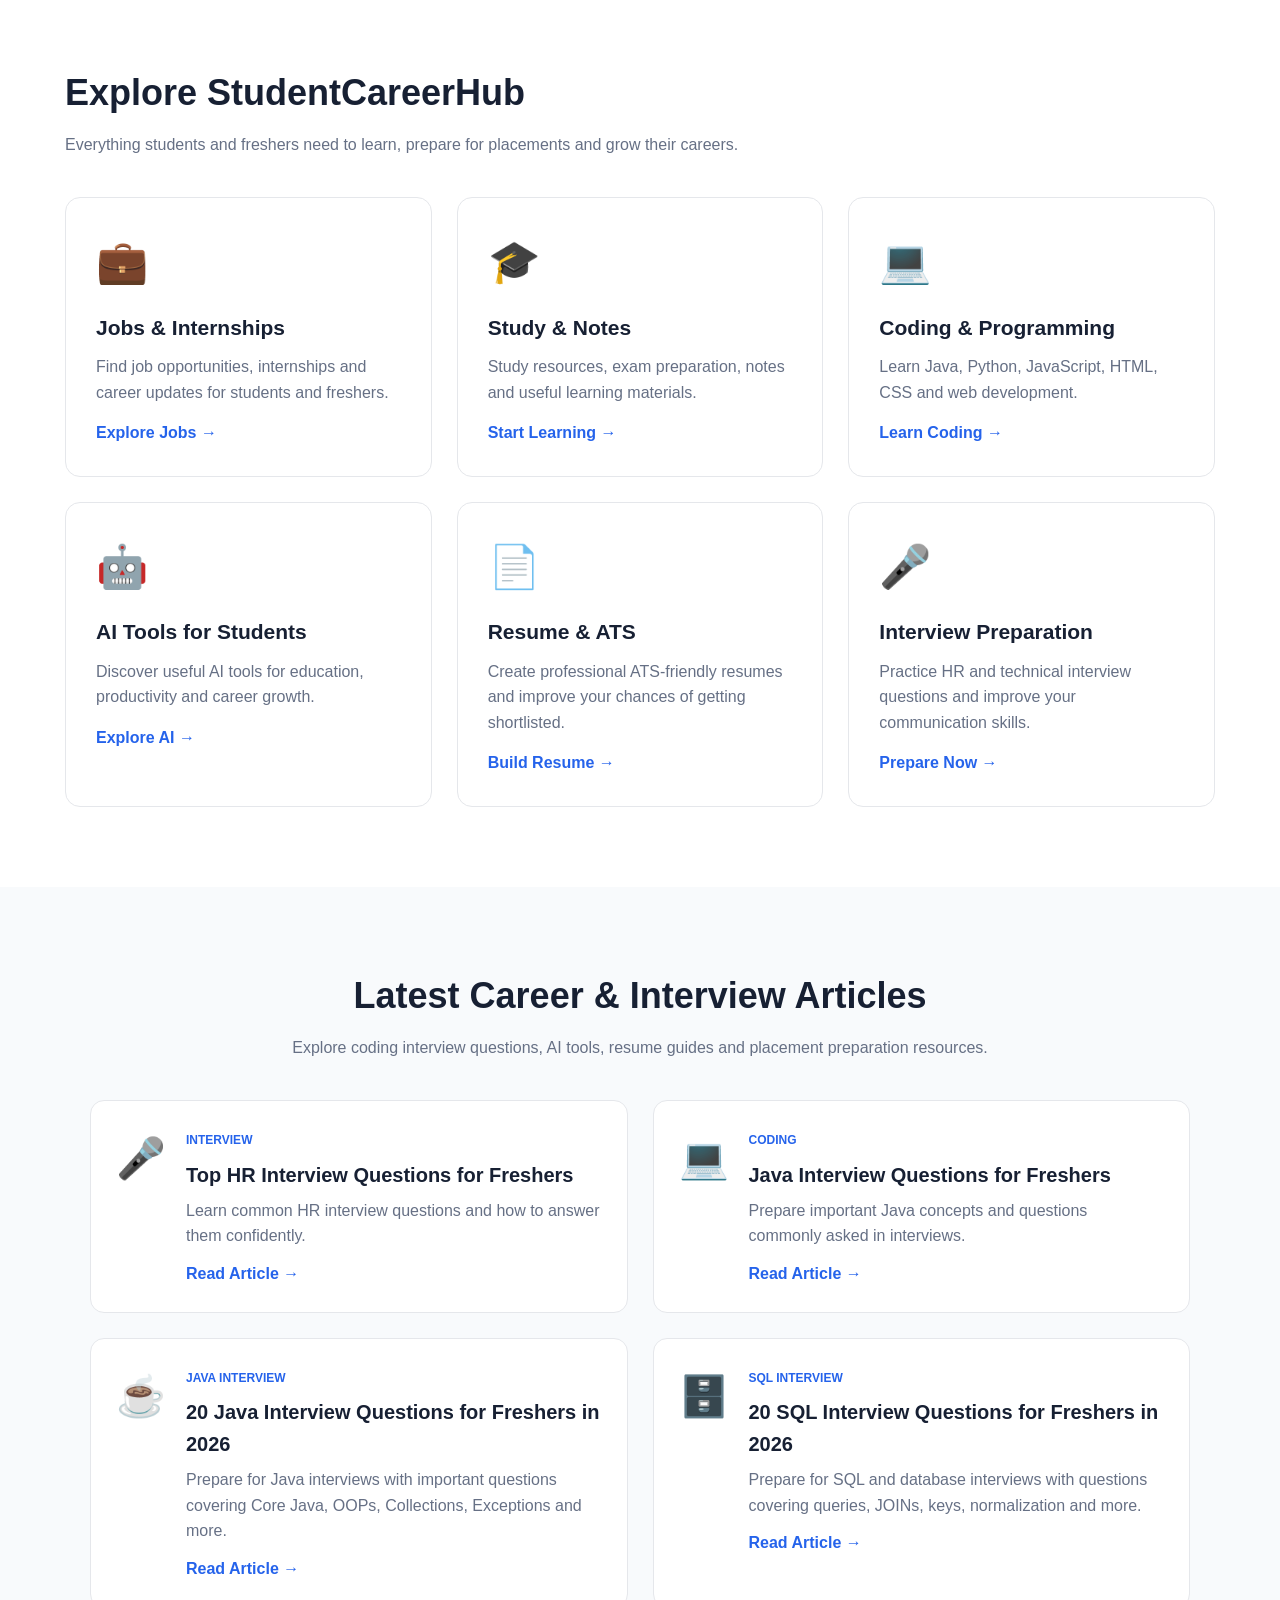
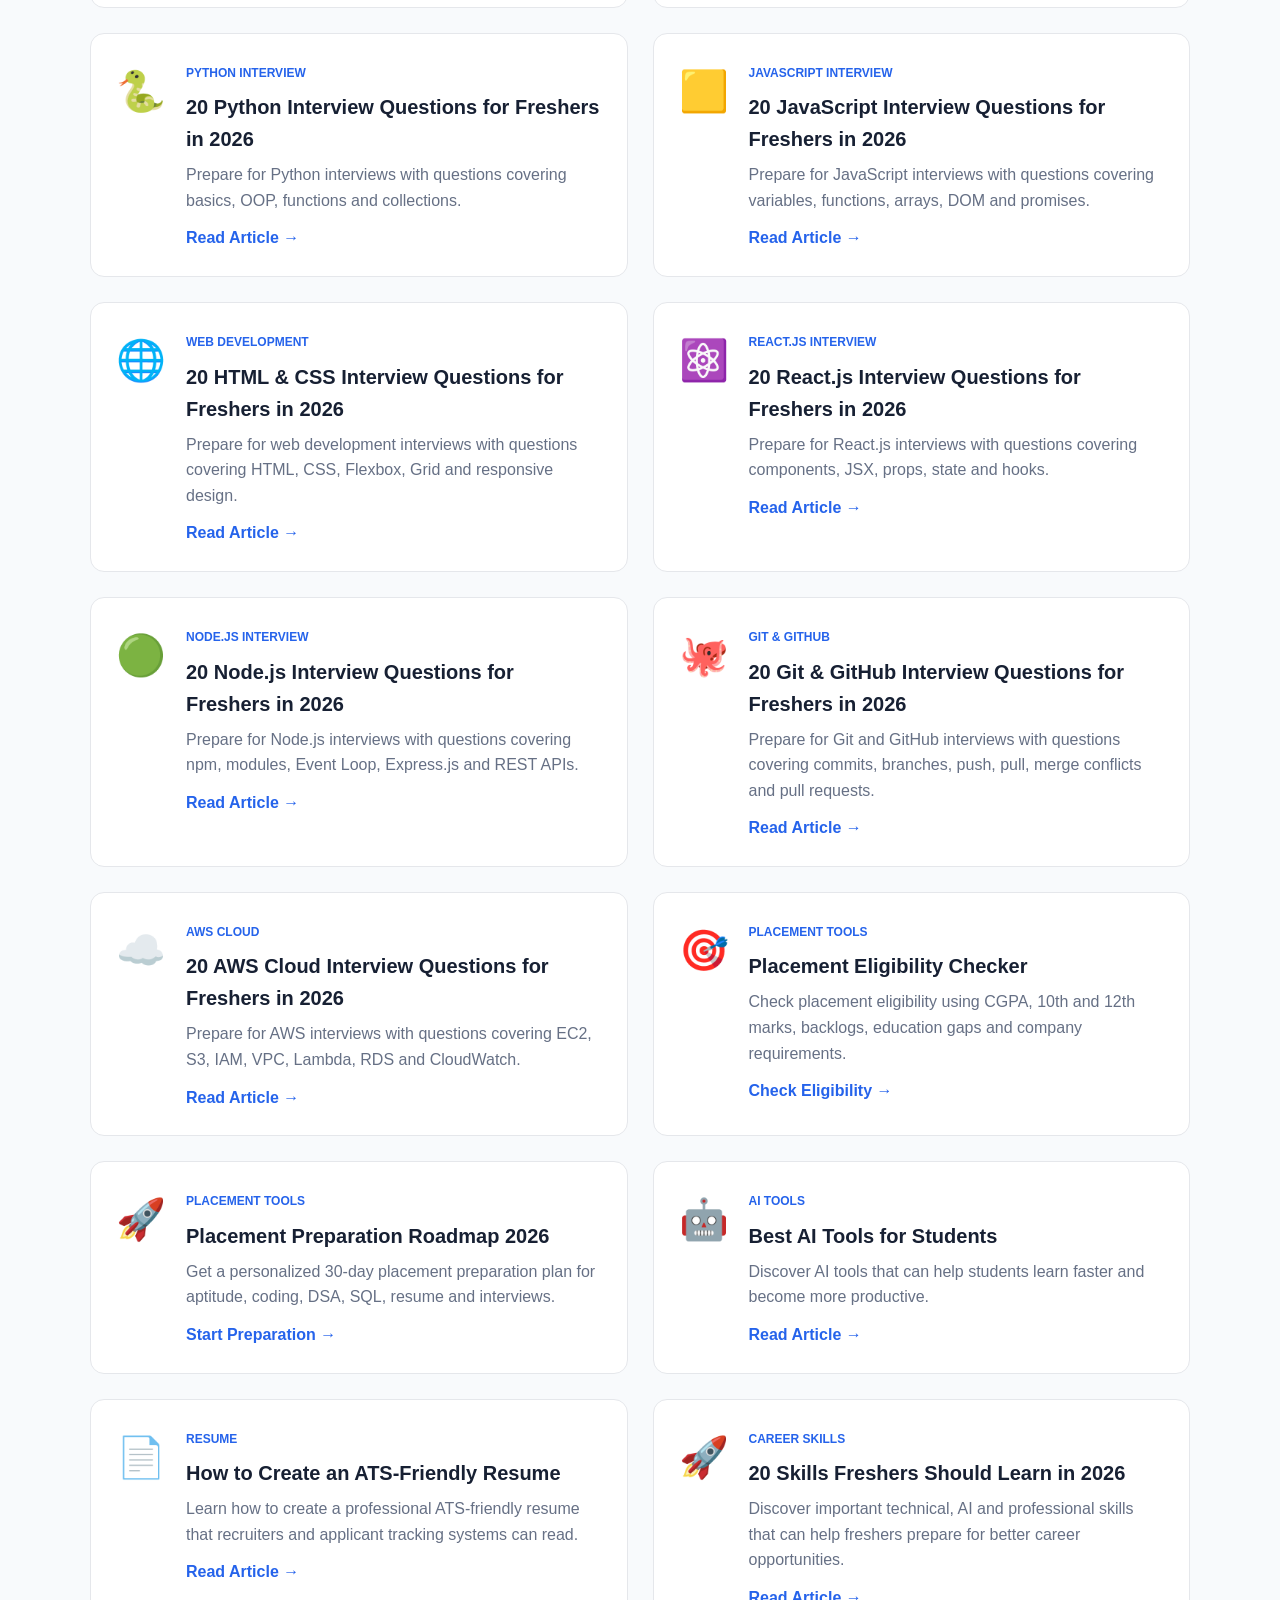
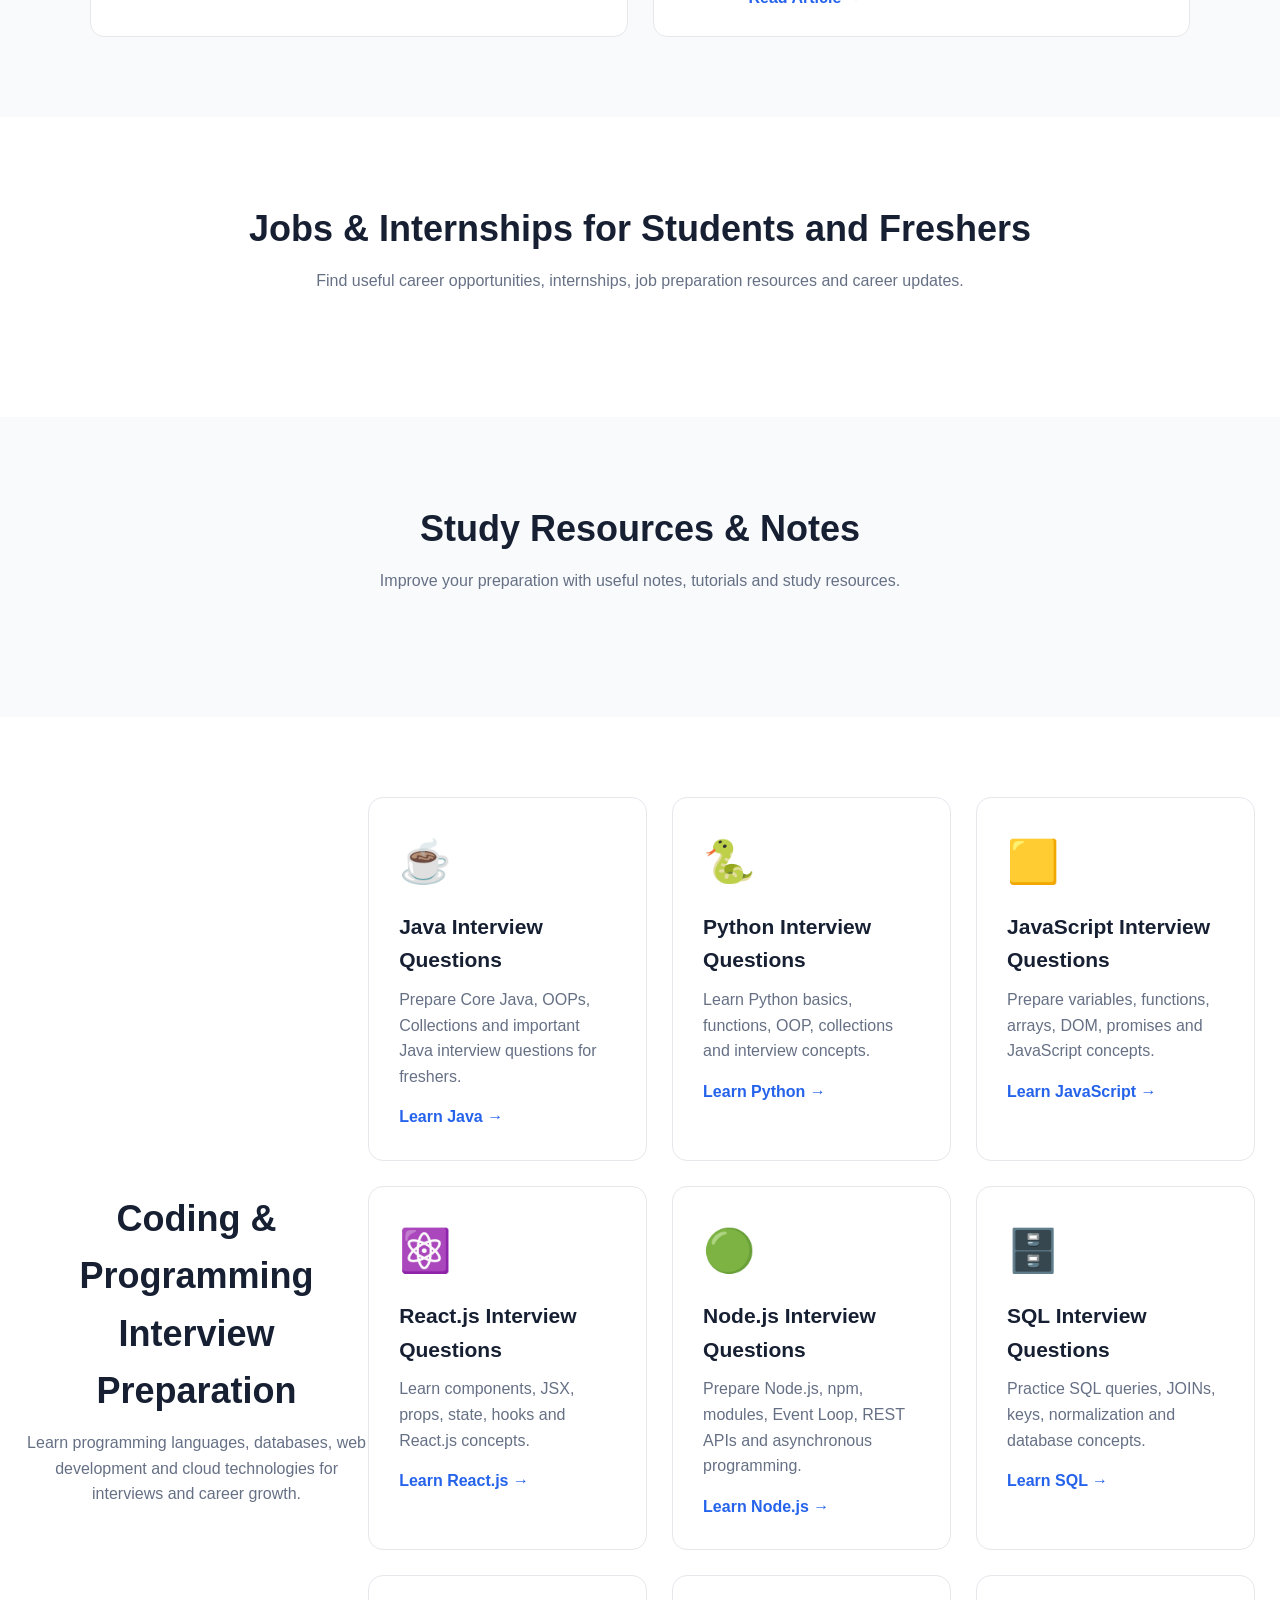
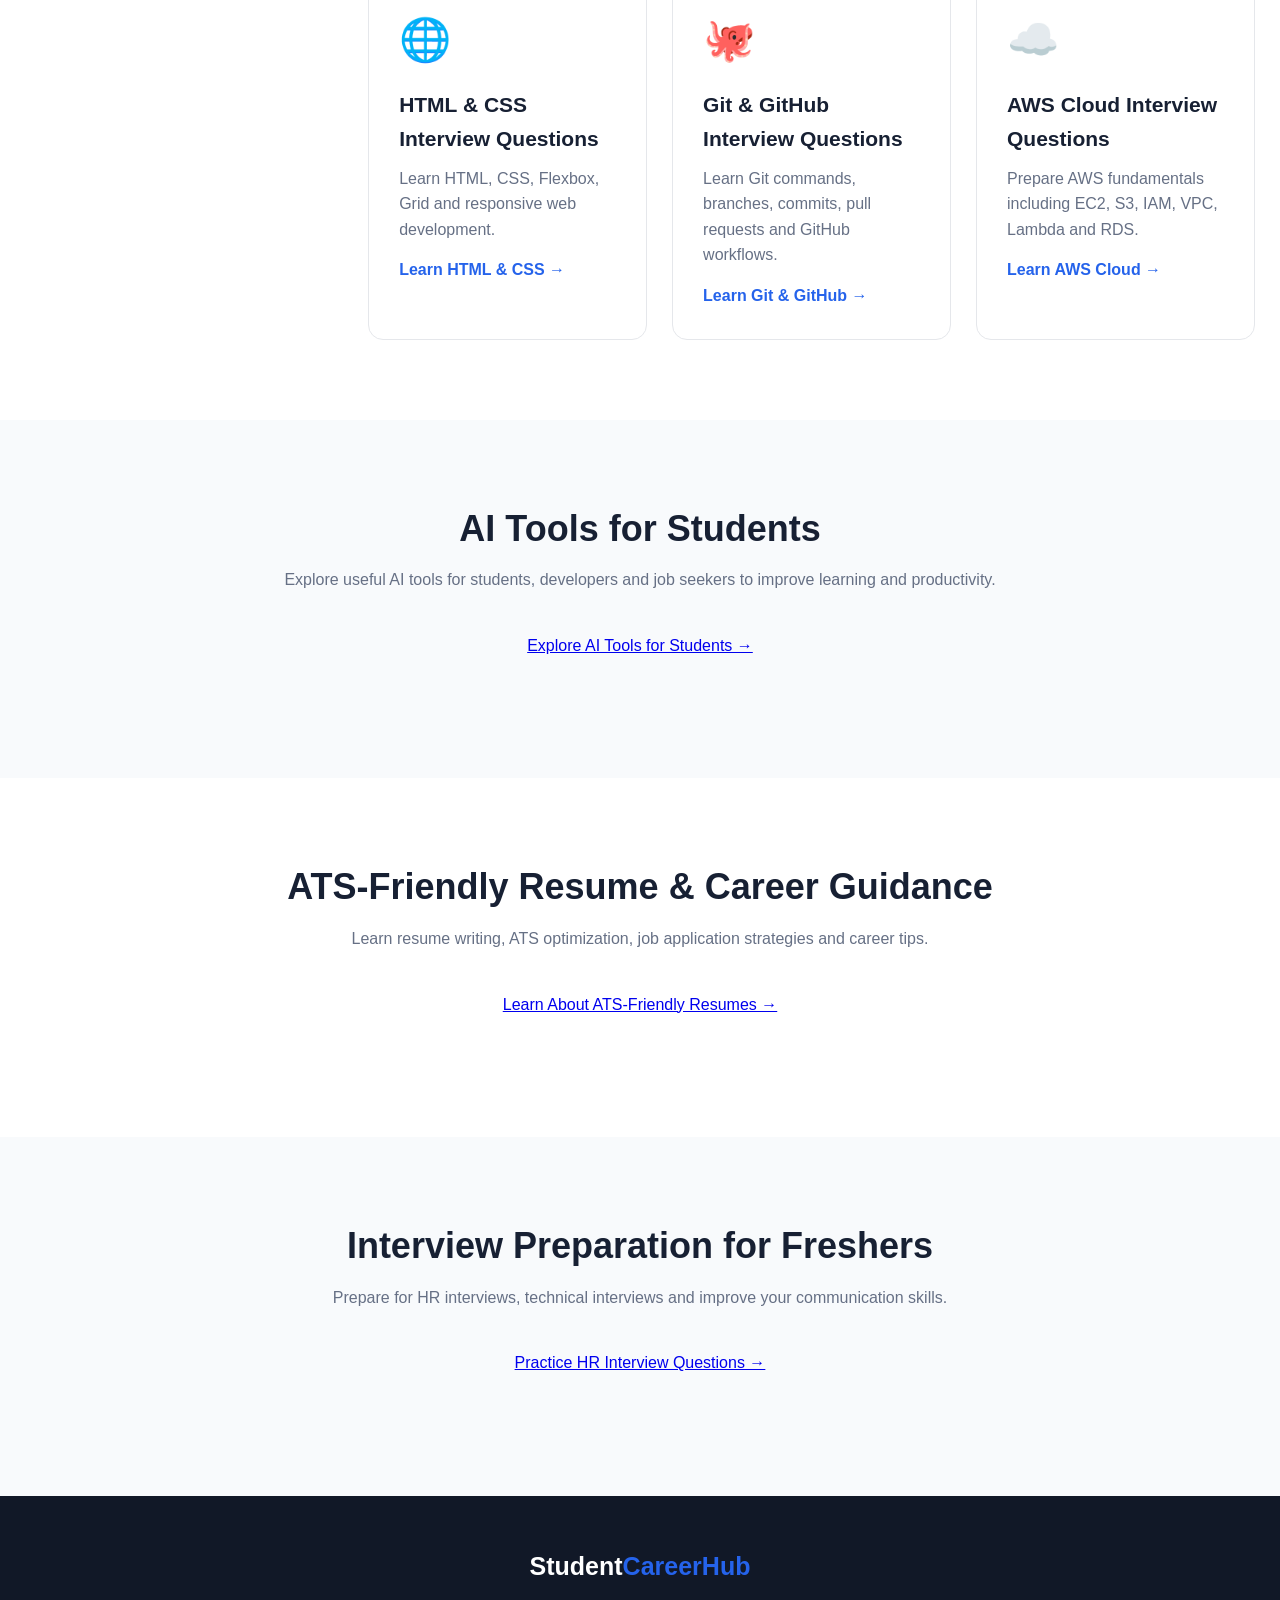
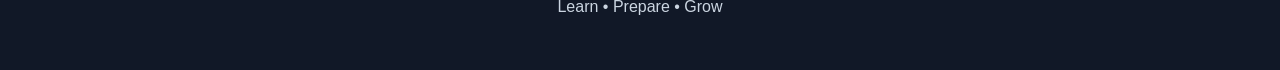
==== commit 64cea738: "Update print statement from 'Hello' to 'Goodbye'" ====
--- a/index.html
+++ b/index.html
@@ -1,1821 +1,895 @@
 <!DOCTYPE html>
-
 <html lang="en">
 <head>
-
-```
-<meta charset="UTF-8">
-
-<meta name="viewport" content="width=device-width, initial-scale=1.0">
-
-<meta name="theme-color" content="#2563eb">
-
-<!-- Google Search Console Verification -->
-<meta name="google-site-verification"
-    content="4oYXq6Z_dn-Oo9JOSTXt0IVfnlADn9JGjfWMFpP42fE">
-
-<!-- ================= PRIMARY SEO ================= -->
-
-<title>StudentCareerHub – Jobs, Internships, Coding & Career Guidance</title>
-
-<meta name="description"
-    content="StudentCareerHub helps students and freshers find jobs and internships, learn coding, explore AI tools, build ATS-friendly resumes and prepare for interviews in 2026.">
-
-<meta name="keywords"
-    content="jobs for freshers, internships for students, coding tutorials, Java interview questions, Python interview questions, JavaScript interview questions, React.js interview questions, SQL interview questions, AI tools for students, ATS resume, interview preparation, placement preparation 2026">
-
-<meta name="author"
-    content="StudentCareerHub">
-
-<meta name="robots"
-    content="index, follow, max-image-preview:large, max-snippet:-1, max-video-preview:-1">
-
-<link rel="canonical"
-    href="https://dwivediayush662-lang.github.io/studentcareerhub/">
-
-<!-- ================= OPEN GRAPH ================= -->
-
-<meta property="og:title"
-    content="StudentCareerHub – Jobs, Coding & Career Guidance">
-
-<meta property="og:description"
-    content="Find jobs, internships, coding resources, AI tools, resume tips, placement preparation and interview questions for students and freshers.">
-
-<meta property="og:type"
-    content="website">
-
-<meta property="og:url"
-    content="https://dwivediayush662-lang.github.io/studentcareerhub/">
-
-<meta property="og:site_name"
-    content="StudentCareerHub">
-
-<meta property="og:locale"
-    content="en_IN">
-
-<!-- ================= TWITTER CARD ================= -->
-
-<meta name="twitter:card"
-    content="summary">
-
-<meta name="twitter:title"
-    content="StudentCareerHub – Jobs, Coding & Career Guidance">
-
-<meta name="twitter:description"
-    content="Jobs, internships, coding, AI tools, resumes, placements and interview preparation for students and freshers.">
-
-<!-- ================= STRUCTURED DATA ================= -->
-
-<!-- WebSite Schema -->
-<script type="application/ld+json">
-{
-  "@context": "https://schema.org",
-  "@type": "WebSite",
-  "name": "StudentCareerHub",
-  "alternateName": "Student Career Hub",
-  "url": "https://dwivediayush662-lang.github.io/studentcareerhub/",
-  "description": "StudentCareerHub provides jobs, internships, coding resources, AI tools, resume guidance, placement preparation and interview preparation for students and freshers."
-}
-</script>
-
-<!-- Organization Schema -->
-<script type="application/ld+json">
-{
-  "@context": "https://schema.org",
-  "@type": "Organization",
-  "name": "StudentCareerHub",
-  "url": "https://dwivediayush662-lang.github.io/studentcareerhub/",
-  "description": "Career and learning platform for students and freshers."
-}
-</script>
-
-<!-- WebPage Schema -->
-<script type="application/ld+json">
-{
-  "@context": "https://schema.org",
-  "@type": "WebPage",
-  "name": "StudentCareerHub – Jobs, Internships, Coding & Career Guidance",
-  "url": "https://dwivediayush662-lang.github.io/studentcareerhub/",
-  "description": "StudentCareerHub helps students and freshers with jobs, internships, coding, AI tools, resumes, placement preparation and interviews.",
-  "isPartOf": {
-    "@type": "WebSite",
-    "name": "StudentCareerHub",
-    "url": "https://dwivediayush662-lang.github.io/studentcareerhub/"
-  }
-}
-</script>
-
-<!-- CSS -->
-<link rel="stylesheet" href="style.css">
-
-<!-- ================= AI ASSISTANT STYLE ================= -->
-
-<style>
-
-    .ai-assistant-section {
-        padding: 70px 20px;
-        background: linear-gradient(135deg, #f8fbff, #eef5ff);
+    <meta charset="UTF-8">
+    <meta name="viewport" content="width=device-width, initial-scale=1.0">
+    <meta name="theme-color" content="#2563eb">
+
+    <!-- Google Search Console Verification -->
+    <meta name="google-site-verification" content="4oYXq6Z_dn-Oo9JOSTXt0IVfnlADn9JGjfWMFpP42fE">
+
+    <!-- ================= PRIMARY SEO ================= -->
+    <title>StudentCareerHub – Jobs, Internships, Coding & Career Guidance</title>
+    <meta name="description" content="StudentCareerHub helps students and freshers find jobs and internships, learn coding, explore AI tools, build ATS-friendly resumes and prepare for interviews in 2026.">
+    <meta name="keywords" content="jobs for freshers, internships for students, coding tutorials, Java interview questions, Python interview questions, JavaScript interview questions, React.js interview questions, SQL interview questions, AI tools for students, ATS resume, interview preparation, placement preparation 2026">
+    <meta name="author" content="StudentCareerHub">
+    <meta name="robots" content="index, follow, max-image-preview:large, max-snippet:-1, max-video-preview:-1">
+    <link rel="canonical" href="[https://dwivediayush662-lang.github.io/studentcareerhub/](https://dwivediayush662-lang.github.io/studentcareerhub/)">
+
+    <!-- ================= OPEN GRAPH ================= -->
+    <meta property="og:title" content="StudentCareerHub – Jobs, Coding & Career Guidance">
+    <meta property="og:description" content="Find jobs, internships, coding resources, AI tools, resume tips, placement preparation and interview questions for students and freshers.">
+    <meta property="og:type" content="website">
+    <meta property="og:url" content="[https://dwivediayush662-lang.github.io/studentcareerhub/](https://dwivediayush662-lang.github.io/studentcareerhub/)">
+    <meta property="og:site_name" content="StudentCareerHub">
+    <meta property="og:locale" content="en_IN">
+
+    <!-- ================= TWITTER CARD ================= -->
+    <meta name="twitter:card" content="summary">
+    <meta name="twitter:title" content="StudentCareerHub – Jobs, Coding & Career Guidance">
+    <meta name="twitter:description" content="Jobs, internships, coding, AI tools, resumes, placements and interview preparation for students and freshers.">
+
+    <!-- ================= STRUCTURED DATA ================= -->
+    <script type="application/ld+json">
+    {
+      "@context": "[https://schema.org](https://schema.org)",
+      "@type": "WebSite",
+      "name": "StudentCareerHub",
+      "alternateName": "Student Career Hub",
+      "url": "[https://dwivediayush662-lang.github.io/studentcareerhub/](https://dwivediayush662-lang.github.io/studentcareerhub/)",
+      "description": "StudentCareerHub provides jobs, internships, coding resources, AI tools, resume guidance, placement preparation and interview preparation for students and freshers."
     }
-
-    .ai-assistant-container {
-        max-width: 950px;
-        margin: auto;
+    </script>
+
+    <script type="application/ld+json">
+    {
+      "@context": "[https://schema.org](https://schema.org)",
+      "@type": "Organization",
+      "name": "StudentCareerHub",
+      "url": "[https://dwivediayush662-lang.github.io/studentcareerhub/](https://dwivediayush662-lang.github.io/studentcareerhub/)",
+      "description": "Career and learning platform for students and freshers."
     }
-
-    .ai-title {
-        text-align: center;
-        margin-bottom: 30px;
+    </script>
+
+    <script type="application/ld+json">
+    {
+      "@context": "[https://schema.org](https://schema.org)",
+      "@type": "WebPage",
+      "name": "StudentCareerHub – Jobs, Internships, Coding & Career Guidance",
+      "url": "[https://dwivediayush662-lang.github.io/studentcareerhub/](https://dwivediayush662-lang.github.io/studentcareerhub/)",
+      "description": "StudentCareerHub helps students and freshers with jobs, internships, coding, AI tools, resumes, placement preparation and interviews.",
+      "isPartOf": {
+        "@type": "WebSite",
+        "name": "StudentCareerHub",
+        "url": "[https://dwivediayush662-lang.github.io/studentcareerhub/](https://dwivediayush662-lang.github.io/studentcareerhub/)"
+      }
     }
-
-    .ai-title h2 {
-        font-size: 34px;
-        margin-bottom: 10px;
-    }
-
-    .ai-title p {
-        color: #666;
-        font-size: 16px;
-    }
-
-    .ai-chat-box {
-        background: white;
-        border-radius: 20px;
-        box-shadow: 0 10px 40px rgba(0,0,0,0.10);
-        overflow: hidden;
-        border: 1px solid #e5eaf2;
-    }
-
-    .ai-chat-header {
-        padding: 18px 22px;
-        background: #111827;
-        color: white;
-        display: flex;
-        align-items: center;
-        justify-content: space-between;
-    }
-
-    .ai-brand {
-        display: flex;
-        align-items: center;
-        gap: 12px;
-    }
-
-    .ai-icon {
-        width: 42px;
-        height: 42px;
-        border-radius: 50%;
-        display: flex;
-        align-items: center;
-        justify-content: center;
-        background: #2563eb;
-        font-size: 21px;
-    }
-
-    .ai-brand h3 {
-        margin: 0;
-        font-size: 17px;
-    }
-
-    .ai-status {
-        margin: 3px 0 0;
-        font-size: 12px;
-        opacity: .75;
-    }
-
-    .clear-chat {
-        background: transparent;
-        border: 1px solid rgba(255,255,255,.3);
-        color: white;
-        border-radius: 8px;
-        padding: 7px 12px;
-        cursor: pointer;
-    }
-
-    .clear-chat:hover {
-        background: rgba(255,255,255,.1);
-    }
-
-    .ai-messages {
-        height: 420px;
-        overflow-y: auto;
-        padding: 22px;
-        background: #f9fafb;
-    }
-
-    .ai-message {
-        display: flex;
-        margin-bottom: 18px;
-    }
-
-    .ai-message.user {
-        justify-content: flex-end;
-    }
-
-    .message-bubble {
-        max-width: 78%;
-        padding: 13px 16px;
-        border-radius: 16px;
-        line-height: 1.55;
-        font-size: 15px;
-        white-space: pre-wrap;
-        word-wrap: break-word;
-    }
-
-    .ai-message.assistant .message-bubble {
-        background: white;
-        color: #1f2937;
-        border: 1px solid #e5e7eb;
-        border-bottom-left-radius: 5px;
-    }
-
-    .ai-message.user .message-bubble {
-        background: #2563eb;
-        color: white;
-        border-bottom-right-radius: 5px;
-    }
-
-    .ai-welcome {
-        text-align: center;
-        padding: 35px 15px;
-    }
-
-    .ai-welcome-icon {
-        font-size: 45px;
-        margin-bottom: 10px;
-    }
-
-    .ai-welcome h3 {
-        margin-bottom: 8px;
-    }
-
-    .ai-welcome p {
-        color: #6b7280;
-        max-width: 600px;
-        margin: auto;
-    }
-
-    .ai-suggestions {
-        display: flex;
-        gap: 8px;
-        flex-wrap: wrap;
-        justify-content: center;
-        margin-top: 20px;
-    }
-
-    .ai-suggestion {
-        background: white;
-        border: 1px solid #dbe3ef;
-        border-radius: 20px;
-        padding: 8px 13px;
-        cursor: pointer;
-        font-size: 13px;
-    }
-
-    .ai-suggestion:hover {
-        border-color: #2563eb;
-        color: #2563eb;
-    }
-
-    .ai-input-area {
-        padding: 15px;
-        background: white;
-        border-top: 1px solid #e5e7eb;
-    }
-
-    .ai-input-form {
-        display: flex;
-        gap: 10px;
-    }
-
-    #aiInput {
-        flex: 1;
-        border: 1px solid #d1d5db;
-        border-radius: 13px;
-        padding: 13px 15px;
-        font-size: 15px;
-        outline: none;
-        resize: none;
-        font-family: inherit;
-    }
-
-    #aiInput:focus {
-        border-color: #2563eb;
-    }
-
-    #aiSendButton {
-        border: none;
-        border-radius: 13px;
-        padding: 0 20px;
-        background: #2563eb;
-        color: white;
-        cursor: pointer;
-        font-size: 15px;
-        font-weight: 600;
-    }
-
-    #aiSendButton:hover {
-        background: #1d4ed8;
-    }
-
-    #aiSendButton:disabled {
-        opacity: .6;
-        cursor: not-allowed;
-    }
-
-    .typing {
-        display: inline-flex;
-        gap: 4px;
-        align-items: center;
-    }
-
-    .typing span {
-        width: 7px;
-        height: 7px;
-        background: #777;
-        border-radius: 50%;
-        animation: typingAnimation 1.2s infinite;
-    }
-
-    .typing span:nth-child(2) {
-        animation-delay: .2s;
-    }
-
-    .typing span:nth-child(3) {
-        animation-delay: .4s;
-    }
-
-    @keyframes typingAnimation {
-        0%, 60%, 100% {
-            transform: translateY(0);
-            opacity: .5;
-        }
-
-        30% {
-            transform: translateY(-5px);
-            opacity: 1;
-        }
-    }
-
-    .ai-error {
-        color: #b91c1c;
-        background: #fee2e2;
-        border: 1px solid #fecaca;
-    }
-
-    @media (max-width: 600px) {
-
+    </script>
+
+    <!-- CSS -->
+    <link rel="stylesheet" href="style.css">
+
+    <!-- ================= AI ASSISTANT STYLE ================= -->
+    <style>
         .ai-assistant-section {
-            padding: 45px 12px;
+            padding: 70px 20px;
+            background: linear-gradient(135deg, #f8fbff, #eef5ff);
+        }
+
+        .ai-assistant-container {
+            max-width: 950px;
+            margin: auto;
+        }
+
+        .ai-title {
+            text-align: center;
+            margin-bottom: 30px;
         }
 
         .ai-title h2 {
-            font-size: 27px;
+            font-size: 34px;
+            margin-bottom: 10px;
+        }
+
+        .ai-title p {
+            color: #666;
+            font-size: 16px;
+        }
+
+        .ai-chat-box {
+            background: white;
+            border-radius: 20px;
+            box-shadow: 0 10px 40px rgba(0,0,0,0.10);
+            overflow: hidden;
+            border: 1px solid #e5eaf2;
+        }
+
+        .ai-chat-header {
+            padding: 18px 22px;
+            background: #111827;
+            color: white;
+            display: flex;
+            align-items: center;
+            justify-content: space-between;
+        }
+
+        .ai-brand {
+            display: flex;
+            align-items: center;
+            gap: 12px;
+        }
+
+        .ai-icon {
+            width: 42px;
+            height: 42px;
+            border-radius: 50%;
+            display: flex;
+            align-items: center;
+            justify-content: center;
+            background: #2563eb;
+            font-size: 21px;
+        }
+
+        .ai-brand h3 {
+            margin: 0;
+            font-size: 17px;
+        }
+
+        .ai-status {
+            margin: 3px 0 0;
+            font-size: 12px;
+            opacity: .75;
+        }
+
+        .clear-chat {
+            background: transparent;
+            border: 1px solid rgba(255,255,255,.3);
+            color: white;
+            border-radius: 8px;
+            padding: 7px 12px;
+            cursor: pointer;
+        }
+
+        .clear-chat:hover {
+            background: rgba(255,255,255,.1);
         }
 
         .ai-messages {
-            height: 400px;
+            height: 420px;
+            overflow-y: auto;
+            padding: 22px;
+            background: #f9fafb;
+        }
+
+        .ai-message {
+            display: flex;
+            margin-bottom: 18px;
+        }
+
+        .ai-message.user {
+            justify-content: flex-end;
+        }
+
+        .message-bubble {
+            max-width: 78%;
+            padding: 13px 16px;
+            border-radius: 16px;
+            line-height: 1.55;
+            font-size: 15px;
+            white-space: pre-wrap;
+            word-wrap: break-word;
+        }
+
+        .ai-message.assistant .message-bubble {
+            background: white;
+            color: #1f2937;
+            border: 1px solid #e5e7eb;
+            border-bottom-left-radius: 5px;
+        }
+
+        .ai-message.user .message-bubble {
+            background: #2563eb;
+            color: white;
+            border-bottom-right-radius: 5px;
+        }
+
+        .ai-welcome {
+            text-align: center;
+            padding: 35px 15px;
+        }
+
+        .ai-welcome-icon {
+            font-size: 45px;
+            margin-bottom: 10px;
+        }
+
+        .ai-welcome h3 {
+            margin-bottom: 8px;
+        }
+
+        .ai-welcome p {
+            color: #6b7280;
+            max-width: 600px;
+            margin: auto;
+        }
+
+        .ai-suggestions {
+            display: flex;
+            gap: 8px;
+            flex-wrap: wrap;
+            justify-content: center;
+            margin-top: 20px;
+        }
+
+        .ai-suggestion {
+            background: white;
+            border: 1px solid #dbe3ef;
+            border-radius: 20px;
+            padding: 8px 13px;
+            cursor: pointer;
+            font-size: 13px;
+        }
+
+        .ai-suggestion:hover {
+            border-color: #2563eb;
+            color: #2563eb;
+        }
+
+        .ai-input-area {
             padding: 15px;
-        }
-
-        .message-bubble {
-            max-width: 88%;
-            font-size: 14px;
+            background: white;
+            border-top: 1px solid #e5e7eb;
         }
 
         .ai-input-form {
-            gap: 7px;
+            display: flex;
+            gap: 10px;
+        }
+
+        #aiInput {
+            flex: 1;
+            border: 1px solid #d1d5db;
+            border-radius: 13px;
+            padding: 13px 15px;
+            font-size: 15px;
+            outline: none;
+            resize: none;
+            font-family: inherit;
+        }
+
+        #aiInput:focus {
+            border-color: #2563eb;
         }
 
         #aiSendButton {
-            padding: 0 14px;
-        }
-
-        .clear-chat {
-            font-size: 11px;
-            padding: 6px 8px;
-        }
-    }
-
-</style>
-```
-
+            border: none;
+            border-radius: 13px;
+            padding: 0 20px;
+            background: #2563eb;
+            color: white;
+            cursor: pointer;
+            font-size: 15px;
+            font-weight: 600;
+        }
+
+        #aiSendButton:hover {
+            background: #1d4ed8;
+        }
+
+        #aiSendButton:disabled {
+            opacity: .6;
+            cursor: not-allowed;
+        }
+
+        .typing {
+            display: inline-flex;
+            gap: 4px;
+            align-items: center;
+        }
+
+        .typing span {
+            width: 7px;
+            height: 7px;
+            background: #777;
+            border-radius: 50%;
+            animation: typingAnimation 1.2s infinite;
+        }
+
+        .typing span:nth-child(2) {
+            animation-delay: .2s;
+        }
+
+        .typing span:nth-child(3) {
+            animation-delay: .4s;
+        }
+
+        @keyframes typingAnimation {
+            0%, 60%, 100% {
+                transform: translateY(0);
+                opacity: .5;
+            }
+            30% {
+                transform: translateY(-5px);
+                opacity: 1;
+            }
+        }
+
+        .ai-error {
+            color: #b91c1c;
+            background: #fee2e2;
+            border: 1px solid #fecaca;
+        }
+
+        @media (max-width: 600px) {
+            .ai-assistant-section {
+                padding: 45px 12px;
+            }
+            .ai-title h2 {
+                font-size: 27px;
+            }
+            .ai-messages {
+                height: 400px;
+                padding: 15px;
+            }
+            .message-bubble {
+                max-width: 88%;
+                font-size: 14px;
+            }
+            .ai-input-form {
+                gap: 7px;
+            }
+            #aiSendButton {
+                padding: 0 14px;
+            }
+            .clear-chat {
+                font-size: 11px;
+                padding: 6px 8px;
+            }
+        }
+    </style>
 </head>
 
 <body>
 
-<!-- ================= NAVBAR ================= -->
-
-<header>
-
-```
-<nav class="navbar" aria-label="Main navigation">
-
-    <div class="logo">
-        Student<span>CareerHub</span>
-    </div>
-
-    <ul class="nav-links">
-
-        <li><a href="#home">Home</a></li>
-        <li><a href="#jobs">Jobs</a></li>
-        <li><a href="#study">Study</a></li>
-        <li><a href="#coding">Coding</a></li>
-        <li><a href="#ai">AI Tools</a></li>
-        <li><a href="#resume">Resume</a></li>
-        <li><a href="#interview">Interview</a></li>
-
-    </ul>
-
-</nav>
-```
-
-</header>
-
-<!-- ================= HERO ================= -->
-
-<main>
-
-<section id="home" class="hero">
-
-```
-<div class="hero-content">
-
-    <div class="badge">
-        🚀 Your Career Starts Here
-    </div>
-
-    <h1>
-        Learn Skills.<br>
-        Build Your <span>Career.</span>
-    </h1>
-
-    <p>
-        StudentCareerHub helps students and freshers discover
-        jobs, internships, learn coding, use AI tools,
-        build resumes and prepare for interviews.
-    </p>
-
-    <!-- SEARCH / AI -->
-
-    <div class="search-box">
-
-        <input
-            type="text"
-            id="searchInput"
-            placeholder="Ask StudentCareerHub AI anything..."
-            autocomplete="off"
-            aria-label="Ask StudentCareerHub AI"
-        >
-
-        <button
-            type="button"
-            onclick="searchContent()">
-            🤖 Ask AI
-        </button>
-
-    </div>
-
-    <p style="font-size:13px; margin-top:10px; opacity:.75;">
-        Try: "How can I prepare for a Java interview?" or
-        "Make me a 30-day placement plan."
-    </p>
-
-    <div class="hero-buttons">
-
-        <a href="#latest" class="btn primary">
-            Explore Articles
-        </a>
-
-        <a href="#categories" class="btn secondary">
-            Explore Categories
-        </a>
-
-    </div>
-
-</div>
-```
-
-</section>
-
-<!-- ================= AI ASSISTANT ================= -->
-
-<section id="studentcareerhub-ai"
-         class="ai-assistant-section"
-         aria-labelledby="ai-heading">
-
-```
-<div class="ai-assistant-container">
-
-    <div class="ai-title">
-
-        <h2 id="ai-heading">
-            🤖 StudentCareerHub AI Career Assistant
-        </h2>
-
-        <p>
-            Ask questions about careers, coding, resumes,
-            interviews, placement preparation, study,
-            English communication and more.
-        </p>
-
-    </div>
-
-    <div class="ai-chat-box">
-
-        <div class="ai-chat-header">
-
-            <div class="ai-brand">
-
-                <div class="ai-icon">
-                    🤖
-                </div>
-
-                <div>
-                    <h3>StudentCareerHub AI</h3>
-
-                    <p class="ai-status">
-                        AI Career & Learning Assistant
-                    </p>
-                </div>
-
-            </div>
-
-            <button
-                type="button"
-                class="clear-chat"
-                onclick="clearChat()">
-                Clear
-            </button>
-
-        </div>
-
-
-        <div id="aiMessages"
-             class="ai-messages"
-             aria-live="polite">
-
-            <div class="ai-welcome">
-
-                <div class="ai-welcome-icon">
-                    🤖
-                </div>
-
-                <h3>
-                    How can I help you today?
-                </h3>
-
+    <!-- ================= NAVBAR ================= -->
+    <header>
+        <nav class="navbar" aria-label="Main navigation">
+            <div class="logo">
+                Student<span>CareerHub</span>
+            </div>
+            <ul class="nav-links">
+                <li><a href="#home">Home</a></li>
+                <li><a href="#jobs">Jobs</a></li>
+                <li><a href="#study">Study</a></li>
+                <li><a href="#coding">Coding</a></li>
+                <li><a href="#ai">AI Tools</a></li>
+                <li><a href="#resume">Resume</a></li>
+                <li><a href="#interview">Interview</a></li>
+            </ul>
+        </nav>
+    </header>
+
+    <!-- ================= MAIN CONTENT ================= -->
+    <main>
+
+        <!-- HERO SECTION -->
+        <section id="home" class="hero">
+            <div class="hero-content">
+                <div class="badge">
+                    🚀 Your Career Starts Here
+                </div>
+                <h1>
+                    Learn Skills.<br>
+                    Build Your <span>Career.</span>
+                </h1>
                 <p>
-                    Ask me anything about your career, resume,
-                    coding, interviews, study or English communication.
+                    StudentCareerHub helps students and freshers discover
+                    jobs, internships, learn coding, use AI tools,
+                    build resumes and prepare for interviews.
                 </p>
 
-                <div class="ai-suggestions">
-
+                <!-- SEARCH / AI -->
+                <div class="search-box">
+                    <input
+                        type="text"
+                        id="searchInput"
+                        placeholder="Ask StudentCareerHub AI anything..."
+                        autocomplete="off"
+                        aria-label="Ask StudentCareerHub AI"
+                    >
                     <button
                         type="button"
-                        class="ai-suggestion"
-                        onclick="useSuggestion('How should I prepare for a Java interview?')">
-                        ☕ Java Interview
+                        onclick="searchContent()">
+                        🤖 Ask AI
                     </button>
-
-                    <button
-                        type="button"
-                        class="ai-suggestion"
-                        onclick="useSuggestion('Create a 30-day placement preparation plan for me.')">
-                        🎯 Placement Plan
-                    </button>
-
-                    <button
-                        type="button"
-                        class="ai-suggestion"
-                        onclick="useSuggestion('How can I improve my English communication for interviews?')">
-                        🗣️ English
-                    </button>
-
-                    <button
-                        type="button"
-                        class="ai-suggestion"
-                        onclick="useSuggestion('How can I make my resume ATS friendly?')">
-                        📄 Resume
-                    </button>
-
-                </div>
-
-            </div>
-
+                </div>
+
+                <p style="font-size:13px; margin-top:10px; opacity:.75;">
+                    Try: "How can I prepare for a Java interview?" or
+                    "Make me a 30-day placement plan."
+                </p>
+
+                <div class="hero-buttons">
+                    <a href="#latest" class="btn primary">
+                        Explore Articles
+                    </a>
+                    <a href="#categories" class="btn secondary">
+                        Explore Categories
+                    </a>
+                </div>
+            </div>
+        </section>
+
+        <!-- AI ASSISTANT SECTION -->
+        <section id="studentcareerhub-ai" class="ai-assistant-section" aria-labelledby="ai-heading">
+            <div class="ai-assistant-container">
+                <div class="ai-title">
+                    <h2 id="ai-heading">
+                        🤖 StudentCareerHub AI Career Assistant
+                    </h2>
+                    <p>
+                        Ask questions about careers, coding, resumes,
+                        interviews, placement preparation, study,
+                        English communication and more.
+                    </p>
+                </div>
+
+                <div class="ai-chat-box">
+                    <div class="ai-chat-header">
+                        <div class="ai-brand">
+                            <div class="ai-icon">
+                                🤖
+                            </div>
+                            <div>
+                                <h3>StudentCareerHub AI</h3>
+                                <p class="ai-status">
+                                    AI Career & Learning Assistant
+                                </p>
+                            </div>
+                        </div>
+                        <button
+                            type="button"
+                            class="clear-chat"
+                            onclick="clearChat()">
+                            Clear
+                        </button>
+                    </div>
+
+                    <div id="aiMessages" class="ai-messages" aria-live="polite">
+                        <div class="ai-welcome">
+                            <div class="ai-welcome-icon">
+                                🤖
+                            </div>
+                            <h3>
+                                How can I help you today?
+                            </h3>
+                            <p>
+                                Ask me anything about your career, resume,
+                                coding, interviews, study or English communication.
+                            </p>
+                            <div class="ai-suggestions">
+                                <button
+                                    type="button"
+                                    class="ai-suggestion"
+                                    onclick="useSuggestion('How should I prepare for a Java interview?')">
+                                    ☕ Java Interview
+                                </button>
+                                <button
+                                    type="button"
+                                    class="ai-suggestion"
+                                    onclick="useSuggestion('Create a 30-day placement preparation plan for me.')">
+                                    🎯 Placement Plan
+                                </button>
+                                <button
+                                    type="button"
+                                    class="ai-suggestion"
+                                    onclick="useSuggestion('How can I improve my English communication for interviews?')">
+                                    🗣️ English
+                                </button>
+                                <button
+                                    type="button"
+                                    class="ai-suggestion"
+                                    onclick="useSuggestion('How can I make my resume ATS friendly?')">
+                                    📄 Resume
+                                </button>
+                            </div>
+                        </div>
+                    </div>
+
+                    <div class="ai-input-area">
+                        <form class="ai-input-form" onsubmit="sendAIMessage(event)">
+                            <input
+                                type="text"
+                                id="aiInput"
+                                placeholder="Ask anything about career, coding or interviews..."
+                                autocomplete="off"
+                                maxlength="12000"
+                                aria-label="Ask StudentCareerHub AI"
+                            >
+                            <button type="submit" id="aiSendButton">
+                                Send
+                            </button>
+                        </form>
+                    </div>
+                </div>
+            </div>
+        </section>
+
+        <!-- CATEGORIES SECTION -->
+        <section id="categories" class="categories">
+            <h2>Explore StudentCareerHub</h2>
+            <p class="section-description">
+                Everything students and freshers need to learn,
+                prepare for placements and grow their careers.
+            </p>
+
+            <div class="category-grid">
+                <div class="category-card">
+                    <div class="icon">💼</div>
+                    <h3>Jobs & Internships</h3>
+                    <p>
+                        Find job opportunities, internships and
+                        career updates for students and freshers.
+                    </p>
+                    <a href="#jobs">Explore Jobs →</a>
+                </div>
+
+                <div class="category-card">
+                    <div class="icon">🎓</div>
+                    <h3>Study & Notes</h3>
+                    <p>
+                        Study resources, exam preparation,
+                        notes and useful learning materials.
+                    </p>
+                    <a href="#study">Start Learning →</a>
+                </div>
+
+                <div class="category-card">
+                    <div class="icon">💻</div>
+                    <h3>Coding & Programming</h3>
+                    <p>
+                        Learn Java, Python, JavaScript,
+                        HTML, CSS and web development.
+                    </p>
+                    <a href="#coding">Learn Coding →</a>
+                </div>
+
+                <div class="category-card">
+                    <div class="icon">🤖</div>
+                    <h3>AI Tools for Students</h3>
+                    <p>
+                        Discover useful AI tools for education,
+                        productivity and career growth.
+                    </p>
+                    <a href="#ai">Explore AI →</a>
+                </div>
+
+                <div class="category-card">
+                    <div class="icon">📄</div>
+                    <h3>Resume & ATS</h3>
+                    <p>
+                        Create professional ATS-friendly resumes
+                        and improve your chances of getting shortlisted.
+                    </p>
+                    <a href="#resume">Build Resume →</a>
+                </div>
+
+                <div class="category-card">
+                    <div class="icon">🎤</div>
+                    <h3>Interview Preparation</h3>
+                    <p>
+                        Practice HR and technical interview questions
+                        and improve your communication skills.
+                    </p>
+                    <a href="#interview">Prepare Now →</a>
+                </div>
+            </div>
+        </section>
+
+        <!-- LATEST ARTICLES SECTION -->
+        <section id="latest" class="latest">
+            <div class="section-heading">
+                <h2>Latest Career & Interview Articles</h2>
+                <p>
+                    Explore coding interview questions, AI tools,
+                    resume guides and placement preparation resources.
+                </p>
+            </div>
+
+            <div class="article-grid">
+                <article class="article-card">
+                    <div class="article-icon">🎤</div>
+                    <div class="article-content">
+                        <span>INTERVIEW</span>
+                        <h3>Top HR Interview Questions for Freshers</h3>
+                        <p>Learn common HR interview questions and how to answer them confidently.</p>
+                        <a href="hr-interview-questions.html" aria-label="Read HR Interview Questions for Freshers">Read Article →</a>
+                    </div>
+                </article>
+
+                <article class="article-card">
+                    <div class="article-icon">💻</div>
+                    <div class="article-content">
+                        <span>CODING</span>
+                        <h3>Java Interview Questions for Freshers</h3>
+                        <p>Prepare important Java concepts and questions commonly asked in interviews.</p>
+                        <a href="java-interview-questions.html" aria-label="Read Java Interview Questions for Freshers">Read Article →</a>
+                    </div>
+                </article>
+
+                <article class="article-card">
+                    <div class="article-icon">☕</div>
+                    <div class="article-content">
+                        <span>JAVA INTERVIEW</span>
+                        <h3>20 Java Interview Questions for Freshers in 2026</h3>
+                        <p>Prepare for Java interviews with important questions covering Core Java, OOPs, Collections, Exceptions and more.</p>
+                        <a href="java-interview-questions-2026.html">Read Article →</a>
+                    </div>
+                </article>
+
+                <article class="article-card">
+                    <div class="article-icon">🗄️</div>
+                    <div class="article-content">
+                        <span>SQL INTERVIEW</span>
+                        <h3>20 SQL Interview Questions for Freshers in 2026</h3>
+                        <p>Prepare for SQL and database interviews with questions covering queries, JOINs, keys, normalization and more.</p>
+                        <a href="sql-interview-questions-2026.html">Read Article →</a>
+                    </div>
+                </article>
+
+                <article class="article-card">
+                    <div class="article-icon">🐍</div>
+                    <div class="article-content">
+                        <span>PYTHON INTERVIEW</span>
+                        <h3>20 Python Interview Questions for Freshers in 2026</h3>
+                        <p>Prepare for Python interviews with questions covering basics, OOP, functions and collections.</p>
+                        <a href="python-interview-questions-2026.html">Read Article →</a>
+                    </div>
+                </article>
+
+                <article class="article-card">
+                    <div class="article-icon">🟨</div>
+                    <div class="article-content">
+                        <span>JAVASCRIPT INTERVIEW</span>
+                        <h3>20 JavaScript Interview Questions for Freshers in 2026</h3>
+                        <p>Prepare for JavaScript interviews with questions covering variables, functions, arrays, DOM and promises.</p>
+                        <a href="javascript-interview-questions-2026.html">Read Article →</a>
+                    </div>
+                </article>
+
+                <article class="article-card">
+                    <div class="article-icon">🌐</div>
+                    <div class="article-content">
+                        <span>WEB DEVELOPMENT</span>
+                        <h3>20 HTML & CSS Interview Questions for Freshers in 2026</h3>
+                        <p>Prepare for web development interviews with questions covering HTML, CSS, Flexbox, Grid and responsive design.</p>
+                        <a href="html-css-interview-questions-2026.html">Read Article →</a>
+                    </div>
+                </article>
+
+                <article class="article-card">
+                    <div class="article-icon">⚛️</div>
+                    <div class="article-content">
+                        <span>REACT.JS INTERVIEW</span>
+                        <h3>20 React.js Interview Questions for Freshers in 2026</h3>
+                        <p>Prepare for React.js interviews with questions covering components, JSX, props, state and hooks.</p>
+                        <a href="reactjs-interview-questions-2026.html">Read Article →</a>
+                    </div>
+                </article>
+
+                <article class="article-card">
+                    <div class="article-icon">🟢</div>
+                    <div class="article-content">
+                        <span>NODE.JS INTERVIEW</span>
+                        <h3>20 Node.js Interview Questions for Freshers in 2026</h3>
+                        <p>Prepare for Node.js interviews with questions covering npm, modules, Event Loop, Express.js and REST APIs.</p>
+                        <a href="nodejs-interview-questions-2026.html">Read Article →</a>
+                    </div>
+                </article>
+
+                <article class="article-card">
+                    <div class="article-icon">🐙</div>
+                    <div class="article-content">
+                        <span>GIT & GITHUB</span>
+                        <h3>20 Git & GitHub Interview Questions for Freshers in 2026</h3>
+                        <p>Prepare for Git and GitHub interviews with questions covering commits, branches, push, pull, merge conflicts and pull requests.</p>
+                        <a href="git-github-interview-questions-2026.html">Read Article →</a>
+                    </div>
+                </article>
+
+                <article class="article-card">
+                    <div class="article-icon">☁️</div>
+                    <div class="article-content">
+                        <span>AWS CLOUD</span>
+                        <h3>20 AWS Cloud Interview Questions for Freshers in 2026</h3>
+                        <p>Prepare for AWS interviews with questions covering EC2, S3, IAM, VPC, Lambda, RDS and CloudWatch.</p>
+                        <a href="aws-cloud-interview-questions-2026.html">Read Article →</a>
+                    </div>
+                </article>
+
+                <article class="article-card">
+                    <div class="article-icon">🎯</div>
+                    <div class="article-content">
+                        <span>PLACEMENT TOOLS</span>
+                        <h3>Placement Eligibility Checker</h3>
+                        <p>Check placement eligibility using CGPA, 10th and 12th marks, backlogs, education gaps and company requirements.</p>
+                        <a href="placement-eligibility-checker.html">Check Eligibility →</a>
+                    </div>
+                </article>
+
+                <article class="article-card">
+                    <div class="article-icon">🚀</div>
+                    <div class="article-content">
+                        <span>PLACEMENT TOOLS</span>
+                        <h3>Placement Preparation Roadmap 2026</h3>
+                        <p>Get a personalized 30-day placement preparation plan for aptitude, coding, DSA, SQL, resume and interviews.</p>
+                        <a href="placement-preparation-roadmap.html">Start Preparation →</a>
+                    </div>
+                </article>
+
+                <article class="article-card">
+                    <div class="article-icon">🤖</div>
+                    <div class="article-content">
+                        <span>AI TOOLS</span>
+                        <h3>Best AI Tools for Students</h3>
+                        <p>Discover AI tools that can help students learn faster and become more productive.</p>
+                        <a href="ai-tools-for-students.html">Read Article →</a>
+                    </div>
+                </article>
+
+                <article class="article-card">
+                    <div class="article-icon">📄</div>
+                    <div class="article-content">
+                        <span>RESUME</span>
+                        <h3>How to Create an ATS-Friendly Resume</h3>
+                        <p>Learn how to create a professional ATS-friendly resume that recruiters and applicant tracking systems can read.</p>
+                        <a href="ats-friendly-resume.html">Read Article →</a>
+                    </div>
+                </article>
+
+                <article class="article-card">
+                    <div class="article-icon">🚀</div>
+                    <div class="article-content">
+                        <span>CAREER SKILLS</span>
+                        <h3>20 Skills Freshers Should Learn in 2026</h3>
+                        <p>Discover important technical, AI and professional skills that can help freshers prepare for better career opportunities.</p>
+                        <a href="skills-for-freshers-2026.html">Read Article →</a>
+                    </div>
+                </article>
+            </div>
+        </section>
+
+        <!-- JOBS SECTION -->
+        <section id="jobs" class="content-section">
+            <div class="section-heading">
+                <h2>Jobs & Internships for Students and Freshers</h2>
+                <p>Find useful career opportunities, internships, job preparation resources and career updates.</p>
+            </div>
+        </section>
+
+        <!-- STUDY SECTION -->
+        <section id="study" class="content-section light">
+            <div class="section-heading">
+                <h2>Study Resources & Notes</h2>
+                <p>Improve your preparation with useful notes, tutorials and study resources.</p>
+            </div>
+        </section>
+
+        <!-- CODING SECTION -->
+        <section id="coding" class="content-section">
+            <div class="section-heading">
+                <h2>Coding & Programming Interview Preparation</h2>
+                <p>Learn programming languages, databases, web development and cloud technologies for interviews and career growth.</p>
+            </div>
+
+            <div class="category-grid">
+                <div class="category-card">
+                    <div class="icon">☕</div>
+                    <h3>Java Interview Questions</h3>
+                    <p>Prepare Core Java, OOPs, Collections and important Java interview questions for freshers.</p>
+                    <a href="java-interview-questions-2026.html">Learn Java →</a>
+                </div>
+
+                <div class="category-card">
+                    <div class="icon">🐍</div>
+                    <h3>Python Interview Questions</h3>
+                    <p>Learn Python basics, functions, OOP, collections and interview concepts.</p>
+                    <a href="python-interview-questions-2026.html">Learn Python →</a>
+                </div>
+
+                <div class="category-card">
+                    <div class="icon">🟨</div>
+                    <h3>JavaScript Interview Questions</h3>
+                    <p>Prepare variables, functions, arrays, DOM, promises and JavaScript concepts.</p>
+                    <a href="javascript-interview-questions-2026.html">Learn JavaScript →</a>
+                </div>
+
+                <div class="category-card">
+                    <div class="icon">⚛️</div>
+                    <h3>React.js Interview Questions</h3>
+                    <p>Learn components, JSX, props, state, hooks and React.js concepts.</p>
+                    <a href="reactjs-interview-questions-2026.html">Learn React.js →</a>
+                </div>
+
+                <div class="category-card">
+                    <div class="icon">🟢</div>
+                    <h3>Node.js Interview Questions</h3>
+                    <p>Prepare Node.js, npm, modules, Event Loop, REST APIs and asynchronous programming.</p>
+                    <a href="nodejs-interview-questions-2026.html">Learn Node.js →</a>
+                </div>
+
+                <div class="category-card">
+                    <div class="icon">🗄️</div>
+                    <h3>SQL Interview Questions</h3>
+                    <p>Practice SQL queries, JOINs, keys, normalization and database concepts.</p>
+                    <a href="sql-interview-questions-2026.html">Learn SQL →</a>
+                </div>
+
+                <div class="category-card">
+                    <div class="icon">🌐</div>
+                    <h3>HTML & CSS Interview Questions</h3>
+                    <p>Learn HTML, CSS, Flexbox, Grid and responsive web development.</p>
+                    <a href="html-css-interview-questions-2026.html">Learn HTML & CSS →</a>
+                </div>
+
+                <div class="category-card">
+                    <div class="icon">🐙</div>
+                    <h3>Git & GitHub Interview Questions</h3>
+                    <p>Learn Git commands, branches, commits, pull requests and GitHub workflows.</p>
+                    <a href="git-github-interview-questions-2026.html">Learn Git & GitHub →</a>
+                </div>
+
+                <div class="category-card">
+                    <div class="icon">☁️</div>
+                    <h3>AWS Cloud Interview Questions</h3>
+                    <p>Prepare AWS fundamentals including EC2, S3, IAM, VPC, Lambda and RDS.</p>
+                    <a href="aws-cloud-interview-questions-2026.html">Learn AWS Cloud →</a>
+                </div>
+            </div>
+        </section>
+
+        <!-- AI SECTION -->
+        <section id="ai" class="content-section light">
+            <div class="section-heading">
+                <h2>AI Tools for Students</h2>
+                <p>Explore useful AI tools for students, developers and job seekers to improve learning and productivity.</p>
+                <p>
+                    <a href="ai-tools-for-students.html">Explore AI Tools for Students →</a>
+                </p>
+            </div>
+        </section>
+
+        <!-- RESUME SECTION -->
+        <section id="resume" class="content-section">
+            <div class="section-heading">
+                <h2>ATS-Friendly Resume & Career Guidance</h2>
+                <p>Learn resume writing, ATS optimization, job application strategies and career tips.</p>
+                <p>
+                    <a href="ats-friendly-resume.html">Learn About ATS-Friendly Resumes →</a>
+                </p>
+            </div>
+        </section>
+
+        <!-- INTERVIEW SECTION -->
+        <section id="interview" class="content-section light">
+            <div class="section-heading">
+                <h2>Interview Preparation for Freshers</h2>
+                <p>Prepare for HR interviews, technical interviews and improve your communication skills.</p>
+                <p>
+                    <a href="hr-interview-questions.html">Practice HR Interview Questions →</a>
+                </p>
+            </div>
+        </section>
+
+    </main>
+
+    <!-- ================= FOOTER ================= -->
+    <footer>
+        <div class="footer-logo">
+            Student<span>CareerHub</span>
         </div>
-
-
-        <div class="ai-input-area">
-
-            <form
-                class="ai-input-form"
-                onsubmit="sendAIMessage(event)">
-
-                <input
-                    type="text"
-                    id="aiInput"
-                    placeholder="Ask anything about career, coding or interviews..."
-                    autocomplete="off"
-                    maxlength="12000"
-                    aria-label="Ask StudentCareerHub AI"
-                >
-
-                <button
-                    type="submit"
-                    id="aiSendButton">
-                    Send
-                </button>
-
-            </form>
-
-        </div>
-
-    </div>
-
-</div>
-```
-
-</section>
-
-<!-- ================= CATEGORIES ================= -->
-
-<section id="categories" class="categories">
-
-```
-<h2>Explore StudentCareerHub</h2>
-
-<p class="section-description">
-    Everything students and freshers need to learn,
-    prepare for placements and grow their careers.
-</p>
-
-<div class="category-grid">
-
-    <div class="category-card">
-
-        <div class="icon">💼</div>
-
-        <h3>Jobs & Internships</h3>
-
-        <p>
-            Find job opportunities, internships and
-            career updates for students and freshers.
-        </p>
-
-        <a href="#jobs">Explore Jobs →</a>
-
-    </div>
-
-
-    <div class="category-card">
-
-        <div class="icon">🎓</div>
-
-        <h3>Study & Notes</h3>
-
-        <p>
-            Study resources, exam preparation,
-            notes and useful learning materials.
-        </p>
-
-        <a href="#study">Start Learning →</a>
-
-    </div>
-
-
-    <div class="category-card">
-
-        <div class="icon">💻</div>
-
-        <h3>Coding & Programming</h3>
-
-        <p>
-            Learn Java, Python, JavaScript,
-            HTML, CSS and web development.
-        </p>
-
-        <a href="#coding">Learn Coding →</a>
-
-    </div>
-
-
-    <div class="category-card">
-
-        <div class="icon">🤖</div>
-
-        <h3>AI Tools for Students</h3>
-
-        <p>
-            Discover useful AI tools for education,
-            productivity and career growth.
-        </p>
-
-        <a href="#ai">Explore AI →</a>
-
-    </div>
-
-
-    <div class="category-card">
-
-        <div class="icon">📄</div>
-
-        <h3>Resume & ATS</h3>
-
-        <p>
-            Create professional ATS-friendly resumes
-            and improve your chances of getting shortlisted.
-        </p>
-
-        <a href="#resume">Build Resume →</a>
-
-    </div>
-
-
-    <div class="category-card">
-
-        <div class="icon">🎤</div>
-
-        <h3>Interview Preparation</h3>
-
-        <p>
-            Practice HR and technical interview questions
-            and improve your communication skills.
-        </p>
-
-        <a href="#interview">Prepare Now →</a>
-
-    </div>
-
-</div>
-```
-
-</section>
-
-<!-- ================= LATEST ARTICLES ================= -->
-
-<section id="latest" class="latest">
-
-```
-<div class="section-heading">
-
-    <h2>Latest Career & Interview Articles</h2>
-
-    <p>
-        Explore coding interview questions, AI tools,
-        resume guides and placement preparation resources.
-    </p>
-
-</div>
-
-
-<div class="article-grid">
-
-
-    <article class="article-card">
-
-        <div class="article-icon">🎤</div>
-
-        <div class="article-content">
-
-            <span>INTERVIEW</span>
-
-            <h3>
-                Top HR Interview Questions for Freshers
-            </h3>
-
-            <p>
-                Learn common HR interview questions
-                and how to answer them confidently.
-            </p>
-
-            <a href="hr-interview-questions.html"
-               aria-label="Read HR Interview Questions for Freshers">
-                Read Article →
-            </a>
-
-        </div>
-
-    </article>
-
-
-    <article class="article-card">
-
-        <div class="article-icon">💻</div>
-
-        <div class="article-content">
-
-            <span>CODING</span>
-
-            <h3>
-                Java Interview Questions for Freshers
-            </h3>
-
-            <p>
-                Prepare important Java concepts and
-                questions commonly asked in interviews.
-            </p>
-
-            <a href="java-interview-questions.html"
-               aria-label="Read Java Interview Questions for Freshers">
-                Read Article →
-            </a>
-
-        </div>
-
-    </article>
-
-
-    <article class="article-card">
-
-        <div class="article-icon">☕</div>
-
-        <div class="article-content">
-
-            <span>JAVA INTERVIEW</span>
-
-            <h3>
-                20 Java Interview Questions for Freshers in 2026
-            </h3>
-
-            <p>
-                Prepare for Java interviews with important
-                questions covering Core Java, OOPs, Collections,
-                Exceptions and more.
-            </p>
-
-            <a href="java-interview-questions-2026.html">
-                Read Article →
-            </a>
-
-        </div>
-
-    </article>
-
-
-    <article class="article-card">
-
-        <div class="article-icon">🗄️</div>
-
-        <div class="article-content">
-
-            <span>SQL INTERVIEW</span>
-
-            <h3>
-                20 SQL Interview Questions for Freshers in 2026
-            </h3>
-
-            <p>
-                Prepare for SQL and database interviews with
-                questions covering queries, JOINs, keys,
-                normalization and more.
-            </p>
-
-            <a href="sql-interview-questions-2026.html">
-                Read Article →
-            </a>
-
-        </div>
-
-    </article>
-
-
-    <article class="article-card">
-
-        <div class="article-icon">🐍</div>
-
-        <div class="article-content">
-
-            <span>PYTHON INTERVIEW</span>
-
-            <h3>
-                20 Python Interview Questions for Freshers in 2026
-            </h3>
-
-            <p>
-                Prepare for Python interviews with questions
-                covering basics, OOP, functions and collections.
-            </p>
-
-            <a href="python-interview-questions-2026.html">
-                Read Article →
-            </a>
-
-        </div>
-
-    </article>
-
-
-    <article class="article-card">
-
-        <div class="article-icon">🟨</div>
-
-        <div class="article-content">
-
-            <span>JAVASCRIPT INTERVIEW</span>
-
-            <h3>
-                20 JavaScript Interview Questions for Freshers in 2026
-            </h3>
-
-            <p>
-                Prepare for JavaScript interviews with questions
-                covering variables, functions, arrays, DOM and promises.
-            </p>
-
-            <a href="javascript-interview-questions-2026.html">
-                Read Article →
-            </a>
-
-        </div>
-
-    </article>
-
-
-    <article class="article-card">
-
-        <div class="article-icon">🌐</div>
-
-        <div class="article-content">
-
-            <span>WEB DEVELOPMENT</span>
-
-            <h3>
-                20 HTML & CSS Interview Questions for Freshers in 2026
-            </h3>
-
-            <p>
-                Prepare for web development interviews with questions
-                covering HTML, CSS, Flexbox, Grid and responsive design.
-            </p>
-
-            <a href="html-css-interview-questions-2026.html">
-                Read Article →
-            </a>
-
-        </div>
-
-    </article>
-
-
-    <article class="article-card">
-
-        <div class="article-icon">⚛️</div>
-
-        <div class="article-content">
-
-            <span>REACT.JS INTERVIEW</span>
-
-            <h3>
-                20 React.js Interview Questions for Freshers in 2026
-            </h3>
-
-            <p>
-                Prepare for React.js interviews with questions
-                covering components, JSX, props, state and hooks.
-            </p>
-
-            <a href="reactjs-interview-questions-2026.html">
-                Read Article →
-            </a>
-
-        </div>
-
-    </article>
-
-
-    <article class="article-card">
-
-        <div class="article-icon">🟢</div>
-
-        <div class="article-content">
-
-            <span>NODE.JS INTERVIEW</span>
-
-            <h3>
-                20 Node.js Interview Questions for Freshers in 2026
-            </h3>
-
-            <p>
-                Prepare for Node.js interviews with questions covering
-                npm, modules, Event Loop, Express.js and REST APIs.
-            </p>
-
-            <a href="nodejs-interview-questions-2026.html">
-                Read Article →
-            </a>
-
-        </div>
-
-    </article>
-
-
-    <article class="article-card">
-
-        <div class="article-icon">🐙</div>
-
-        <div class="article-content">
-
-            <span>GIT & GITHUB</span>
-
-            <h3>
-                20 Git & GitHub Interview Questions for Freshers in 2026
-            </h3>
-
-            <p>
-                Prepare for Git and GitHub interviews with questions
-                covering commits, branches, push, pull, merge conflicts
-                and pull requests.
-            </p>
-
-            <a href="git-github-interview-questions-2026.html">
-                Read Article →
-            </a>
-
-        </div>
-
-    </article>
-
-
-    <article class="article-card">
-
-        <div class="article-icon">☁️</div>
-
-        <div class="article-content">
-
-            <span>AWS CLOUD</span>
-
-            <h3>
-                20 AWS Cloud Interview Questions for Freshers in 2026
-            </h3>
-
-            <p>
-                Prepare for AWS interviews with questions covering
-                EC2, S3, IAM, VPC, Lambda, RDS and CloudWatch.
-            </p>
-
-            <a href="aws-cloud-interview-questions-2026.html">
-                Read Article →
-            </a>
-
-        </div>
-
-    </article>
-
-
-    <article class="article-card">
-
-        <div class="article-icon">🎯</div>
-
-        <div class="article-content">
-
-            <span>PLACEMENT TOOLS</span>
-
-            <h3>
-                Placement Eligibility Checker
-            </h3>
-
-            <p>
-                Check placement eligibility using CGPA, 10th and
-                12th marks, backlogs, education gaps and company
-                requirements.
-            </p>
-
-            <a href="placement-eligibility-checker.html">
-                Check Eligibility →
-            </a>
-
-        </div>
-
-    </article>
-
-
-    <article class="article-card">
-
-        <div class="article-icon">🚀</div>
-
-        <div class="article-content">
-
-            <span>PLACEMENT TOOLS</span>
-
-            <h3>
-                Placement Preparation Roadmap 2026
-            </h3>
-
-            <p>
-                Get a personalized 30-day placement preparation plan
-                for aptitude, coding, DSA, SQL, resume and interviews.
-            </p>
-
-            <a href="placement-preparation-roadmap.html">
-                Start Preparation →
-            </a>
-
-        </div>
-
-    </article>
-
-
-    <article class="article-card">
-
-        <div class="article-icon">🤖</div>
-
-        <div class="article-content">
-
-            <span>AI TOOLS</span>
-
-            <h3>
-                Best AI Tools for Students
-            </h3>
-
-            <p>
-                Discover AI tools that can help students
-                learn faster and become more productive.
-            </p>
-
-            <a href="ai-tools-for-students.html">
-                Read Article →
-            </a>
-
-        </div>
-
-    </article>
-
-
-    <article class="article-card">
-
-        <div class="article-icon">📄</div>
-
-        <div class="article-content">
-
-            <span>RESUME</span>
-
-            <h3>
-                How to Create an ATS-Friendly Resume
-            </h3>
-
-            <p>
-                Learn how to create a professional ATS-friendly resume
-                that recruiters and applicant tracking systems can read.
-            </p>
-
-            <a href="ats-friendly-resume.html">
-                Read Article →
-            </a>
-
-        </div>
-
-    </article>
-
-
-    <article class="article-card">
-
-        <div class="article-icon">🚀</div>
-
-        <div class="article-content">
-
-            <span>CAREER SKILLS</span>
-
-            <h3>
-                20 Skills Freshers Should Learn in 2026
-            </h3>
-
-            <p>
-                Discover important technical, AI and professional
-                skills that can help freshers prepare for better
-                career opportunities.
-            </p>
-
-            <a href="skills-for-freshers-2026.html">
-                Read Article →
-            </a>
-
-        </div>
-
-    </article>
-
-</div>
-```
-
-</section>
-
-<!-- ================= JOBS ================= -->
-
-<section id="jobs" class="content-section">
-
-```
-<div class="section-heading">
-
-    <h2>Jobs & Internships for Students and Freshers</h2>
-
-    <p>
-        Find useful career opportunities, internships,
-        job preparation resources and career updates.
-    </p>
-
-</div>
-```
-
-</section>
-
-<!-- ================= STUDY ================= -->
-
-<section id="study" class="content-section light">
-
-```
-<div class="section-heading">
-
-    <h2>Study Resources & Notes</h2>
-
-    <p>
-        Improve your preparation with useful notes,
-        tutorials and study resources.
-    </p>
-
-</div>
-```
-
-</section>
-
-<!-- ================= CODING ================= -->
-
-<section id="coding" class="content-section">
-
-```
-<div class="section-heading">
-
-    <h2>
-        Coding & Programming Interview Preparation
-    </h2>
-
-    <p>
-        Learn programming languages, databases, web development
-        and cloud technologies for interviews and career growth.
-    </p>
-
-</div>
-
-<div class="category-grid">
-
-    <div class="category-card">
-        <div class="icon">☕</div>
-        <h3>Java Interview Questions</h3>
-        <p>
-            Prepare Core Java, OOPs, Collections and important
-            Java interview questions for freshers.
-        </p>
-        <a href="java-interview-questions-2026.html">
-            Learn Java →
-        </a>
-    </div>
-
-    <div class="category-card">
-        <div class="icon">🐍</div>
-        <h3>Python Interview Questions</h3>
-        <p>
-            Learn Python basics, functions, OOP, collections
-            and interview concepts.
-        </p>
-        <a href="python-interview-questions-2026.html">
-            Learn Python →
-        </a>
-    </div>
-
-    <div class="category-card">
-        <div class="icon">🟨</div>
-        <h3>JavaScript Interview Questions</h3>
-        <p>
-            Prepare variables, functions, arrays, DOM,
-            promises and JavaScript concepts.
-        </p>
-        <a href="javascript-interview-questions-2026.html">
-            Learn JavaScript →
-        </a>
-    </div>
-
-    <div class="category-card">
-        <div class="icon">⚛️</div>
-        <h3>React.js Interview Questions</h3>
-        <p>
-            Learn components, JSX, props, state, hooks
-            and React.js concepts.
-        </p>
-        <a href="reactjs-interview-questions-2026.html">
-            Learn React.js →
-        </a>
-    </div>
-
-    <div class="category-card">
-        <div class="icon">🟢</div>
-        <h3>Node.js Interview Questions</h3>
-        <p>
-            Prepare Node.js, npm, modules, Event Loop,
-            REST APIs and asynchronous programming.
-        </p>
-        <a href="nodejs-interview-questions-2026.html">
-            Learn Node.js →
-        </a>
-    </div>
-
-    <div class="category-card">
-        <div class="icon">🗄️</div>
-        <h3>SQL Interview Questions</h3>
-        <p>
-            Practice SQL queries, JOINs, keys,
-            normalization and database concepts.
-        </p>
-        <a href="sql-interview-questions-2026.html">
-            Learn SQL →
-        </a>
-    </div>
-
-    <div class="category-card">
-        <div class="icon">🌐</div>
-        <h3>HTML & CSS Interview Questions</h3>
-        <p>
-            Learn HTML, CSS, Flexbox, Grid and
-            responsive web development.
-        </p>
-        <a href="html-css-interview-questions-2026.html">
-            Learn HTML & CSS →
-        </a>
-    </div>
-
-    <div class="category-card">
-        <div class="icon">🐙</div>
-        <h3>Git & GitHub Interview Questions</h3>
-        <p>
-            Learn Git commands, branches, commits,
-            pull requests and GitHub workflows.
-        </p>
-        <a href="git-github-interview-questions-2026.html">
-            Learn Git & GitHub →
-        </a>
-    </div>
-
-    <div class="category-card">
-        <div class="icon">☁️</div>
-        <h3>AWS Cloud Interview Questions</h3>
-        <p>
-            Prepare AWS fundamentals including EC2,
-            S3, IAM, VPC, Lambda and RDS.
-        </p>
-        <a href="aws-cloud-interview-questions-2026.html">
-            Learn AWS Cloud →
-        </a>
-    </div>
-
-</div>
-```
-
-</section>
-
-<!-- ================= AI ================= -->
-
-<section id="ai" class="content-section light">
-
-```
-<div class="section-heading">
-
-    <h2>AI Tools for Students</h2>
-
-    <p>
-        Explore useful AI tools for students, developers
-        and job seekers to improve learning and productivity.
-    </p>
-
-    <p>
-        <a href="ai-tools-for-students.html">
-            Explore AI Tools for Students →
-        </a>
-    </p>
-
-</div>
-```
-
-</section>
-
-<!-- ================= RESUME ================= -->
-
-<section id="resume" class="content-section">
-
-```
-<div class="section-heading">
-
-    <h2>ATS-Friendly Resume & Career Guidance</h2>
-
-    <p>
-        Learn resume writing, ATS optimization,
-        job application strategies and career tips.
-    </p>
-
-    <p>
-        <a href="ats-friendly-resume.html">
-            Learn About ATS-Friendly Resumes →
-        </a>
-    </p>
-
-</div>
-```
-
-</section>
-
-<!-- ================= INTERVIEW ================= -->
-
-<section id="interview" class="content-section light">
-
-```
-<div class="section-heading">
-
-    <h2>Interview Preparation for Freshers</h2>
-
-    <p>
-        Prepare for HR interviews, technical interviews
-        and improve your communication skills.
-    </p>
-
-    <p>
-        <a href="hr-interview-questions.html">
-            Practice HR Interview Questions →
-        </a>
-    </p>
-
-</div>
-```
-
-</section>
-
-</main>
-
-<!-- ================= FOOTER ================= -->
-
-<footer>
-
-```
-<div class="footer-logo">
-    Student<span>CareerHub</span>
-</div>
-
-<p>
-    Learn • Prepare • Grow
-</p>
-
-<div class="footer-links">
-
-    <a href="about.html">About</a>
-    <a href="contact.html">Contact</a>
-    <a href="privacy-policy.html">Privacy Policy</a>
-    <a href="disclaimer.html">Disclaimer</a>
-
-</div>
-
-<p class="copyright">
-    © 2026 StudentCareerHub. All Rights Reserved.
-</p>
-```
-
-</footer>
-
-<!-- ================= AI JAVASCRIPT ================= -->
-
-<script>
-
-const AI_WORKER_URL =
-    "https://studentcareerhub-ai.dwivedyash662.workers.dev/api/chat";
-
-let conversationHistory = [];
-
-
-/* ================= HERO SEARCH ================= */
-
-function searchContent() {
-
-    const input =
-        document.getElementById("searchInput").value.trim();
-
-    if (!input) {
-
-        alert("Please enter your question.");
-
-        return;
-    }
-
-    document.getElementById("aiInput").value = input;
-
-    document
-        .getElementById("studentcareerhub-ai")
-        .scrollIntoView({
-            behavior: "smooth"
-        });
-
-    setTimeout(() => {
-
-        sendAIMessage();
-
-    }, 500);
-}
-
-
-/* ================= SUGGESTION ================= */
-
-function useSuggestion(text) {
-
-    document.getElementById("aiInput").value = text;
-
-    sendAIMessage();
-
-}
-
-
-/* ================= ADD MESSAGE ================= */
-
-function addMessage(role, text) {
-
-    const messages =
-        document.getElementById("aiMessages");
-
-    const welcome =
-        messages.querySelector(".ai-welcome");
-
-    if (welcome) {
-        welcome.remove();
-    }
-
-    const message =
-        document.createElement("div");
-
-    message.className =
-        "ai-message " + role;
-
-    const bubble =
-        document.createElement("div");
-
-    bubble.className =
-        "message-bubble";
-
-    bubble.textContent = text;
-
-    message.appendChild(bubble);
-
-    messages.appendChild(message);
-
-    messages.scrollTop =
-        messages.scrollHeight;
-}
-
-
-/* ================= TYPING ================= */
-
-function showTyping() {
-
-    const messages =
-        document.getElementById("aiMessages");
-
-    const typing =
-        document.createElement("div");
-
-    typing.id = "aiTyping";
-
-    typing.className =
-        "ai-message assistant";
-
-    typing.innerHTML = `
-        <div class="message-bubble">
-            <div class="typing">
-                <span></span>
-                <span></span>
-                <span></span>
-            </div>
-        </div>
-    `;
-
-    messages.appendChild(typing);
-
-    messages.scrollTop =
-        messages.scrollHeight;
-}
-
-
-function removeTyping() {
-
-    const typing =
-        document.getElementById("aiTyping");
-
-    if (typing) {
-        typing.remove();
-    }
-
-}
-
-
-/* ================= SEND AI MESSAGE ================= */
-
-async function sendAIMessage(event) {
-
-    if (event) {
-        event.preventDefault();
-    }
-
-    const input =
-        document.getElementById("aiInput");
-
-    const sendButton =
-        document.getElementById("aiSendButton");
-
-    const text =
-        input.value.trim();
-
-    if (!text) {
-        return;
-    }
-
-    addMessage("user", text);
-
-    conversationHistory.push({
-        role: "user",
-        content: text
-    });
-
-    input.value = "";
-
-    sendButton.disabled = true;
-
-    sendButton.textContent = "Thinking...";
-
-    showTyping();
-
-
-    try {
-
-        const response =
-            await fetch(AI_WORKER_URL, {
-
-                method: "POST",
-
-                headers: {
-                    "Content-Type": "application/json"
-                },
-
-                body: JSON.stringify({
-                    messages: conversationHistory
-                })
-
-            });
-
-
-        const data =
-            await response.json();
-
-
-        removeTyping();
-
-
-        if (!response.ok) {
-
-            throw new Error(
-                data.error ||
-                "AI service is temporarily unavailable."
-            );
-
-        }
-
-
-        const answer =
-            data.answer ||
-            "Sorry, I could not generate an answer.";
-
-
-        addMessage(
-            "assistant",
-            answer
-        );
-
-
-        conversationHistory.push({
-            role: "assistant",
-            content: answer
-        });
-
-
-    } catch (error) {
-
-        removeTyping();
-
-        addMessage(
-            "assistant",
-            "⚠️ " + error.message
-        );
-
-    }
-
-
-    sendButton.disabled = false;
-
-    sendButton.textContent = "Send";
-
-    input.focus();
-
-}
-
-
-/* ================= CLEAR CHAT ================= */
-
-function clearChat() {
-
-    conversationHistory = [];
-
-    const messages =
-        document.getElementById("aiMessages");
-
-    messages.innerHTML = `
-
-        <div class="ai-welcome">
-
-            <div class="ai-welcome-icon">
-                🤖
-            </div>
-
-            <h3>
-                How can I help you today?
-            </h3>
-
-            <p>
-                Ask me anything about your career, resume,
-                coding, interviews, study or English communication.
-            </p>
-
-            <div class="ai-suggestions">
-
-                <button
-                    type="button"
-                    class="ai-suggestion"
-                    onclick="useSuggestion('How should I prepare for a Java interview?')">
-                    ☕ Java Interview
-                </button>
-
-                <button
-                    type="button"
-                    class="ai-suggestion"
-                    onclick="useSuggestion('Create a 30-day placement preparation plan for me.')">
-                    🎯 Placement Plan
-                </button>
-
-                <button
-                    type="button"
-                    class="ai-suggestion"
-                    onclick="useSuggestion('How can I improve my English communication for interviews?')">
-                    🗣️ English
-                </button>
-
-                <button
-                    type="button"
-                    class="ai-suggestion"
-                    onclick="useSuggestion('How can I make my resume ATS friendly?')">
-                    📄 Resume
-                </button>
-
-            </div>
-
-        </div>
-    `;
-
-}
-
-
-/* ================= ENTER KEY ================= */
-
-document
-    .getElementById("aiInput")
-    .addEventListener("keydown", function(event) {
-
-        if (event.key === "Enter") {
-
-            event.preventDefault();
-
-            sendAIMessage();
-
-        }
-
-    });
-
-
-/* ================= HERO ENTER KEY ================= */
-
-document
-    .getElementById("searchInput")
-    .addEventListener("keydown", function(event) {
-
-        if (event.key === "Enter") {
-
-            event.preventDefault();
-
-            searchContent();
-
-        }
-
-    });
-
-</script>
+        <p>Learn • Prepare • Grow</p>
+    </footer>
 
 </body>
 </html>
